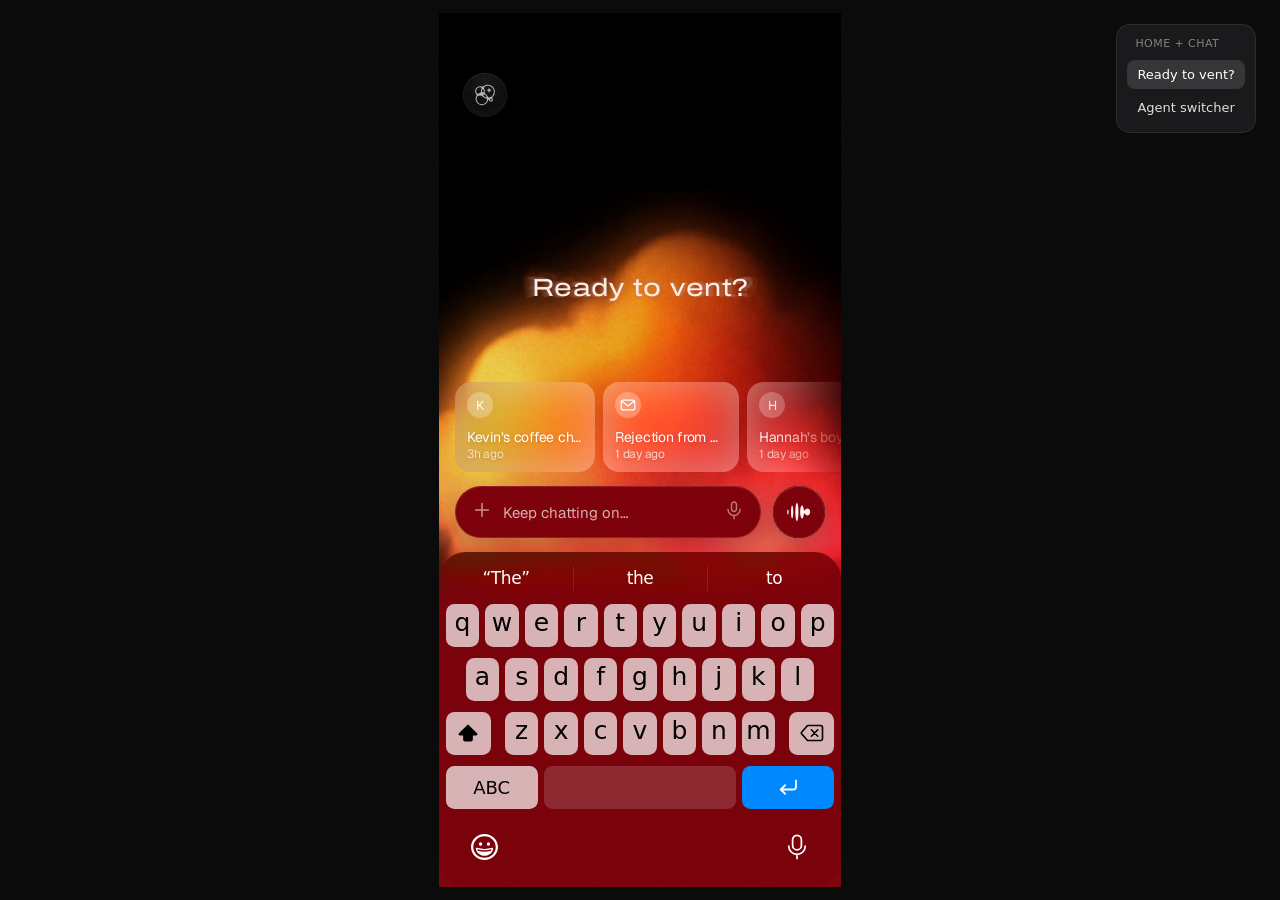
==== index.html @ 18de898d "Home-screen app: use the real screen height and status bar iOS reported a viewport shorter than the " ====
<!doctype html>
<html lang="en">
<head>
  <meta charset="utf-8" />
  <meta name="viewport" content="width=device-width, initial-scale=1, viewport-fit=cover, interactive-widget=overlays-content" />
  <meta charset="utf-8" />
  <meta name="theme-color" content="#000000" />
  <meta name="apple-mobile-web-app-capable" content="yes" />
  <meta name="mobile-web-app-capable" content="yes" />
  <meta name="apple-mobile-web-app-status-bar-style" content="black-translucent" />
  <meta name="apple-mobile-web-app-title" content="Lava" />
  <link rel="manifest" href="manifest.webmanifest" />
  <link rel="apple-touch-icon" href="assets/apple-touch-icon.png" />
  <link rel="stylesheet" href="mobile.css?v=4" />
  <title>Home + Chat</title>
  <link rel="preconnect" href="https://fonts.googleapis.com" />
  <link rel="preconnect" href="https://fonts.gstatic.com" crossorigin />
  <link href="https://fonts.googleapis.com/css2?family=Geist:wght@300..700&family=Varela+Round&family=Archivo:wdth,wght@62..125,100..900&family=Inter:wght@400..900&family=Nunito:wght@900;1000&family=Instrument+Serif:ital@0;1&family=EB+Garamond:ital,wght@1,400..600&family=Shrikhand&display=swap" rel="stylesheet" />
  <link rel="prefetch" href="call.html" />
  <link rel="prefetch" href="insights.html" />
  <link rel="prefetch" href="vendor/react.production.min.js" />
  <link rel="prefetch" href="vendor/react-dom.production.min.js" />
  <link rel="prefetch" href="dc-lite.js?v=3" />
  <link rel="prefetch" href="agent-ring.js?v=3" />
  <link rel="stylesheet" href="style.css" />
  <link rel="stylesheet" href="recap.css" />
  <link rel="stylesheet" href="bubbles.css" />
  <link rel="stylesheet" href="vt.css?v=3" />
  <link rel="stylesheet" href="ios-chrome.css?v=3" />
  <script>
    // Page transition (page-transition.js): coming back from Memories, hold the content dark until it is animated in
    (function () {
      try {
        var r = JSON.parse(sessionStorage.getItem('pt.dir') || 'null');
        if (r && r.dir === 'toChat' && Date.now() - r.at < 5000) document.documentElement.classList.add('pt-hold');
      } catch (e) {}
      addEventListener('pagereveal', function (e) { if (document.documentElement.classList.contains('pt-hold') && e.viewTransition) e.viewTransition.skipTransition(); });
    })();
  </script>
  <script>
    // Lock-screen handoff: held dark until lockscreen.html sends "lock-play" (see style.css)
    (function () {
      if (!/[?&]hold\b/.test(location.search)) return;
      var root = document.documentElement;
      root.classList.add('lock-hold');
      addEventListener('message', function (e) {
        if (e.data !== 'lock-play') return;
        root.classList.remove('lock-hold'); root.classList.add('lock-play');
        setTimeout(function () { if (window.Lava && Lava.listen) Lava.listen(); }, 350); // the voice glyph plays as the input bar arrives
        var v = document.querySelector('.pre-variant.is-entering');
        if (v) { v.classList.remove('is-entering'); v.offsetWidth; v.classList.add('is-entering'); } // restart title + cards
      });
      addEventListener('load', function () { parent.postMessage('lock-ready', '*'); });
    })();
  </script>
</head>
<body>
<main class="phone" id="phone" data-keyboard="open" data-agent="1" data-bg="vent" data-name="original" data-screen="pre" data-pre="5" data-typing="off">

    <!-- Vent: warm air venting up from the bottom (see vent.js) -->
    <div class="bg bg--vent" data-set="vent" aria-hidden="true">
      <canvas id="ventCanvas"></canvas>
      <div class="bg-layer" data-for="0"></div>
      <div class="bg-layer" data-for="1"></div>
      <div class="bg-layer" data-for="2"></div>
    </div>

    <!-- Backgrounds: three styles, each with one layer per agent hue (crossfaded on switch) -->
    <div class="bg bg--lava" data-set="lava" aria-hidden="true">
      <div class="bg-layer" data-for="0"><img src="assets/background.svg" alt="" /></div>
      <div class="bg-layer" data-for="1"><img src="assets/background.svg" alt="" /></div>
      <div class="bg-layer" data-for="2"><img src="assets/background.svg" alt="" /></div>
    </div>
    <div class="bg bg--edge" data-set="edge" aria-hidden="true">
      <div class="bg-layer" data-for="0"><img src="assets/bg-edge-night-owl.webp" alt="" /></div>
      <div class="bg-layer" data-for="1"><img src="assets/bg-edge-die-hard.webp" alt="" /></div>
      <div class="bg-layer" data-for="2"><img src="assets/bg-edge-wildflower.webp" alt="" /></div>
      <div class="bg-grain bg-grain--film"></div>
    </div>
    <!-- Gradient map for the Ride-or-Die edge glow: maps the art's brightness onto warm ember tones
         (purple → deep red, pink → orange, yellow → soft gold) so no purple shows -->
    <svg class="svg-defs" width="0" height="0" aria-hidden="true" focusable="false">
      <filter id="edge-ember" color-interpolation-filters="sRGB">
        <feColorMatrix type="matrix" values="0.2126 0.7152 0.0722 0 0  0.2126 0.7152 0.0722 0 0  0.2126 0.7152 0.0722 0 0  0 0 0 1 0" />
        <feComponentTransfer>
          <feFuncR type="table" tableValues="0 0.42 0.92 1" />
          <feFuncG type="table" tableValues="0 0.07 0.38 0.80" />
          <feFuncB type="table" tableValues="0 0.03 0.12 0.52" />
        </feComponentTransfer>
      </filter>
    </svg>
    <div class="bg bg--haze" data-set="haze" aria-hidden="true">
      <div class="bg-layer" data-for="0"></div>
      <div class="bg-layer" data-for="1"></div>
      <div class="bg-layer" data-for="2"></div>
      <div class="bg-grain"></div>
    </div>

    <!-- Page colour behind the keyboard for the Edge glow / Haze / Bottom gradient styles (Vent paints its own) -->
    <div class="bg-kbtint" aria-hidden="true"></div>

    <!-- Memories -->
    <button class="memories pressable" type="button" aria-label="Memories">
      <span class="memories-button"></span>
      <img class="memories-ring" src="assets/mic-ring-2.png" alt="" width="45.419" height="45.419" />
      <!-- the bubble-foam glyph, inline so its star can turn on its own -->
      <svg class="memories-icon" viewBox="0 0 24 24" width="24" height="24" aria-hidden="true" focusable="false">
        <defs>
          <!-- the bubbles are holes in one outline; as a mask they can each swell on their own -->
          <mask id="foam-holes" maskUnits="userSpaceOnUse" x="-2" y="-2" width="28" height="28">
            <rect x="-2" y="-2" width="28" height="28" fill="#fff"/>
            <path class="foam-hole" data-bubble="big" d="M14.6175 2.79C17.6325 2.6625 20.3325 4.875 20.79 7.8525C21.0975 9.87 20.31 12.135 18.6525 13.3875C18.255 13.6875 17.7825 13.875 17.3175 14.0625C16.8825 14.235 16.41 14.4825 15.93 14.4975C15.4575 14.5125 15.135 14.2125 14.88 13.845C14.4225 13.1925 14.1375 12.4575 13.605 11.85C13.1175 11.28 12.1875 10.74 11.8725 10.1325C11.4825 9.39 11.85 8.31 11.7525 7.47C11.6325 6.5325 10.9725 5.4525 10.995 4.77C11.0175 4.215 11.4225 3.8625 11.865 3.6C12.6975 3.1125 13.6575 2.8275 14.6175 2.79Z" fill="#000"/>
            <path class="foam-hole" data-bubble="top-left" d="M6.735 4.23C6.99 4.215 7.2375 4.2225 7.485 4.26C7.6575 4.2825 7.8225 4.32 7.98 4.395C9.135 4.9125 8.2725 6.345 8.0775 7.1925C7.9275 7.83 7.9875 8.5575 7.7025 9.1575C7.41 9.795 6.765 10.0125 6.165 10.29C5.76 10.4775 5.3475 10.68 4.89 10.7025C3.525 10.755 3.0675 8.79 3.1575 7.74C3.3075 5.865 4.8525 4.3425 6.735 4.23Z" fill="#000"/>
            <path class="foam-hole" data-bubble="dot" d="M9.795 6.27C10.2075 6.1875 10.4775 6.6 10.605 6.93C10.8375 7.5675 10.995 9.15 10.08 9.3375C9.945 9.36 9.8175 9.36 9.69 9.345C8.64 9.2025 8.91 7.845 9.1275 7.14C9.2325 6.8175 9.42 6.345 9.795 6.27Z" fill="#000"/>
            <path class="foam-hole" data-bubble="middle" d="M11.055 11.55C11.9775 11.3775 12.87 12.39 13.2825 13.1025C13.485 13.455 13.7175 14.1675 13.14 14.2875C12.855 14.3475 12.555 14.2575 12.3 14.145C11.685 13.8825 10.9725 13.4175 10.575 12.87C10.1925 12.345 10.38 11.6775 11.055 11.55Z" fill="#000"/>
            <path class="foam-hole" data-bubble="bottom-left" d="M5.505 12.84C6.015 12.795 6.5325 12.87 7.05 12.8625C7.725 12.8475 8.4 12.72 9.045 13.02C9.51 13.2375 9.84 13.62 10.2075 13.95C10.5975 14.3025 11.0325 14.61 11.49 14.865C12.2025 15.2625 13.4175 15.4725 13.8525 16.1925C14.235 16.83 13.905 17.64 13.6125 18.2475C12.8175 19.89 11.1825 21.03 9.36 21.195C6.8025 21.42 4.3875 19.71 3.7725 17.2125C3.54 16.245 3.585 15.2175 3.9 14.2725C4.035 13.8825 4.2 13.4775 4.515 13.2C4.7925 12.9675 5.145 12.87 5.505 12.84Z" fill="#000"/>
            <path class="foam-hole" data-bubble="tiny" d="M18.0675 15.87C19.26 15.8025 19.17 17.55 18.06 17.61C17.475 17.6475 16.9425 17.1075 17.1375 16.5225C17.265 16.125 17.6775 15.8925 18.0675 15.87Z" fill="#000"/>
          </mask>
          <!-- a slow liquid wobble on the outline, so the bubbles seem to flow into each other -->
          <filter id="foam-liquid" x="-20%" y="-20%" width="140%" height="140%">
            <feTurbulence type="fractalNoise" baseFrequency="0.11" numOctaves="1" seed="3" result="n"/>
            <feDisplacementMap in="SourceGraphic" in2="n" scale="0" xChannelSelector="R" yChannelSelector="G"/>
          </filter>
        </defs>
        <g class="memories-glyph" filter="url(#foam-liquid)">
          <path d="M14.295 1.8C18.945 1.41 22.6875 5.6625 21.705 10.23C21.495 11.2275 21.06 12.1725 20.445 12.9825C20.1075 13.4325 19.4325 13.9275 19.275 14.46C19.1325 14.97 19.56 15.4275 19.7625 15.8625C20.0325 16.44 19.995 17.13 19.6725 17.6775C18.99 18.825 17.3625 18.915 16.5 17.925C16.245 17.6175 16.0725 17.2575 15.8325 16.9425C15.7275 16.8 15.6 16.68 15.4125 16.7475C15.1575 16.845 15.06 17.265 14.985 17.49C14.7675 18.1275 14.535 18.7425 14.1675 19.3125C13.1175 20.9775 11.295 22.0725 9.33 22.2075C5.685 22.4625 2.565 19.53 2.6175 15.87C2.625 15.135 2.7675 14.4075 3.03 13.725C3.24 13.17 3.5925 12.645 3.5475 12.03C3.5025 11.265 2.85 10.6725 2.55 10.005C1.9425 8.6325 2.01 7.0275 2.73 5.715C3.615 4.1025 5.3925 3.12 7.23 3.225C8.1 3.27 8.9475 3.7275 9.825 3.54C10.4925 3.3975 11.01 2.9025 11.6025 2.5875C12.435 2.1525 13.3575 1.8825 14.295 1.8Z" mask="url(#foam-holes)" fill="#FFD693" fill-opacity="0.85"/>
        </g>
        <path class="memories-star" d="M15.975 4.95C16.1025 4.8975 16.2525 4.935 16.305 5.0775C16.3575 5.22 16.3425 5.4075 16.38 5.565C16.4925 5.9775 16.7325 6.3525 17.0625 6.6225C17.3475 6.855 17.7 7.0125 18.06 7.065C18.21 7.0875 18.435 7.065 18.4725 7.26C18.4875 7.38 18.4425 7.5 18.3225 7.545C18.225 7.575 18.105 7.5675 18.0075 7.5825C17.6175 7.65 17.25 7.8375 16.965 8.1C16.6725 8.385 16.455 8.7525 16.365 9.15C16.3275 9.315 16.3725 9.645 16.1625 9.705C16.0425 9.735 15.9075 9.6975 15.855 9.5625C15.8175 9.4575 15.8325 9.33 15.81 9.225C15.7275 8.7675 15.48 8.3475 15.1275 8.0475C14.85 7.8075 14.4975 7.635 14.13 7.5825C13.98 7.56 13.725 7.5825 13.6875 7.38C13.6725 7.26 13.7175 7.14 13.8375 7.095C13.9275 7.065 14.0325 7.0725 14.13 7.0575C14.5125 7.005 14.8875 6.81 15.1725 6.555C15.48 6.2775 15.6975 5.91 15.7875 5.52C15.825 5.355 15.7875 5.0175 15.975 4.95Z" fill="#FFD693" fill-opacity="0.85"/>
      </svg>
    </button>

    <!-- Agent switcher -->
    <nav class="agents" aria-label="Choose who to talk to">
      <button class="agent" type="button" data-index="0" aria-label="Roaster">
        <span class="agent-press">
          <img class="agent-photo" src="assets/agent1.png" alt="" width="44" height="44" />
          <span class="agent-chrome">
            <span class="agent-button"></span>
            <img class="agent-ring" src="assets/mic-ring-1.svg" alt="" />
            <img class="agent-glow" src="assets/image170.png" alt="" />
          </span>
        </span>
      </button>
      <button class="agent" type="button" data-index="1" aria-label="Ride-or-Die">
        <span class="agent-press">
          <img class="agent-photo" src="assets/agent2.png" alt="" width="44" height="44" />
          <span class="agent-chrome">
            <span class="agent-button"></span>
            <img class="agent-ring" src="assets/mic-ring-1.svg" alt="" />
            <img class="agent-glow agent-glow--wide" src="assets/image171.png" alt="" />
          </span>
        </span>
      </button>
      <button class="agent" type="button" data-index="2" aria-label="Calm Sibling">
        <span class="agent-press">
          <img class="agent-photo" src="assets/agent3.png" alt="" width="44" height="44" />
          <span class="agent-chrome">
            <span class="agent-button"></span>
            <img class="agent-ring" src="assets/mic-ring-1.svg" alt="" />
            <img class="agent-glow agent-glow--round" src="assets/image33.png" alt="" />
          </span>
        </span>
      </button>
    </nav>

    <div class="agent-labels agent-labels--original" aria-live="polite">
      <span class="agent-label agent-label--text" data-for="0">Roaster</span>
      <span class="agent-label agent-label--text" data-for="1">Ride-or-Die</span>
      <span class="agent-label agent-label--text" data-for="2">Calm Sibling</span>
    </div>
    <!-- Agent names drawn with a text effect (see name-effects.js); filled in by script.js -->
    <div class="agent-labels agent-labels--fx" id="fxLabels" aria-hidden="true"></div>

    <!-- Pre-screen: what a first visit shows before anything is typed (no agent picked yet).
         Five explorations; the "First screen" picker switches between them. -->
    <section class="pre" id="pre" aria-label="Start a conversation">

      <!-- 5 · Ready to vent? — Figma starter: greeting + recent chats as glass cards over the vent -->
      <div class="pre-variant" data-v="5" data-placeholder="Keep chatting on…">
        <div class="pre-center vent-center">
          <h1 class="vent-title" style="--i:0">Ready to vent?</h1>
        </div>
        <div class="vent-cards pre-starters">
          <button class="vent-card pre-hit" type="button" data-fill="so about Kevin’s coffee chat… " style="--i:2">
            <span class="vent-avatar">K</span>
            <span class="vent-card-title">Kevin’s coffee chat</span>
            <span class="vent-card-meta">3h ago</span>
          </button>
          <button class="vent-card pre-hit" type="button" data-fill="ok so about that rejection email… " style="--i:3">
            <span class="vent-avatar"><svg viewBox="0 0 20 20" aria-hidden="true"><rect x="2.5" y="4.5" width="15" height="11" rx="2.5"/><path d="m3.5 6 6.5 5 6.5-5"/></svg></span>
            <span class="vent-card-title">Rejection from Google</span>
            <span class="vent-card-meta">1 day ago</span>
          </button>
          <button class="vent-card pre-hit" type="button" data-fill="ok so Hannah’s boyfriend… " style="--i:4">
            <span class="vent-avatar">H</span>
            <span class="vent-card-title">Hannah’s boyfriend</span>
            <span class="vent-card-meta">1 day ago</span>
          </button>
        </div>
      </div>

      <!-- 1 · Starters — ChatGPT-style: greeting + starter rows pulled from mail, chats, calendar -->
      <div class="pre-variant" data-v="1" data-placeholder="I’m bothered on...">
        <div class="pre-center">
          <h1 class="pre-title" style="--i:0">What’s on your mind, <em>Cherry</em>?</h1>
          <p class="pre-sub" style="--i:1">No need to catch me up. I remember.</p>
        </div>
        <ul class="pre-starters pre-rows">
          <li style="--i:2"><button class="pre-row pre-hit" type="button" data-fill="ok so about that rejection email… ">
            <svg class="pre-row-icon" viewBox="0 0 20 20" aria-hidden="true"><rect x="2.5" y="4.5" width="15" height="11" rx="2.5"/><path d="m3.5 6 6.5 5 6.5-5"/></svg>
            <span class="pre-row-text">Chat on the rejection email</span>
            <span class="pre-row-meta">Gmail · 2h</span>
          </button></li>
          <li style="--i:3"><button class="pre-row pre-hit" type="button" data-fill="update on Kevin: ">
            <svg class="pre-row-icon" viewBox="0 0 20 20" aria-hidden="true"><path d="M10 3.5c4.1 0 7 2.6 7 5.8s-2.9 5.8-7 5.8c-.8 0-1.6-.1-2.3-.3L4 16.5l.9-3.1C3.7 12.3 3 10.9 3 9.3 3 6.1 5.9 3.5 10 3.5Z"/></svg>
            <span class="pre-row-text">Circle back on Kevin slacking</span>
            <span class="pre-row-meta">Tue</span>
          </button></li>
          <li style="--i:4"><button class="pre-row pre-hit" type="button" data-fill="ok so the situationship… ">
            <svg class="pre-row-icon" viewBox="0 0 20 20" aria-hidden="true"><path d="M10 16.5S3 12.4 3 7.8C3 5.6 4.7 4 6.7 4c1.4 0 2.6.8 3.3 2 .7-1.2 1.9-2 3.3-2 2 0 3.7 1.6 3.7 3.8 0 4.6-7 8.7-7 8.7Z"/></svg>
            <span class="pre-row-text">The situationship update you owe me</span>
            <span class="pre-row-meta">Sat</span>
          </button></li>
          <li style="--i:5"><button class="pre-row pre-hit" type="button" data-fill="help me prep for my 1:1 with Dana, ">
            <svg class="pre-row-icon" viewBox="0 0 20 20" aria-hidden="true"><rect x="3" y="4.5" width="14" height="12" rx="2.5"/><path d="M3 8.5h14M7 2.8v3.4M13 2.8v3.4"/></svg>
            <span class="pre-row-text">Prep for Friday’s 1:1 with Dana</span>
            <span class="pre-row-meta">Cal · Fri</span>
          </button></li>
        </ul>
      </div>

      <!-- 2 · Remember… — people-first, the way friends actually open: "do you remember Kevin? omg he…" -->
      <div class="pre-variant" data-v="2" data-placeholder="do you remember…">
        <div class="pre-center">
          <h1 class="pre-title pre-title--remember" style="--i:0">
            ok wait, do you<br />remember
            <span class="pre-rotator" id="rotator" aria-live="polite"><em>Kevin?</em></span>
          </h1>
          <p class="pre-sub" style="--i:1">Drop a name. I’ll catch up.</p>
        </div>
        <div class="pre-starters" style="--i:2">
          <p class="pre-label">Lately in your world</p>
          <div class="pre-people">
            <button class="pre-person pre-hit" type="button" data-fill="do you remember Kevin? omg he " style="--hue:28">
              <span class="pre-avatar">K</span><span class="pre-person-text"><b>Kevin</b><small>still no slides</small></span>
            </button>
            <button class="pre-person pre-hit" type="button" data-fill="do you remember that Studio Arcade email? ugh " style="--hue:0">
              <span class="pre-avatar pre-avatar--icon"><svg viewBox="0 0 20 20" aria-hidden="true"><rect x="2.5" y="4.5" width="15" height="11" rx="2.5"/><path d="m3.5 6 6.5 5 6.5-5"/></svg></span><span class="pre-person-text"><b>Studio Arcade</b><small>the rejection</small></span>
            </button>
            <button class="pre-person pre-hit" type="button" data-fill="do you remember Leo from the gym? so he " style="--hue:330">
              <span class="pre-avatar">L</span><span class="pre-person-text"><b>Leo</b><small>gym guy</small></span>
            </button>
            <button class="pre-person pre-hit" type="button" data-fill="ok so Dana, my manager, " style="--hue:200">
              <span class="pre-avatar">D</span><span class="pre-person-text"><b>Dana</b><small>your manager</small></span>
            </button>
            <button class="pre-person pre-hit" type="button" data-fill="so my mom called and " style="--hue:60">
              <span class="pre-avatar">M</span><span class="pre-person-text"><b>Mom</b><small>Sunday call</small></span>
            </button>
            <button class="pre-person pre-hit" type="button" data-fill="remember Priya, my roommate? " style="--hue:150">
              <span class="pre-avatar">P</span><span class="pre-person-text"><b>Priya</b><small>roommate</small></span>
            </button>
          </div>
        </div>
      </div>

      <!-- 4 · Lava texts first — like a friend checking in, with quick replies -->
      <div class="pre-variant pre-variant--chat" data-v="4" data-placeholder="Reply to Lava…">
        <div class="pre-thread" id="thread">
          <p class="pre-stamp">Today 2:44 PM</p>
          <div class="pre-bubble" data-delay="500">heyyy 👀</div>
          <div class="pre-bubble" data-delay="900">so did Kevin ever send his slides or…</div>
          <div class="pre-bubble" data-delay="1100">also still thinking about that email from yesterday. you ok?</div>
          <div class="pre-typing" aria-hidden="true"><i></i><i></i><i></i></div>
        </div>
        <div class="pre-starters pre-replies" id="replies">
          <button class="pre-reply pre-hit" type="button" data-fill="ugh don’t get me started. ">ugh, don’t get me started</button>
          <button class="pre-reply pre-hit" type="button" data-fill="he did NOT. ">he did NOT</button>
          <button class="pre-reply pre-hit" type="button" data-fill="wait, new drama first: ">wait, new drama first</button>
        </div>
      </div>

      <!-- 6 · Chat bubbles — a short thread to compare the bubble styles in the "Chat bubble" picker -->
      <div class="pre-variant pre-variant--bubbles" data-v="6" data-placeholder="Reply to Lava…">
        <div class="chat" id="chat">
          <p class="chat-stamp">Today 2:44 PM</p>
          <div class="cb" data-from="lava"><span class="cb-fx" aria-hidden="true"></span><p class="cb-text">heyyy 👀 you made it</p></div>
          <div class="cb" data-from="lava"><span class="cb-fx" aria-hidden="true"></span><p class="cb-text">so… did Kevin ever send the slides?</p></div>
          <div class="cb" data-from="me"><span class="cb-fx" aria-hidden="true"></span><p class="cb-text">he did NOT</p></div>
          <div class="cb" data-from="me"><span class="cb-fx" aria-hidden="true"></span><p class="cb-text">third time this week</p></div>
          <div class="cb" data-from="lava"><span class="cb-fx" aria-hidden="true"></span><p class="cb-text">ok I’m officially <em>mad</em> on your behalf</p></div>
          <div class="cb" data-from="me"><span class="cb-fx" aria-hidden="true"></span><p class="cb-text">should I say something or let it go?</p></div>
          <div class="cb" data-from="lava"><span class="cb-fx" aria-hidden="true"></span><p class="cb-text">say it. <em>kindly.</em> but say it.</p></div>
        </div>
      </div>

    </section>

    <!-- Keyboard material: siblings (not children) so their blend modes reach the background -->
    <div class="kb-material kb-material--plus" aria-hidden="true"></div>
    <div class="kb-material kb-material--lum" aria-hidden="true"></div>

    <!-- Keyboard -->
    <div class="keyboard" id="keyboard" role="group" aria-label="Keyboard">
      <div class="kb-suggestions">
        <button class="kb-suggestion" type="button" tabindex="-1" data-insert="The">“The”</button>
        <span class="kb-separator"></span>
        <button class="kb-suggestion" type="button" tabindex="-1" data-insert="the">the</button>
        <span class="kb-separator"></span>
        <button class="kb-suggestion" type="button" tabindex="-1" data-insert="to">to</button>
      </div>

      <div class="kb-keys">
        <div class="kb-row">
          <button class="key" type="button" tabindex="-1" data-char="q">q</button><button class="key" type="button" tabindex="-1" data-char="w">w</button><button class="key" type="button" tabindex="-1" data-char="e">e</button><button class="key" type="button" tabindex="-1" data-char="r">r</button><button class="key" type="button" tabindex="-1" data-char="t">t</button><button class="key" type="button" tabindex="-1" data-char="y">y</button><button class="key" type="button" tabindex="-1" data-char="u">u</button><button class="key" type="button" tabindex="-1" data-char="i">i</button><button class="key" type="button" tabindex="-1" data-char="o">o</button><button class="key" type="button" tabindex="-1" data-char="p">p</button>
        </div>
        <div class="kb-row kb-row--inset">
          <button class="key" type="button" tabindex="-1" data-char="a">a</button><button class="key" type="button" tabindex="-1" data-char="s">s</button><button class="key" type="button" tabindex="-1" data-char="d">d</button><button class="key" type="button" tabindex="-1" data-char="f">f</button><button class="key" type="button" tabindex="-1" data-char="g">g</button><button class="key" type="button" tabindex="-1" data-char="h">h</button><button class="key" type="button" tabindex="-1" data-char="j">j</button><button class="key" type="button" tabindex="-1" data-char="k">k</button><button class="key" type="button" tabindex="-1" data-char="l">l</button>
        </div>
        <div class="kb-row kb-row--third">
          <button class="key key--mod" type="button" tabindex="-1" data-action="shift" aria-label="Shift">
            <svg width="20" height="18" viewBox="0 0 20 18" aria-hidden="true"><path d="M10 1.2 18.6 9.6c.5.5.15 1.3-.55 1.3H14.2v4.9c0 .7-.55 1.2-1.2 1.2H7c-.65 0-1.2-.5-1.2-1.2v-4.9H1.95c-.7 0-1.05-.8-.55-1.3Z" fill="currentColor" stroke="currentColor" stroke-width="1.2" stroke-linejoin="round"/></svg>
          </button>
          <div class="kb-letters">
            <button class="key" type="button" tabindex="-1" data-char="z">z</button><button class="key" type="button" tabindex="-1" data-char="x">x</button><button class="key" type="button" tabindex="-1" data-char="c">c</button><button class="key" type="button" tabindex="-1" data-char="v">v</button><button class="key" type="button" tabindex="-1" data-char="b">b</button><button class="key" type="button" tabindex="-1" data-char="n">n</button><button class="key" type="button" tabindex="-1" data-char="m">m</button>
          </div>
          <button class="key key--mod" type="button" tabindex="-1" data-action="delete" aria-label="Delete">
            <svg width="24" height="18" viewBox="0 0 24 18" aria-hidden="true"><path d="M8.3 1.5h12.2c1.1 0 2 .9 2 2v11c0 1.1-.9 2-2 2H8.3c-.55 0-1.05-.25-1.45-.65L1.6 9.7a1 1 0 0 1 0-1.4l5.25-6.15c.4-.4.9-.65 1.45-.65Z" fill="none" stroke="currentColor" stroke-width="1.6" stroke-linejoin="round"/><path d="m11.4 5.8 6.4 6.4m0-6.4-6.4 6.4" stroke="currentColor" stroke-width="1.6" stroke-linecap="round"/></svg>
          </button>
        </div>
        <div class="kb-row kb-row--bottom">
          <button class="key key--wide key--abc" type="button" tabindex="-1" data-action="abc">ABC</button>
          <button class="key key--space" type="button" tabindex="-1" data-char=" " aria-label="Space"></button>
          <button class="key key--wide key--return" type="button" tabindex="-1" data-action="return" aria-label="Return">
            <svg width="22" height="18" viewBox="0 0 22 18" aria-hidden="true"><path d="M19 2.5v6.2c0 1.5-1.2 2.8-2.8 2.8H4" fill="none" stroke="currentColor" stroke-width="1.8" stroke-linecap="round"/><path d="M8.2 7.2 3.8 11.5l4.4 4.3" fill="none" stroke="currentColor" stroke-width="1.8" stroke-linecap="round" stroke-linejoin="round"/></svg>
          </button>
        </div>
      </div>

      <div class="kb-bottom">
        <button class="kb-icon" type="button" tabindex="-1" aria-label="Emoji"><img src="assets/emoji.svg" alt="" width="26.8" height="26.8" /></button>
        <button class="kb-icon" type="button" tabindex="-1" aria-label="Dictation">
          <svg width="24" height="26" viewBox="0 0 24 26" aria-hidden="true"><rect x="7.6" y="1.4" width="8.8" height="14.4" rx="4.4" fill="none" stroke="currentColor" stroke-width="1.7"/><path d="M3.8 12.2a8.2 8.2 0 0 0 16.4 0M12 20.4v4.2" fill="none" stroke="currentColor" stroke-width="1.7" stroke-linecap="round"/></svg>
        </button>
      </div>
    </div>

    <!-- Composer -->
    <form class="composer" id="composer" autocomplete="off">
      <div class="field" id="field">
        <button class="field-plus pressable" type="button" aria-label="Add attachment">
          <span class="field-icon field-icon--plus"></span>
        </button>
        <textarea class="field-input" id="message" rows="1" inputmode="none" enterkeyhint="send"
                  placeholder="keep chatting on" aria-label="Message"></textarea>
        <button class="field-mic pressable" type="button" aria-label="Voice note">
          <span class="field-icon field-icon--mic"></span>
        </button>
      </div>
      <button class="voice pressable" type="button" aria-label="Talk">
        <span class="voice-orb">
          <span class="voice-base"></span>
          <!-- Each agent's own glow sphere, so the button carries only the current theme's hue -->
          <img class="voice-glow" data-for="0" src="assets/image170.png" alt="" width="52" height="52" />
          <img class="voice-glow" data-for="1" src="assets/mic-button-4.png" alt="" width="52" height="52" />
          <img class="voice-glow" data-for="2" src="assets/image33.png" alt="" width="52" height="52" />
        </span>
        <!-- the "fading pills" glyph, one path per pill so each can move on its own; centred on its own bounds -->
        <svg class="voice-icon" viewBox="0.29 0 32 32" width="32" height="32" aria-hidden="true" focusable="false">
          <path class="voice-pill" d="M5.13 13.44C5.58 13.28 5.75 14.19 5.8 14.48C6 15.5 6 16.63 5.78 17.64C5.72 17.88 5.61 18.51 5.31 18.57C4.86 18.68 4.71 17.77 4.65 17.48C4.46 16.48 4.47 15.39 4.68 14.39C4.73 14.14 4.84 13.54 5.13 13.44Z" />
          <path class="voice-pill" d="M9.3 9.61C9.6 9.51 9.76 9.9 9.85 10.12C10.13 10.8 10.24 11.56 10.33 12.28C10.66 14.83 10.66 17.49 10.29 20.04C10.2 20.65 10.1 21.28 9.86 21.85C9.8 22.03 9.67 22.36 9.46 22.4C9.17 22.47 9.01 22.07 8.92 21.85C8.64 21.16 8.54 20.38 8.44 19.64C8.13 17.12 8.13 14.48 8.5 11.96C8.59 11.35 8.69 10.72 8.92 10.15C8.99 9.98 9.1 9.67 9.3 9.61Z" />
          <path class="voice-pill" d="M14.13 7C14.52 6.93 14.74 7.52 14.85 7.8C15.23 8.76 15.38 9.82 15.5 10.84C15.95 14.44 15.95 18.1 15.43 21.7C15.31 22.56 15.16 23.45 14.83 24.26C14.73 24.51 14.56 24.94 14.25 25C13.86 25.07 13.64 24.48 13.53 24.2C13.15 23.24 13.01 22.18 12.88 21.16C12.44 17.59 12.44 13.86 12.95 10.3C13.08 9.44 13.22 8.55 13.55 7.74C13.65 7.49 13.83 7.06 14.13 7Z" />
          <path class="voice-pill" d="M19.22 9.4C19.69 9.32 20.02 9.85 20.2 10.21C20.72 11.21 20.81 12.33 21.09 13.4C21.15 13.65 21.34 14.43 21.61 14.52C21.96 14.63 22.68 13.61 22.93 13.36C23.87 12.41 25.22 12.15 26.28 13.09C28.11 14.7 27.83 19.03 25.11 19.49C24.09 19.67 23.3 19.07 22.66 18.35C22.45 18.12 21.93 17.34 21.59 17.5C21.32 17.62 21.14 18.39 21.07 18.66C20.81 19.68 20.71 20.75 20.24 21.71C20.08 22.06 19.81 22.55 19.38 22.6C19.01 22.64 18.74 22.32 18.56 22.05C18.14 21.38 17.95 20.56 17.79 19.79C17.25 17.17 17.27 14.42 17.87 11.82C18.02 11.18 18.43 9.54 19.22 9.4Z" />
        </svg>
        <!-- swaps in for the voice glyph once there's something typed -->
        <svg class="voice-send" viewBox="0 0 24 24" width="24" height="24" aria-hidden="true" focusable="false">
          <path d="M12 19V5M5.5 11.5 12 5l6.5 6.5" fill="none" stroke="currentColor" stroke-width="2.2" stroke-linecap="round" stroke-linejoin="round"/>
        </svg>
      </button>
    </form>
  </main>

  <!-- Design exploration: the after-chat sequence on the agent switcher (desktop only, left of the phone) -->
  <div class="seq-panel" id="seqPanel" hidden>
    <div class="seq-head">
      <span class="style-picker-title">After-chat sequence</span>
      <button type="button" class="seq-replay" id="seqReplay">Replay</button>
    </div>
    <div class="seq-group" data-key="chat">
      <span class="seq-title">Chat text · spacing and key-word flare</span>
      <div class="seq-chips"><button type="button" data-chat="1">1 · Airy · Sweep</button><button type="button" data-chat="2">2 · Roomy · Bloom</button><button type="button" data-chat="3">3 · Grouped · Heat</button><button type="button" data-chat="4">4 · Editorial · Underline</button><button type="button" data-chat="5">5 · Calm · Ember</button></div>
    </div>
    <div class="seq-group" data-key="store">
      <span class="seq-title-row"><span class="seq-title">1 · Stored in insights</span><button type="button" class="seq-mini" data-preview="store">Preview</button></span>
      <div class="seq-chips"><button type="button" data-store="glass">Glass+</button><button type="button" data-store="caustic">Caustics</button><button type="button" data-store="lamp">Lava lamp</button><button type="button" data-store="swirl">Swirl</button><button type="button" data-store="starlight">Starlight</button></div>
    </div>
    <div class="seq-group" data-key="cue">
      <span class="seq-title">2 · Other agents light up</span>
      <p class="seq-note">Glow + 10% zoom</p>
    </div>
    <p class="seq-hint">Plays on “Agent switcher · after chat”. Then tap Roaster or Calm Sibling.</p>
  </div>

  <!-- Design exploration: compare styles (desktop only, outside the phone) -->
  <div class="style-pickers" hidden>
    <div class="style-picker" id="screenPicker" role="radiogroup" aria-label="First screen">
      <span class="style-picker-title">First screen</span>
      <button type="button" role="radio" data-screen="5">Ready to vent?</button>
      <button type="button" role="radio" data-screen="1">1 · Starters</button>
      <button type="button" role="radio" data-screen="2">2 · Remember…</button>
      <button type="button" role="radio" data-screen="4">4 · Lava texts first</button>
      <button type="button" role="radio" data-screen="6">6 · Chat bubbles</button>
      <button type="button" role="radio" data-screen="agents">Agent switcher · after chat</button>
    </div>
    <div class="style-picker" id="bubblePicker" role="radiogroup" aria-label="Chat bubble style">
      <span class="style-picker-title">Chat bubble</span>
      <button type="button" role="radio" data-bubble="thread">Thread gradient</button>
      <button type="button" role="radio" data-bubble="glare">Edge glare</button>
    </div>
    <div class="style-picker" id="bgPicker" role="radiogroup" aria-label="Background style">
      <span class="style-picker-title">Background</span>
      <button type="button" role="radio" data-bg="vent">Vent</button>
      <button type="button" role="radio" data-bg="lava">Bottom gradient</button>
      <button type="button" role="radio" data-bg="edge">Edge glow</button>
      <button type="button" role="radio" data-bg="haze">Haze</button>
    </div>
    <div class="style-picker" id="namePicker" role="radiogroup" aria-label="Agent name style">
      <span class="style-picker-title">Name style</span>
      <button type="button" role="radio" data-name="original">Original</button>
      <button type="button" role="radio" data-name="distressed">Distressed</button>
      <button type="button" role="radio" data-name="dissolve">Dissolve</button>
      <button type="button" role="radio" data-name="zoom">Zoom blur</button>
      <button type="button" role="radio" data-name="halftone">Halftone</button>
      <button type="button" role="radio" data-name="blur">Soft blur</button>
      <button type="button" role="radio" data-name="vibe">Vibe</button>
    </div>
  </div>

  <script>
    // fixed choices, seeded before the prototype's scripts read them
    try {
      localStorage.setItem('lava.nameStyle', 'vibe');
      localStorage.setItem('lava.chat', '1');
      localStorage.setItem('lava.store', 'glass');
      localStorage.setItem('lava.bubbleStyle.v3', 'glare');
      if (localStorage.getItem('hc.stage') !== 'chat') {
        localStorage.setItem('lava.firstScreen.v2', '5');
        localStorage.setItem('lava.bgStyle.v2', 'vent');
      } else {
        localStorage.setItem('lava.firstScreen.v2', 'agents');
        localStorage.setItem('lava.bgStyle.v2', 'haze');
      }
    } catch {}
  </script>
  <!-- Home + Chat: two stages of the app. Everything else is fixed:
       Ready to vent? = Vent background + Vibe title; Agent switcher = Haze background, Edge glare
       bubbles, Vibe names, Airy · Sweep chat text, Glass+ insights -->
  <div class="style-pickers hc-stages">
    <div class="style-picker" id="stagePicker" role="radiogroup" aria-label="Stage">
      <span class="style-picker-title">Home + Chat</span>
      <button type="button" role="radio" data-stage="home">Ready to vent?</button>
      <button type="button" role="radio" data-stage="chat">Agent switcher</button>
    </div>
  </div>

  <script src="vent.js"></script>
  <script src="name-effects.js"></script>
  <script src="script.js"></script>
  <script src="input-grow.js?v=1"></script>
  <script src="recap.js"></script>
  <script src="bubbles.js"></script>
  <script src="home-chat.js"></script>
  <script src="memory-tip.js?v=1"></script>
  <script src="page-transition.js?v=1"></script>
  <script src="voice-transition.js?v=1"></script>
  <script src="flow.js?v=9"></script>

</body>
</html>
---- mobile.css ----
/* On a real phone: the 402px-wide design frame is scaled to the screen's full width, and its height
   follows the screen (bottom-anchored parts stay at the bottom), so there are no side bars.
   The drawn iOS status bar / home indicator step aside for the phone's own. Opened in Safari (not from
   the home screen) the page already sits below the phone's status bar, so the design's own empty
   status-bar strip is lifted off the top. */
@media (pointer: coarse) {
  html, body { height: 100%; margin: 0; overflow: hidden !important; background: #000 !important; }
  body { display: block !important; }
  .phone, .flow-frame {
    position: fixed !important; left: 0 !important; top: 0 !important;
    width: 402px !important; height: var(--fh, 874px) !important;
    transform-origin: 0 0 !important; transform: translateY(var(--fy, 0px)) scale(var(--fit, 1)) !important;
  }
  .flow-frame > main { height: 100% !important; }
  .ios-status, .ios-home { display: none !important; }
}
---- style.css ----
:root {
  color-scheme: dark;
  /* Motion */
  --ease-out: cubic-bezier(0.23, 1, 0.32, 1);
  --ease-in-out: cubic-bezier(0.77, 0, 0.175, 1);
  --ease-drawer: cubic-bezier(0.32, 0.72, 0, 1);

  /* Agent colour switch: one shared, quick timing for background, theme tint and glow.
     Strong ease-out so most of the change lands in the first ~100ms after a tap. */
  --color-dur: 280ms;
  --color-ease: var(--ease-out);

  /* Layout */
  --kb-h: 335px;          /* 52 suggestions + 205 keys + 78 bottom bar */
  --composer-gap: 14px;   /* composer → keyboard */
  --composer-rest: max(34px, env(safe-area-inset-bottom)); /* composer → screen bottom when keyboard is closed */

  /* Type */
  --font-ui: -apple-system, "SF Pro Text", "SF Pro", system-ui, sans-serif;
  --font-key: "SF Compact", "SF Compact Text", -apple-system, "SF Pro Text", system-ui, sans-serif;
  --font-body: "Geist", -apple-system, system-ui, sans-serif;

  --peach: #fed5cc;
}

/* Theme colour per agent; registered so it can transition with the background */
@property --theme {
  syntax: "<color>";
  inherits: true;
  initial-value: rgb(255, 106, 31);
}

.phone {
  --voice-glow-opacity: 0.55;
  /* Text + icons in the composer: white with a little of the theme mixed in,
     so they read warm on Ride-or-Die (the original #FED5CC peach) and cool on Roaster */
  --ink: color-mix(in srgb, var(--theme) 22%, #fff);
  --ink-placeholder: 0.5;
  transition: --theme var(--color-dur) var(--color-ease);
}
.phone[data-agent="0"] { --theme: rgb(124, 96, 255); }  /* Roaster · violet */
.phone[data-agent="1"] { --theme: rgb(255, 106, 31); }  /* Ride-or-Die · lava orange */
.phone[data-agent="2"] { --theme: rgb(150, 230, 90); }  /* Calm Sibling · green */

/* Theme tint follows the artwork when a different background style is picked */
.phone[data-bg="edge"][data-agent="0"] { --theme: rgb(40, 110, 255); }
.phone[data-bg="edge"][data-agent="1"] { --theme: rgb(255, 104, 40); }
.phone[data-bg="edge"][data-agent="2"] { --theme: rgb(40, 230, 120); }
.phone[data-bg="haze"][data-agent="0"] { --theme: rgb(80, 120, 235); }

* { box-sizing: border-box; }

html, body {
  margin: 0;
  height: 100%;
  background: #0b0b0b;
  -webkit-text-size-adjust: 100%;
  -webkit-tap-highlight-color: transparent;
}

body {
  display: grid;
  place-items: center;
  min-height: 100dvh;
  overflow: hidden;
}

button {
  font: inherit;
  color: inherit;
  background: none;
  border: 0;
  padding: 0;
  margin: 0;
  cursor: pointer;
  -webkit-user-select: none;
  user-select: none;
  touch-action: manipulation;
}

img { display: block; -webkit-user-drag: none; user-select: none; }

/* ───────────────────────── Frame ───────────────────────── */

.phone {
  position: relative;
  width: 402px;
  height: 874px;
  overflow: hidden;
  background: #000;
  isolation: isolate;
  -webkit-user-select: none;
  user-select: none;
}

@media (max-width: 500px), (max-height: 874px) and (pointer: coarse) {
  body { display: block; }
  .phone { width: 100vw; height: 100dvh; }
}

/* ───────────────────────── Background ───────────────────────── */

.bg {
  position: absolute;
  inset: 0;
  z-index: 0; /* own stacking context, so the crossfade z-indexes stay underneath everything */
  pointer-events: none;
  opacity: 0;
  transition: opacity var(--color-dur) var(--color-ease);
}

.phone[data-bg="vent"] .bg--vent,
.phone[data-bg="lava"] .bg--lava,
.phone[data-bg="edge"] .bg--edge,
.phone[data-bg="haze"] .bg--haze { opacity: 1; }

/* Lava — the Figma background */
.bg--lava {
  inset: auto;
  left: calc(50% - 840px);
  top: 194px;
  width: 1686px;
  height: 1296px;
}

.bg-layer {
  position: absolute;
  inset: 0;
  opacity: 0;
  transition: opacity var(--color-dur) var(--color-ease);
}

.bg-layer.is-visible { opacity: 1; }

.bg--lava .bg-layer img {
  position: absolute;
  top: -12px;
  left: -12px;
  width: 1710px;
  height: 1320px;
  opacity: 0.6; /* 40% softer than the Figma art (0.75 × 0.8) */
}

/* Hue per agent — Ride-or-Die is the original lava palette */
.bg--lava .bg-layer[data-for="0"] img { filter: hue-rotate(var(--hue-0)); }
.bg--lava .bg-layer[data-for="2"] img { filter: hue-rotate(var(--hue-2)); }

/* Edge glow — full-screen artwork, one per agent */
.bg--edge { background: #000; }
.bg--edge .bg-layer img {
  position: absolute;
  inset: 0;
  width: 100%;
  height: 100%;
  object-fit: cover;
  /* Softer than the source art: dimmer, and scaled up so the glow band
     sits further out toward the screen edges */
  opacity: var(--edge-glow-opacity);
  transform: scale(var(--edge-glow-scale));
  transform-origin: 50% 40%;
}

.bg--edge {
  --edge-glow-opacity: 0.55;
  --edge-glow-scale: 1.12;
}

/* Ride-or-Die: warm ember recolour (see #edge-ember in index.html), slightly desaturated */
.bg--edge .bg-layer[data-for="1"] img { filter: url("#edge-ember") saturate(0.85); }

.svg-defs { position: absolute; width: 0; height: 0; overflow: hidden; }

/* Haze — dark sky falling into a deep side glow and a pale, grainy mist at the bottom */
.bg--haze { background: #000; }
.bg--haze .bg-layer {
  background:
    /* Colour kept to the lower third: the top ~55% of the screen stays black */
    radial-gradient(150% 26% at 45% 104%, color-mix(in srgb, var(--haze-pale) calc(46% * var(--haze-pk, 1)), transparent) 0%, color-mix(in srgb, var(--haze-pale) calc(22% * var(--haze-pk, 1)), transparent) 55%, transparent 85%),
    radial-gradient(70% 30% at 0% 82%, color-mix(in srgb, var(--haze-mid) 22%, transparent) 0%, transparent 75%),
    radial-gradient(100% 44% at 108% 72%, color-mix(in srgb, var(--haze-deep) 44%, transparent) 0%, color-mix(in srgb, var(--haze-deep) 22%, transparent) 40%, transparent 78%),
    /* a second hue for a little more colour: one wide, soft drift on the left that eases out to nothing */
    radial-gradient(95% 24% at 6% 66%,
      color-mix(in srgb, var(--haze-accent) 30%, transparent) 0%,
      color-mix(in srgb, var(--haze-accent) 18%, transparent) 30%,
      color-mix(in srgb, var(--haze-accent) 7%, transparent) 58%,
      transparent 88%),
    radial-gradient(120% 30% at 20% 100%,
      color-mix(in srgb, var(--haze-accent) 22%, transparent) 0%,
      color-mix(in srgb, var(--haze-accent) 9%, transparent) 50%,
      transparent 90%),
    linear-gradient(to bottom, transparent 56%, color-mix(in srgb, var(--haze-deep) 18%, transparent) 74%, color-mix(in srgb, var(--haze-mid) 44%, transparent) 90%, color-mix(in srgb, var(--haze-pale) calc(46% * var(--haze-pk, 1)), var(--haze-mid)) 100%),
    #000;
}
.bg--haze .bg-layer[data-for="0"] { --haze-deep: rgb(0, 34, 128);  --haze-mid: rgb(64, 86, 146);  --haze-pale: rgb(146, 164, 194); --haze-accent: rgb(196, 112, 214); } /* Roaster · blue, a hint of pinkish purple */
.bg--haze .bg-layer[data-for="1"] { --haze-deep: rgb(128, 30, 4);  --haze-mid: rgb(146, 82, 58);  --haze-pale: rgb(198, 168, 150); --haze-accent: rgb(232, 96, 150); } /* Ride-or-Die · ember, a hint of rose */
.bg--haze .bg-layer[data-for="2"] { --haze-deep: rgb(8, 92, 40);   --haze-mid: rgb(66, 122, 86);  --haze-pale: rgb(158, 186, 160); --haze-accent: rgb(206, 222, 96); } /* Calm Sibling · moss, with yellow grass green */

.bg-grain {
  position: absolute;
  inset: 0;
  z-index: 1000; /* above every hue layer */
  opacity: 0.22;
  mix-blend-mode: overlay;
  background-image: url("data:image/svg+xml,%3Csvg xmlns='http://www.w3.org/2000/svg' width='160' height='160'%3E%3Cfilter id='n'%3E%3CfeTurbulence type='fractalNoise' baseFrequency='0.9' numOctaves='2' stitchTiles='stitch'/%3E%3CfeColorMatrix values='0 0 0 0 0.5 0 0 0 0 0.5 0 0 0 0 0.5 0 0 0 1 0'/%3E%3C/filter%3E%3Crect width='100%25' height='100%25' filter='url(%23n)' opacity='1'/%3E%3C/svg%3E");
  background-size: 160px 160px;
}

/* Overlay can't lift pure black, so the film grain screens a faint noise over everything:
   visible in the blacks, near-invisible in the bright glow */
.bg-grain--film {
  mix-blend-mode: screen;
  opacity: 0.09;
}

.phone {
  --hue-0: -122deg;
  --hue-1: 0deg;
  --hue-2: 78deg;
}

/* ───────────────────────── Press feedback ───────────────────────── */

.pressable {
  transition: transform 160ms var(--ease-out);
}

.pressable:active,
.pressable.is-down {
  transform: scale(0.95);
}

/* ───────────────────────── Memories ───────────────────────── */

.memories {
  position: absolute;
  left: 24px;
  top: 60px;
  width: 44px;
  height: 44px;
}

.memories > * { position: absolute; }
.memories-button {
  /* Neutral dark bubble (no hue): soft top-lit gradient, a hairline rim and a faint inner glow */
  inset: 0;
  width: 44px;
  height: 44px;
  border-radius: 50%;
  background:
    radial-gradient(circle at 50% 22%, rgba(255, 255, 255, 0.05) 0%, rgba(255, 255, 255, 0) 62%),
    #0c0c0c;
  box-shadow:
    inset 0 0 0 0.5px rgba(255, 255, 255, 0.06),
    inset 0 0.71px 0 rgba(255, 255, 255, 0.1),
    inset 0 -6px 12px -4px rgba(255, 255, 255, 0.03);
}
.memories-ring {
  left: -0.71px;
  top: -0.71px;
  width: 45.419px;
  height: 45.419px;
  mix-blend-mode: plus-lighter;
  opacity: 0.1;
  filter: grayscale(1);
}
.memories-icon {
  left: 10px;
  top: 10px;
  width: 24px;
  height: 24px;
  filter: grayscale(1) brightness(0.95); /* gold glyph → soft light gray */
}

/* ───────────────────────── Agents ───────────────────────── */

.agents {
  position: absolute;
  top: 60px;
  left: 50%;
  width: 140px;   /* 32 + 16 + 44 + 16 + 32 */
  height: 44px;
  transform: translateX(-50%);
  touch-action: none; /* horizontal drag spins the ring */
  cursor: grab;
}

.agents.is-dragging { cursor: grabbing; }

/* Avatars sit on a ring and are positioned every frame by script.js
   (spring-driven rotation), so there is no CSS transition on transform. */
.agent {
  position: absolute;
  left: 48px; /* centre slot: (140 - 44) / 2 */
  top: 0;
  width: 44px;
  height: 44px;
  transform-origin: 50% 50%;
  will-change: transform;
}

.agent-press {
  position: relative;
  display: block;
  width: 100%;
  height: 100%;
  transition: transform 160ms var(--ease-out);
}

.agent:active .agent-press,
.agent.is-down .agent-press {
  transform: scale(0.92);
}

.agent-photo {
  position: absolute;
  inset: 0;
  width: 44px;
  height: 44px;
  border-radius: 50%;
  object-fit: cover;
  opacity: 0.2;
}

.agent-chrome {
  position: absolute;
  inset: 0;
  opacity: 0.4;
}

.agent-button {
  /* Figma "Mic button" effects, drawn in CSS (the exported SVG filter renders flat in browsers) */
  position: absolute;
  inset: 0;
  border-radius: 50%;
  background: radial-gradient(circle 51px at 50% 50%,
    rgba(58, 42, 34, 0.1) 0%,
    rgba(23, 15, 11, 0) 45%,
    rgba(6, 3, 2, 0.1) 100%);
  box-shadow:
    0 6px 20px rgba(0, 0, 0, 0.05),
    inset 0 0.71px 0 rgba(255, 255, 255, 0.22),
    inset 0 -8.516px 14.194px 5.677px rgba(255, 106, 31, 0.5);
}

.agent-ring {
  position: absolute;
  left: -0.71px;
  top: -0.71px;
  width: 45.419px;
  height: 45.419px;
}

.agent-glow {
  position: absolute;
  left: 0;
  top: 0;
  width: 44px;
  height: 44px;
  object-fit: cover;
  mix-blend-mode: plus-lighter;
  opacity: 0.4;
  pointer-events: none;
}
.agent-glow--wide { width: 45px; }
.agent-glow--round { border-radius: 9999px; }

.agent-labels {
  position: absolute;
  top: 115px;
  left: 0;
  right: 0;
  height: 11px;
  display: grid;
  place-items: center;
  pointer-events: none;
}

/* Effect names: same size and centre line as the original label (glyph box ≈ 11.5px);
   each SVG is taller than the box so its bleed overflows evenly above and below */
.agent-labels--fx {
  top: 113.75px;
  height: 13.5px;
  /* fixed tracks: the SVG's bleed padding overflows evenly instead of growing the row/column */
  grid-template-columns: minmax(0, 1fr);
  grid-template-rows: minmax(0, 1fr);
}
.agent-labels--fx .agent-label { overflow: visible; }

/* Calm Sibling's soft glow: one slow breath every ~5.5s, close to a resting breathing rate */
.ne-breathe { animation: ne-breathe 5.5s ease-in-out infinite; }
@keyframes ne-breathe {
  0%, 100% { opacity: 0.28; }
  50% { opacity: 0.62; }
}
@media (prefers-reduced-motion: reduce) {
  .ne-breathe { animation: none; opacity: 0.45; }
}

.phone[data-name="original"] .agent-labels--fx,
.phone:not([data-name="original"]) .agent-labels--original { display: none; }

.agent-label {
  grid-area: 1 / 1;
  opacity: 0;
  filter: blur(2px);
  transform: translateY(3px);
  transition:
    opacity 180ms ease,
    filter 180ms ease,
    transform 180ms var(--ease-out);
}

.agent-label.is-active {
  opacity: 0.9;
  filter: blur(0);
  transform: translateY(0);
}

.agent-label--text {
  font-family: "Varela Round", var(--font-ui);
  font-size: 11.5px;
  line-height: 11px;
  letter-spacing: 0.01em;
  color: #fff;
  white-space: nowrap;
}

/* ───────────────────────── Keyboard ───────────────────────── */

.keyboard,
.kb-material {
  position: absolute;
  left: 0;
  right: 0;
  bottom: 0;
  height: var(--kb-h);
  border-radius: 27px;
  transform: translateY(0);
  transition: transform var(--kb-dur) var(--ease-drawer);
}

.phone { --kb-dur: 380ms; }
.phone[data-keyboard="closed"] { --kb-dur: 300ms; }

.phone[data-keyboard="closed"] .keyboard,
.phone[data-keyboard="closed"] .kb-material {
  transform: translateY(calc(100% + 2px));
}

.phone[data-keyboard="closed"] .keyboard { pointer-events: none; }

/* Keyboard material, from the Figma layer stack (plus-lighter, then luminosity) */
.kb-material { pointer-events: none; }
.kb-material--plus { background: #0d0d0d; mix-blend-mode: plus-lighter; }
.kb-material--lum  { background: rgba(38, 38, 38, 0.9); mix-blend-mode: luminosity; }

.keyboard {
  display: flex;
  flex-direction: column;
  align-items: center;
  touch-action: none;
}

.kb-suggestions {
  display: flex;
  align-items: center;
  justify-content: center;
  gap: 6px;
  width: 100%;
  height: 52px;
  padding: 0 8.5px;
}

.kb-suggestion {
  flex: 1 0 0;
  min-width: 1px;
  height: 100%;
  border-radius: 4.6px;
  font-family: var(--font-ui);
  font-size: 17px;
  line-height: 22px;
  letter-spacing: -0.43px;
  color: #fff;
  text-align: center;
  white-space: nowrap;
  overflow: hidden;
  text-overflow: ellipsis;
}

.kb-suggestion.is-down { background: rgba(255, 255, 255, 0.12); }

.kb-separator {
  flex: none;
  width: 1px;
  height: 25px;
  margin: 0 2px;
  border-radius: 100px;
  background: #fff;
  opacity: 0.1;
}

.kb-keys {
  display: flex;
  flex-direction: column;
  gap: 11px;
  width: 100%;
  padding: 0 6.67px;
}

.kb-row {
  display: flex;
  align-items: center;
  justify-content: center;
  gap: 6px;
  width: 100%;
}

.kb-row--inset { padding: 0 20px; }
.kb-row--third { gap: 14.25px; justify-content: flex-start; }

.kb-letters {
  display: flex;
  flex: 1 0 0;
  min-width: 1px;
  gap: 6px;
}

/* Keys are typed hundreds of times — instant state change, no animation */
.key {
  flex: 1 0 0;
  min-width: 1px;
  height: 43px;
  border-radius: 8.5px;
  background: rgba(255, 255, 255, 0.7);
  color: #000;
  font-family: var(--font-key);
  font-size: 25px;
  font-weight: 360; /* lighter than iOS (458) so the letters sit lighter on the tinted keys */
  line-height: 30px;
  padding-bottom: 5px;
  display: flex;
  align-items: center;
  justify-content: center;
}

.key.is-down { background: rgba(255, 255, 255, 0.95); }

.phone[data-shift="on"] .key[data-char] { text-transform: uppercase; }

.key--mod {
  flex: none;
  width: 45px;
  padding-bottom: 1px;
}

.phone[data-shift="on"] .key[data-action="shift"] { background: #fff; }

.key--wide { flex: none; width: 92px; }

.key--abc {
  font-size: 18px;
  line-height: 21px;
  padding-bottom: 0;
}

.key--space { background: rgba(237, 237, 237, 0.17); }
.key--space.is-down { background: rgba(237, 237, 237, 0.4); }

.key--return {
  background: #08f;
  color: #fff;
  padding-bottom: 1px;
}
.key--return.is-down { background: #3aa0ff; }

.kb-bottom {
  display: flex;
  align-items: center;
  justify-content: space-between;
  width: 100%;
  height: 78px;
  padding: 0 32px 2px;
}

.kb-icon {
  display: flex;
  align-items: center;
  justify-content: center;
  color: #fff;
}

/* ───────────────────────── Composer ───────────────────────── */

.composer {
  position: absolute;
  left: 16px;
  right: 16px;
  bottom: var(--composer-rest);
  display: flex;
  align-items: flex-end;
  gap: 12px;
  margin: 0;
  transform: translateY(calc(-1 * (var(--kb-h) + var(--composer-gap) - var(--composer-rest))));
  transition: transform var(--kb-dur) var(--ease-drawer);
}

.phone[data-bg="vent"] .composer { --field-bg: rgb(138, 8, 17); } /* Vent paints this flat red behind the keys */
.phone[data-keyboard="closed"] .composer { transform: translateY(0); }

.field {
  position: relative;
  flex: 1 0 0;
  min-width: 1px;
  height: 52px; /* one line; input-grow.js sets taller heights as the text wraps */
  border-radius: 26px;
  background: var(--field-bg);
  border: 0.839px solid var(--field-border);
  box-shadow: var(--field-shadow);
  -webkit-backdrop-filter: var(--field-blur);
  backdrop-filter: var(--field-blur);
  cursor: text;
}

/* Tinted glass — Apple-style dark material: heavier blur + saturation, a touch of the theme.
   Shared with the voice button's base so the two read as one unit. */
.phone {
  --field-bg: color-mix(in srgb, var(--theme) 12%, rgba(14, 14, 16, 0.74));
  --field-border: rgba(255, 255, 255, 0.1);
  --field-shadow: inset 0 1px 0 rgba(255, 255, 255, 0.07), 0 8px 24px rgba(0, 0, 0, 0.22);
  --field-blur: blur(24px) saturate(1.6);
}

.field-icon {
  display: block;
  width: 100%;
  height: 100%;
  background: var(--ink);
}
.field-icon--plus {
  -webkit-mask: url("assets/icon-plus.svg") center / 100% 100% no-repeat;
  mask: url("assets/icon-plus.svg") center / 100% 100% no-repeat;
}
.field-icon--mic {
  -webkit-mask: url("assets/icon-mic.svg") center / 100% 100% no-repeat;
  mask: url("assets/icon-mic.svg") center / 100% 100% no-repeat;
}

/* Positions are measured from the field's outer edge in Figma, minus the 0.839px border */
.field-plus {
  position: absolute;
  left: 14.941px;
  bottom: 15.839px;
  width: 21.7007px;
  height: 22px;
}

.field-mic {
  position: absolute;
  right: 15.161px;
  bottom: 15.839px;
  width: 22px;
  height: 22px;
}

.field-input {
  position: absolute;
  left: 46.511px;
  right: 44px;
  top: 0;
  bottom: 0;
  width: auto;
  margin: 0;
  padding: 15px 0;
  border: 0;
  outline: 0;
  resize: none;
  overflow-y: hidden;
  background: transparent;
  font-family: var(--font-body);
  font-size: 17px;
  font-weight: 400;
  line-height: 22px;
  color: var(--ink);
  caret-color: var(--ink);
  -webkit-user-select: text;
  user-select: text;
  scrollbar-width: none;
}
.field-input::-webkit-scrollbar { display: none; }
.field-input::placeholder {
  font-size: 15px; /* 2px under the typed text */
  color: var(--ink);
  opacity: var(--ink-placeholder);
}

.voice {
  position: relative;
  flex: none;
  width: 52px;
  height: 52px;
}

.voice-orb {
  position: absolute;
  inset: 0;
}

.voice-orb > * { position: absolute; }
.voice-base {
  /* Figma "Mic button" effects, drawn in CSS (the exported SVG filter renders flat in browsers) */
  inset: 0;
  width: 52px;
  height: 52px;
  border-radius: 50%;
  background: var(--field-bg);
  -webkit-backdrop-filter: var(--field-blur);
  backdrop-filter: var(--field-blur);
}
.voice-glow {
  display: none; /* the button wears the field's plain material, no agent glow */
  inset: 0;
  width: 52px;
  height: 52px;
  opacity: 0;
  transition: opacity var(--color-dur) var(--color-ease);
}
.phone[data-agent="0"] .voice-glow[data-for="0"],
.phone[data-agent="1"] .voice-glow[data-for="1"],
.phone[data-agent="2"] .voice-glow[data-for="2"] { opacity: var(--voice-glow-opacity); }

/* Same rim + highlight as the field, drawn above the glow so the two read as one material */
.voice::after {
  content: "";
  position: absolute;
  inset: 0;
  border-radius: 50%;
  box-shadow: inset 0 0 0 0.839px var(--field-border), var(--field-shadow);
  pointer-events: none;
}

/* Glyph tinted from the theme (Ride-or-Die → the original #FED5CC peach) */
.voice-icon {
  position: absolute;
  left: 10px;
  top: 10px;
  width: 32px;
  height: 32px;
  fill: var(--ink);
  overflow: visible;
}

/* Typing turns the voice button into send (the field's own mic stays).
   A quick crossfade with a touch of blur and scale, so it reads as one glyph becoming another. */
.voice-icon,
.voice-send,
.field-mic {
  transition: opacity 160ms ease, filter 160ms ease, transform 160ms var(--ease-out);
}
.voice-send {
  position: absolute;
  left: 14px;
  top: 14px;
  color: var(--ink);
  opacity: 0;
  filter: blur(2px);
  transform: scale(0.8);
  pointer-events: none;
}
.phone[data-typing="on"] .voice-icon { opacity: 0; filter: blur(2px); transform: scale(0.8); }
.phone[data-typing="on"] .voice-send { opacity: 1; filter: blur(0); transform: none; }
/* the field's mic stays put while typing, on one line or several: it sits on the bottom line as the field grows */

/* ───────────────────────── Pre-screen (first visit, no agent yet) ───────────────────────── */

/* Agent switcher only on the old screen */
.agents,
.agent-labels { transition: opacity 200ms ease; }
.phone[data-screen="pre"] .agents,
.phone[data-screen="pre"] .agent-labels { opacity: 0; pointer-events: none; }

.phone { --font-display: "Instrument Serif", "New York", Georgia, serif; }

/* Fills the space between the top bar and the composer, and follows the keyboard */
.pre {
  position: absolute;
  left: 0;
  right: 0;
  top: 112px;
  bottom: calc(var(--kb-h) + var(--composer-gap) + 52px + 14px);
  display: none;
  font-family: var(--font-body);
  color: var(--ink);
  transition: bottom var(--kb-dur) var(--ease-drawer);
}
.phone[data-keyboard="closed"] .pre { bottom: calc(var(--composer-rest) + 52px + 18px); }
.phone[data-screen="pre"] .pre { display: block; }

.pre-variant {
  position: absolute;
  inset: 0;
  display: none;
  flex-direction: column;
  padding: 0 24px;
}
.phone[data-pre="5"] .pre-variant[data-v="5"],
.phone[data-pre="1"] .pre-variant[data-v="1"],
.phone[data-pre="2"] .pre-variant[data-v="2"],
.phone[data-pre="4"] .pre-variant[data-v="4"] { display: flex; }

/* Staggered blur-up on entry (re-triggered by script.js on every switch) */
@keyframes pre-in {
  from { opacity: 0; transform: translateY(10px); filter: blur(6px); }
}
.pre-variant.is-entering [style*="--i"] {
  animation: pre-in 520ms var(--ease-out) both;
  animation-delay: calc(var(--i) * 70ms);
}

.pre-center {
  flex: 1 1 auto;
  min-height: 0;
  display: flex;
  flex-direction: column;
  align-items: center;
  justify-content: center;
  gap: 10px;
  text-align: center;
}

.pre-title {
  margin: 0;
  font-family: var(--font-display);
  font-weight: 400;
  font-size: 34px;
  line-height: 1.05;
  letter-spacing: -0.01em;
  color: var(--ink);
  text-wrap: balance;
}
.pre-title em {
  font-style: italic;
  color: color-mix(in srgb, var(--theme) 55%, #fff);
}
.pre-title--big { font-size: 48px; }

.pre-sub {
  margin: 0;
  font-size: 14px;
  line-height: 1.4;
  color: var(--ink);
  opacity: 0.5;
  text-wrap: balance;
}

.pre-label {
  margin: 0 0 10px;
  font-size: 12px;
  color: var(--ink);
  opacity: 0.4;
}

/* Starters step aside while typing, like ChatGPT's suggestions */
.pre-starters {
  flex: none;
  transition: opacity 180ms ease, transform 220ms var(--ease-out), filter 180ms ease;
}
.phone[data-typing="on"] .pre-starters {
  opacity: 0;
  transform: translateY(8px);
  filter: blur(4px);
  pointer-events: none;
}

.pre-hit { -webkit-user-select: none; user-select: none; }

/* Shared glass, same material as the composer field */
.pre-glass,
.pre-person,
.pre-bubble {
  background: var(--field-bg);
  border: 0.839px solid var(--field-border);
  box-shadow: var(--field-shadow);
  -webkit-backdrop-filter: var(--field-blur);
  backdrop-filter: var(--field-blur);
}

/* ── 1 · Starters ── */

.pre-rows {
  margin: 0;
  padding: 0;
  list-style: none;
}
.pre-row {
  display: flex;
  align-items: center;
  gap: 14px;
  width: 100%;
  height: 46px;
  padding: 0 4px;
  border-radius: 12px;
  text-align: left;
  transition: background-color 150ms ease, transform 160ms var(--ease-out);
}
.pre-row:active { transform: scale(0.98); background: rgba(255, 255, 255, 0.05); }
.pre-row-icon {
  flex: none;
  width: 20px;
  height: 20px;
  fill: none;
  stroke: currentColor;
  stroke-width: 1.5;
  stroke-linecap: round;
  stroke-linejoin: round;
  opacity: 0.6;
}
.pre-row-text {
  flex: 1 1 auto;
  min-width: 0;
  font-size: 16px;
  white-space: nowrap;
  overflow: hidden;
  text-overflow: ellipsis;
  opacity: 0.82;
}
.pre-row-meta {
  flex: none;
  font-size: 12px;
  opacity: 0.38;
}

/* ── 2 · Remember… ── */

.pre-title--remember { font-size: 38px; }
.pre-rotator {
  display: block;
  height: 1.1em;
  margin-top: 2px;
}
.pre-rotator em {
  display: inline-block;
  transition: opacity 220ms ease, transform 320ms var(--ease-out), filter 220ms ease;
}
.pre-rotator.is-out em {
  opacity: 0;
  transform: translateY(-8px);
  filter: blur(6px);
}
.pre-rotator.is-in em {
  transition: none;
  opacity: 0;
  transform: translateY(8px);
  filter: blur(6px);
}

.pre-people {
  display: flex;
  gap: 8px;
  margin: 0 -24px;
  padding: 2px 24px 4px;
  overflow-x: auto;
  scrollbar-width: none;
  -webkit-mask: linear-gradient(to right, transparent, #000 24px, #000 calc(100% - 24px), transparent);
  mask: linear-gradient(to right, transparent, #000 24px, #000 calc(100% - 24px), transparent);
}
.pre-people::-webkit-scrollbar { display: none; }

.pre-person {
  flex: none;
  display: flex;
  align-items: center;
  gap: 9px;
  height: 52px;
  padding: 0 14px 0 8px;
  border-radius: 26px;
  text-align: left;
  transition: transform 160ms var(--ease-out);
}
.pre-person:active { transform: scale(0.96); }
.pre-avatar {
  flex: none;
  display: grid;
  place-items: center;
  width: 36px;
  height: 36px;
  border-radius: 50%;
  font-size: 14px;
  color: #fff;
  background:
    radial-gradient(circle at 35% 30%, hsl(var(--hue) 70% 72% / 0.9), hsl(var(--hue) 60% 38% / 0.9) 70%);
  box-shadow: inset 0 0.7px 0 rgba(255, 255, 255, 0.35);
}
.pre-avatar--icon { background: rgba(255, 255, 255, 0.1); }
.pre-avatar svg {
  width: 18px;
  height: 18px;
  fill: none;
  stroke: currentColor;
  stroke-width: 1.5;
  stroke-linecap: round;
  stroke-linejoin: round;
}
.pre-person-text {
  display: flex;
  flex-direction: column;
  gap: 1px;
  white-space: nowrap;
}
.pre-person-text b { font-weight: 400; font-size: 14px; }
.pre-person-text small { font-size: 12px; opacity: 0.45; }

/* ── 4 · Lava texts first ── */

.pre-variant--chat { justify-content: flex-end; gap: 18px; }

.pre-thread {
  display: flex;
  flex-direction: column;
  align-items: flex-start;
  gap: 6px;
}
.pre-stamp {
  align-self: center;
  margin: 0 0 8px;
  font-size: 11px;
  opacity: 0.38;
}
.pre-bubble,
.pre-typing {
  max-width: 80%;
  padding: 10px 15px;
  border-radius: 20px 20px 20px 6px;
  font-size: 16px;
  line-height: 1.35;
}
.pre-bubble { display: none; }
.pre-bubble.is-shown { display: block; animation: bubble-in 360ms var(--ease-out) both; }
@keyframes bubble-in {
  from { opacity: 0; transform: translateY(8px) scale(0.96); transform-origin: 0 100%; }
}

.pre-typing {
  display: none;
  gap: 4px;
  align-items: center;
  height: 40px;
  background: var(--field-bg);
  border: 0.839px solid var(--field-border);
}
.pre-typing.is-shown { display: flex; }
.pre-typing i {
  width: 7px;
  height: 7px;
  border-radius: 50%;
  background: var(--ink);
  opacity: 0.3;
  animation: typing 1s ease-in-out infinite;
}
.pre-typing i:nth-child(2) { animation-delay: 150ms; }
.pre-typing i:nth-child(3) { animation-delay: 300ms; }
@keyframes typing {
  30% { opacity: 0.8; transform: translateY(-2px); }
}

.pre-replies {
  display: flex;
  flex-wrap: wrap;
  justify-content: flex-end;
  gap: 8px;
}
.pre-replies:not(.is-shown) { opacity: 0; transform: translateY(8px); pointer-events: none; }
.pre-reply {
  height: 36px;
  padding: 0 14px;
  border-radius: 18px;
  border: 0.839px solid color-mix(in srgb, var(--theme) 45%, rgba(255, 255, 255, 0.2));
  font-size: 14px;
  color: color-mix(in srgb, var(--theme) 35%, #fff);
  transition: transform 160ms var(--ease-out), background-color 150ms ease;
}
.pre-reply:active { transform: scale(0.96); background: color-mix(in srgb, var(--theme) 15%, transparent); }

@media (prefers-reduced-motion: reduce) {
  .pre-variant.is-entering [style*="--i"],
  .pre-bubble.is-shown { animation: none; }
  .pre-rotator em { transition-duration: 0ms; }
}

/* ───────────────────────── Style picker (design exploration) ───────────────────────── */

.style-pickers {
  position: fixed;
  top: 24px;
  right: 24px;
  display: flex;
  flex-direction: column;
  gap: 12px;
  z-index: 10;
  max-height: calc(100dvh - 48px);
  overflow-y: auto;
  scrollbar-width: none;
}

.style-picker {
  display: flex;
  flex-direction: column;
  gap: 4px;
  padding: 10px;
  border-radius: 14px;
  background: #1a1a1c;
  border: 1px solid rgba(255, 255, 255, 0.08);
  font-family: var(--font-ui);
  font-size: 13px;
  color: rgba(255, 255, 255, 0.86);
}

.style-picker-title {
  padding: 2px 8px 6px;
  font-size: 11px;
  letter-spacing: 0.04em;
  text-transform: uppercase;
  color: rgba(255, 255, 255, 0.45);
}

.style-picker button {
  padding: 7px 10px;
  border-radius: 8px;
  text-align: left;
  transition: background-color 150ms ease, transform 160ms var(--ease-out);
}

@media (hover: hover) and (pointer: fine) {
  .style-picker button:hover { background: rgba(255, 255, 255, 0.06); }
}

.style-picker button:active { transform: scale(0.97); }
.style-picker button[aria-checked="true"] { background: rgba(255, 255, 255, 0.12); color: #fff; }

@media (max-width: 900px) {
  .style-pickers { display: none; }
}

/* ───────────────────────── Reduced motion ───────────────────────── */

@media (prefers-reduced-motion: reduce) {
  .phone, .phone[data-keyboard="closed"] { --kb-dur: 0ms; }
  .agent, .pressable, .agent-press { transition-duration: 0ms; }
  .agent-label { transform: none !important; filter: none !important; }
}

/* ───────────────────────── Vent background ───────────────────────── */

.bg--vent { background: #000; }
.bg--vent canvas {
  position: absolute;
  inset: 0;
  width: 100%;
  height: 100%;
  opacity: 0.92;
}
.phone[data-bg="vent"][data-agent="1"] { --theme: rgb(255, 104, 40); }

/* ───────────────────────── "Ready to vent?" first screen ───────────────────────── */

.vent-center { padding-top: 35px; }
.vent-title {
  margin: 0;
  font-family: var(--font-body);
  font-weight: 400;
  font-size: 22px;
  line-height: normal;
  letter-spacing: -0.44px;
  color: #fff;
}

/* Recent chats: horizontal strip that bleeds off the right edge */
.vent-cards {
  display: flex;
  gap: 8px;
  margin: 0 -24px;
  padding: 0 24px;
  overflow-x: auto;
  scrollbar-width: none;
}
.vent-cards::-webkit-scrollbar { display: none; }

.vent-card {
  position: relative;
  flex: none;
  width: 136px;
  height: 90px;
  padding: 0 12px;
  display: block;
  text-align: left;
  border-radius: 16px;
  border: 0;
  /* white frosted glass: the cloud's own colour shows through instead of going grey */
  background: rgba(255, 255, 255, 0.16);
  box-shadow: inset 0 0 40.1px 3px rgba(255, 255, 255, 0.28);
  -webkit-backdrop-filter: blur(16px) saturate(1.3);
  backdrop-filter: blur(16px) saturate(1.3);
}
.vent-card:first-child { width: 140px; }
.vent-card:first-child .vent-card-title { max-width: 116px; }
.vent-card:active { transform: scale(0.97); }

.vent-avatar {
  position: absolute;
  left: 12px;
  top: 10px;
  width: 26px;
  height: 26px;
  display: grid;
  place-items: center;
  border-radius: 50%;
  background: rgba(255, 255, 255, 0.28);
  font-size: 13px;
  color: #fff;
  opacity: 1;
}
.vent-avatar svg {
  width: 18px;
  height: 18px;
  fill: none;
  stroke: currentColor;
  stroke-width: 1.4;
  stroke-linecap: round;
  stroke-linejoin: round;
}
.vent-card-title,
.vent-card-meta {
  position: absolute;
  left: 12px;
  white-space: nowrap;
}
.vent-card-title {
  top: 46px;
  max-width: 112px;
  overflow: hidden;
  text-overflow: ellipsis;
  font-size: 14px;
  letter-spacing: -0.28px;
  color: #fff;
  opacity: 1;
  text-shadow: 0 1px 4px rgba(60, 0, 4, 0.2);
}
.vent-card-meta {
  top: 64px;
  font-size: 12px;
  letter-spacing: -0.24px;
  color: #ffe3dd;
  opacity: 0.88;
  text-shadow: 0 1px 4px rgba(60, 0, 4, 0.2);
}

/* ───────────────────────── Voice button: listening animation on load ─────────────────────────
   Each pill of the glyph stretches and squashes about its own centre, keeping its oval ends.
   Keyframes start and end at rest, so when script.js stops a pill after a full cycle it lands
   exactly on the default glyph. */

.voice-pill {
  transform-box: fill-box;
  transform-origin: center;
}

@keyframes voice-pill {
  0%, 100% { transform: scaleY(1); }
  25% { transform: scaleY(1.55); }
  55% { transform: scaleY(0.62); }
  80% { transform: scaleY(1.25); }
}
/* the last pill carries the round head, so it breathes as a whole and less */
@keyframes voice-head {
  0%, 100% { transform: scale(1); }
  30% { transform: scale(1.08, 1.18); }
  65% { transform: scale(0.94, 0.86); }
}

.voice.is-listening .voice-pill { animation: voice-pill 900ms cubic-bezier(0.45, 0, 0.55, 1) infinite; }
.voice.is-listening .voice-pill:nth-child(1) { animation-duration: 760ms; animation-delay: -200ms; }
.voice.is-listening .voice-pill:nth-child(2) { animation-duration: 880ms; animation-delay: -520ms; }
.voice.is-listening .voice-pill:nth-child(3) { animation-duration: 1000ms; animation-delay: -80ms; }
.voice.is-listening .voice-pill:nth-child(4) { animation-name: voice-head; animation-duration: 1100ms; animation-delay: -360ms; }
.voice-pill.is-settled { animation: none !important; }

/* Composer + voice button: shaded dark red while the keyboard is up, frosted glass once it folds */
.composer {
  /* the keyboard's backdrop colour (.bg-kbtint), solid; the field then wears the keyboard's own
     material on top (below), so field, voice button and keyboard come out the exact same colour */
  --field-bg: color-mix(in oklab, var(--theme) 60%, #000);
  --field-border: rgba(255, 255, 255, 0.09);
  --field-shadow: inset 0 1px 0 rgba(255, 255, 255, 0.1), 0 8px 24px rgba(0, 0, 0, 0.2);
  --field-blur: blur(24px) saturate(1.5);
  --ink: #fff0ec;
  --ink-placeholder: 0.72;
}
.phone[data-keyboard="closed"] .composer {
  --field-bg: color-mix(in oklab, var(--me-c, rgb(150, 10, 14)) 22%, transparent);
  --field-border: rgba(255, 255, 255, 0.07);
  --field-shadow: inset 0 0 26px 1px rgba(255, 255, 255, 0.24), inset 0 1px 0 rgba(255, 255, 255, 0.12);
  --field-blur: blur(20px) saturate(1.4) brightness(0.9);
}
.field,
.voice-base,
.voice::after {
  transition: background 320ms var(--ease-out), box-shadow 320ms var(--ease-out), border-color 320ms var(--ease-out);
}

/* First card sits on the brightest part of the cloud: a little extra shade on its left keeps its text readable, easing off to the right */
.vent-card:first-child {
  background: linear-gradient(to right, rgba(130, 24, 0, 0.3) 0%, rgba(130, 24, 0, 0.14) 55%, rgba(130, 24, 0, 0) 100%), rgba(255, 255, 255, 0.14);
}

/* Third card dissolves toward the right edge, text included */
.vent-card:nth-child(3) {
  -webkit-mask-image: linear-gradient(to right, #000 0%, rgba(0, 0, 0, 0.85) 30%, transparent 78%);
  mask-image: linear-gradient(to right, #000 0%, rgba(0, 0, 0, 0.85) 30%, transparent 78%);
}

/* ───────────────────────── Page colour behind the keyboard ─────────────────────────
   Edge glow, Haze and Bottom gradient: the agent's theme colour fills the space under the keys
   (deepened so the keyboard stays legible), easing up past the keyboard's top edge. */

.bg-kbtint {
  position: absolute;
  left: 0;
  right: 0;
  bottom: 0;
  height: calc(var(--kb-h) + 150px);
  z-index: 0;
  pointer-events: none;
  --kb-tint: color-mix(in oklab, var(--theme) 60%, #000);
  background: linear-gradient(
    to top,
    var(--kb-tint) 0,
    var(--kb-tint) calc(var(--kb-h) - 20px),
    color-mix(in oklab, var(--kb-tint) 55%, transparent) calc(var(--kb-h) + 30px),
    transparent 100%
  );
  transition: transform var(--kb-dur) var(--ease-drawer);
}
.phone[data-keyboard="closed"] .bg-kbtint { transform: translateY(calc(100% + 2px)); }
.phone[data-bg="vent"] .bg-kbtint { display: none; }

/* ── Field + voice button wear the keyboard material while the keyboard is up ──
   Same stack as .kb-material: +#0d0d0d (plus-lighter), then 38-grey luminosity at 90%. Blended inside
   each element (isolated), over the solid --field-bg, they land on the keyboard's exact colour. */
.field,
.voice-base { isolation: isolate; }
.field::before,
.field::after,
.voice-base::before,
.voice-base::after {
  content: "";
  position: absolute;
  inset: 0;
  border-radius: inherit;
  z-index: -1;
  pointer-events: none;
  transition: opacity 320ms var(--ease-out);
}
.field::before,
.voice-base::before { background: #0d0d0d; mix-blend-mode: plus-lighter; }
.field::after,
.voice-base::after { background: rgba(38, 38, 38, 0.9); mix-blend-mode: luminosity; }
.phone[data-keyboard="closed"] .field::before,
.phone[data-keyboard="closed"] .field::after,
.phone[data-keyboard="closed"] .voice-base::before,
.phone[data-keyboard="closed"] .voice-base::after { opacity: 0; }

/* Haze with the keyboard up: its colour band lives in the lower third, which the keyboard covers,
   so the band rises with the keyboard to sit in the space above it; the keyboard's own tint stays
   behind the keys only (no wash fading up over the haze) */
.bg--haze .bg-layer { transition: opacity var(--color-dur) var(--color-ease), transform var(--kb-dur) var(--ease-drawer); }
.phone[data-bg="haze"][data-keyboard="open"] .bg--haze .bg-layer { transform: translateY(calc(-1 * var(--kb-h) + 70px)); }
/* the raised band's pale bottom edge would sit just above the keys as a light strip; the keyboard's
   tint covers it solidly to the composer, then eases out so the haze colours above stay visible */
.phone[data-bg="haze"] .bg-kbtint {
  height: calc(var(--kb-h) + 190px);
  background: linear-gradient(to top,
    var(--kb-tint) 0,
    var(--kb-tint) calc(var(--kb-h) + 30px),
    color-mix(in oklab, var(--kb-tint) 72%, transparent) calc(var(--kb-h) + 70px),
    color-mix(in oklab, var(--kb-tint) 38%, transparent) calc(var(--kb-h) + 115px),
    color-mix(in oklab, var(--kb-tint) 12%, transparent) calc(var(--kb-h) + 160px),
    transparent 100%);
}
/* with the keyboard up the haze's pale bottom glow is dialled down, so no light band sits above the keys */
.phone[data-bg="haze"][data-keyboard="open"] .bg--haze .bg-layer { --haze-pk: 0.3; }

/* "Ready to vent?" drawn in an effect name style: the SVG keeps its own bleed, centred */
.vent-title.is-fx { display: grid; place-items: center; height: 27px; }
.vent-title.is-fx svg { overflow: visible; }

/* Home + Chat: the exploration panels stay hidden; only the stage switcher shows */
.style-pickers[hidden], .seq-panel[hidden] { display: none !important; }
.vent-title .vent-title-trail { opacity: 0.55; filter: brightness(0.72) saturate(1.1); }

/* Home + Chat: everything lines up with the composer's 16px side margins */
.pre-variant[data-v="5"] { padding-left: 16px; padding-right: 16px; }
.vent-cards { margin: 0 -16px; padding: 0 16px; }
#phone { --chat-pad: 16px; } /* recap.css sets it per chat style */

/* ───────────── Lock-screen handoff ─────────────
   lockscreen.html loads this page in an iframe (?hold). The foreground stays hidden until the
   lock screen says "play", then everything blurs up in a stagger, as on a normal first screen. */
html.lock-hold .memories, html.lock-hold .vent-title, html.lock-hold .vent-card, html.lock-hold .composer,
html.lock-hold .keyboard, html.lock-hold .kb-material, html.lock-hold .ios-home { opacity: 0; }
html.lock-hold .pre-variant.is-entering [style*="--i"] { animation: none; opacity: 0; }
@keyframes lock-fade { from { opacity: 0; } }
html.lock-play .memories { animation: pre-in 520ms var(--ease-out) both; }
html.lock-play .composer { animation: pre-in 520ms var(--ease-out) 350ms both; }
html.lock-play .keyboard { animation: pre-in 520ms var(--ease-out) 420ms both; }
html.lock-play .kb-material, html.lock-play .ios-home { animation: lock-fade 520ms var(--ease-out) 420ms both; }
@media (prefers-reduced-motion: reduce) {
  html.lock-play .memories, html.lock-play .composer, html.lock-play .keyboard { animation: lock-fade 200ms ease both; }
}

/* Text effects bleed past their own box (glow, haze); clipping them there leaves a tinted rectangle */
svg.name-effect { overflow: visible; }

/* Voice button → call: the black wash (voice-transition.js). A circle with a feathered edge, sized by an
   animatable length so it can grow smoothly; --wash-x/--wash-y centre it on the voice button. */
@property --wash-r { syntax: '<length>'; inherits: false; initial-value: 0px; }
.vt-wash {
  position: absolute; inset: 0; z-index: 2000; pointer-events: none; background: #050304;
  -webkit-mask-image: radial-gradient(circle at var(--wash-x) var(--wash-y), #000 calc(var(--wash-r) - 100px), transparent var(--wash-r));
  mask-image: radial-gradient(circle at var(--wash-x) var(--wash-y), #000 calc(var(--wash-r) - 100px), transparent var(--wash-r));
}

/* ───────────────────────── Memories tooltip (memory-tip.js) ─────────────────────────
   "Memory saved", grown out of the Memories button's right side. Gold is the Memories glyph's own colour. */
.memories-star { transform-box: fill-box; transform-origin: center; }
.mt {
  --mt-gold: #FFD693;
  position: absolute; left: 80px; top: 82px; z-index: 60;
  transform: translateY(-50%); transform-origin: left center;
  pointer-events: none; white-space: nowrap; font-family: var(--font-ui);
}
.mt > * { position: relative; z-index: 1; }

/* 1 · Glass glare: the agent bubbles' faint white glass, with the edge glare in the corner facing the button (text only) */
.mt--glass {
  display: flex; align-items: center; gap: 7px;
  padding: 8px 14px; border-radius: 16px; overflow: hidden;
  background: rgba(255, 255, 255, 0.1);
  -webkit-backdrop-filter: blur(14px) saturate(1.3); backdrop-filter: blur(14px) saturate(1.3);
  box-shadow: inset 0 0 0 0.5px rgba(255, 255, 255, 0.16), inset 0 0.5px 0 rgba(255, 255, 255, 0.22), 0 6px 18px rgba(0, 0, 0, 0.25);
  color: #fff; font-size: 14px; font-weight: 500; letter-spacing: -0.1px; text-shadow: 0 1px 2px rgba(0, 0, 0, 0.25);
}
.mt--glass::after {
  content: ""; position: absolute; inset: 0; z-index: 0; border-radius: inherit; pointer-events: none;
  background: radial-gradient(26px 20px at 0% 100%,
    color-mix(in oklab, var(--mt-gold) 55%, transparent) 0%,
    color-mix(in oklab, var(--mt-gold) 18%, transparent) 50%, transparent 100%);
  box-shadow: inset 2px -2px 3px -1px color-mix(in oklab, var(--mt-gold) 70%, #fff), inset 5px -4px 8px -4px var(--mt-gold);
  -webkit-mask-image: radial-gradient(42px 32px at 0% 100%, #000 0%, rgba(0, 0, 0, 0.7) 45%, transparent 100%);
  mask-image: radial-gradient(42px 32px at 0% 100%, #000 0%, rgba(0, 0, 0, 0.7) 45%, transparent 100%);
  opacity: 0.85;
}

/* 2 · Dark chip: the Memories button's own dark material, two lines, a gold dot and a faint gold edge */
.mt--chip {
  display: flex; align-items: center; gap: 10px;
  padding: 9px 15px 9px 12px; border-radius: 14px; overflow: hidden;
  background: radial-gradient(120% 90% at 50% 0%, rgba(255, 255, 255, 0.06) 0%, rgba(255, 255, 255, 0) 60%), #0c0c0c;
  box-shadow: inset 0 0 0 0.5px rgba(255, 255, 255, 0.08), inset 0 0.7px 0 rgba(255, 255, 255, 0.12), 0 8px 24px rgba(0, 0, 0, 0.35);
}
.mt--chip::after {
  content: ""; position: absolute; inset: 0; z-index: 0; border-radius: inherit; pointer-events: none;
  background: radial-gradient(22px 30px at 0% 50%, color-mix(in oklab, var(--mt-gold) 28%, transparent) 0%, transparent 100%);
  box-shadow: inset 1.5px 0 2px -1px color-mix(in oklab, var(--mt-gold) 60%, transparent);
}
.mt-dot { width: 8px; height: 8px; flex: none; border-radius: 50%; background: var(--mt-gold);
  box-shadow: 0 0 0 3px rgba(255, 214, 147, 0.14), 0 0 10px rgba(255, 214, 147, 0.7); }
.mt-lines { display: flex; flex-direction: column; gap: 1px; }
.mt-lines b { font-size: 13px; font-weight: 600; color: #fff; letter-spacing: -0.1px; }
.mt-lines small { font-size: 11.5px; color: rgba(255, 255, 255, 0.5); }

/* 3 · Vibe whisper: no box, the words in the Vibe effect, and a gold spark that drops into the button */
.mt--whisper { display: flex; align-items: center; }
.mt--whisper .name-effect { display: block; }
.mt-spark { position: absolute; z-index: 61; width: 10px; height: 10px; fill: #FFD693; pointer-events: none;
  filter: drop-shadow(0 0 5px rgba(255, 214, 147, 0.9)); }

/* design panel: a full-width action under the wording choices */
.style-picker .tip-show { margin-top: 4px; text-align: center; background: rgba(255, 214, 147, 0.12); color: #FFD693; }

/* ───────────────────────── Growing input (input-grow.js) ─────────────────────────
   The field grows upward with the text. --field-extra is how much taller than one line it is; the chat
   and the starter area above lift by the same amount, on the same curve. */
.phone { --field-extra: 0px; }
.field { transition: height 220ms var(--ease-out), background 320ms var(--ease-out), box-shadow 320ms var(--ease-out), border-color 320ms var(--ease-out); }
.pre { bottom: calc(var(--kb-h) + var(--composer-gap) + 52px + var(--field-extra) + 14px); transition: bottom var(--kb-dur) var(--ease-drawer); }
.phone[data-keyboard="closed"] .pre { bottom: calc(var(--composer-rest) + 52px + var(--field-extra) + 18px); }
@media (prefers-reduced-motion: reduce) { .field { transition-duration: 0ms, 320ms, 320ms, 320ms; } }

/* Page transition (page-transition.js): coming back from Memories the content waits dark until its entrance is queued */
html.pt-hold .agents, html.pt-hold .agent-labels, html.pt-hold #fxLabels, html.pt-hold .recap-stage, html.pt-hold .pre,
html.pt-hold .composer, html.pt-hold .keyboard, html.pt-hold .kb-material, html.pt-hold .memories-icon,
html.pt-hold .bg, html.pt-hold .bg-kbtint { opacity: 0 !important; }
---- recap.css ----
/* After-chat sequence on the agent switcher (see recap.js) */

.phone {
  --gold-hi: #fff3cf;
  --gold: #ffc44d;
  --gold-deep: #e08a12;
}

/* ───────────────────────── Stage: the empty middle of the screen ───────────────────────── */

.recap-stage {
  position: absolute;
  left: 0;
  right: 0;
  top: 136px;
  bottom: calc(var(--kb-h) + var(--composer-gap) + 52px + var(--field-extra, 0px) + 14px);
  display: none;
  pointer-events: none;
  font-family: "Inter", var(--font-ui);
  transition: bottom var(--kb-dur) var(--ease-drawer);
}
.phone[data-keyboard="closed"] .recap-stage { bottom: calc(var(--composer-rest) + 52px + var(--field-extra, 0px) + 18px); }
.phone[data-screen="agents"] .recap-stage { display: block; }

/* ───────────────────────── Insights bubble ───────────────────────── */

.memories-core {
  /* a light glass glow: a faint rim, a soft highlight up top, and a pool of gold liquid (below) */
  inset: 0;
  border-radius: 50%;
  overflow: hidden;
  background: radial-gradient(28% 16% at 35% 24%, rgba(255, 246, 228, 0.3), transparent 72%);
  box-shadow: inset 0 0 6px 1px rgba(255, 214, 130, 0.22);
  mix-blend-mode: plus-lighter;
  opacity: 0;
  pointer-events: none;
}
/* the liquid: a gold pool that rises from the bottom and sways (Glass+) */
.memories-pool {
  position: absolute;
  left: -15%;
  right: -15%;
  top: 30%;
  height: 90%;
  border-radius: 50%;
  transform: translateY(60%);
}
/* Glass+ (the default) brightens the pool; the other versions bring their own light instead */
.memories-pool { background: radial-gradient(50% 50% at 50% 50%, rgba(255, 210, 120, 0.7) 0%, rgba(255, 170, 60, 0.32) 45%, transparent 72%); }
.memories-core:not([data-v="glass"]) .memories-pool { display: none; }

/* every light lives inside the core, which clips it to the circle */
.memories-fx { position: absolute; inset: 0; border-radius: 50%; pointer-events: none; }
/* Caustics: patches of light, as if refracted through water */
.memories-fx--caustic {
  inset: -25%;
  background:
    radial-gradient(16% 11% at 34% 42%, rgba(255, 236, 170, 0.95), transparent 72%),
    radial-gradient(12% 18% at 64% 60%, rgba(255, 205, 100, 0.85), transparent 72%),
    radial-gradient(20% 10% at 52% 30%, rgba(255, 246, 210, 0.8), transparent 72%),
    radial-gradient(14% 14% at 40% 72%, rgba(255, 180, 70, 0.8), transparent 72%),
    radial-gradient(10% 16% at 72% 38%, rgba(255, 225, 150, 0.75), transparent 72%);
  filter: blur(1.4px);
}
/* Lava lamp: soft gold blobs */
.memories-fx--lamp { filter: blur(1.5px); }
.memories-blob {
  position: absolute;
  bottom: 0;
  border-radius: 50%;
  background: radial-gradient(circle at 40% 35%, rgba(255, 240, 190, 0.95), rgba(255, 190, 80, 0.75) 45%, rgba(255, 150, 40, 0) 72%);
}
/* Swirl: arms of gold in a vortex, softer toward the middle so the glyph reads */
.memories-fx--swirl {
  inset: -30%;
  background: conic-gradient(from 0deg, transparent 0 8%, rgba(255, 214, 120, 0.9) 18%, transparent 30%,
      rgba(255, 170, 60, 0.7) 48%, transparent 60%, rgba(255, 238, 180, 0.85) 78%, transparent 90%);
  -webkit-mask: radial-gradient(circle, rgba(0, 0, 0, 0.35) 0 18%, #000 42%);
  mask: radial-gradient(circle, rgba(0, 0, 0, 0.35) 0 18%, #000 42%);
  filter: blur(2.5px);
}
/* Starlight: thin rays fanning out from the star */
.memories-fx--rays {
  background: repeating-conic-gradient(from 0deg at 59% 39%, rgba(255, 226, 150, 0.6) 0 5deg, transparent 5deg 24deg);
  -webkit-mask: radial-gradient(circle at 59% 39%, #000 0 18%, transparent 72%);
  mask: radial-gradient(circle at 59% 39%, #000 0 18%, transparent 72%);
  transform-origin: 59% 39%;
}

/* the glyph's bubbles swell and its star turns, each about its own centre */
.foam-hole,
.memories-star { transform-box: fill-box; transform-origin: center; }

/* the glyph is gold in the source art; it gets its colour back once an insight is stored */
.memories-icon { transition: filter 700ms ease; }
/* same filter list as the resting glyph, so the cool-down eases instead of snapping */
.memories.has-insight .memories-icon { filter: grayscale(0) brightness(1.05); }

/* ───────────────────────── Other agents light up ───────────────────────── */

.agent[data-index="0"] { --agent-rgb: 124, 96, 255; }
.agent[data-index="1"] { --agent-rgb: 255, 106, 31; }
.agent[data-index="2"] { --agent-rgb: 150, 230, 90; }

/* a soft halo in the agent's colour, behind the avatar */
.agent-press::before {
  content: "";
  position: absolute;
  inset: -12px;
  border-radius: 50%;
  background: radial-gradient(circle, rgba(var(--agent-rgb), 0.6) 0%, rgba(var(--agent-rgb), 0.18) 45%, transparent 70%);
  opacity: 0;
  transition: opacity 600ms ease;
  pointer-events: none;
}

/* Inside the frame: the agent's colour washes over the photo like the light inside a glass orb,
   heaviest at the rim; its stops are animatable (see @property below) so the colour can rise and fall */
.agent-press::after {
  content: "";
  position: absolute;
  inset: 0;
  border-radius: 50%;
  background: linear-gradient(to top, rgba(var(--agent-rgb), 0.95) 0%, rgba(var(--agent-rgb), 0.4) var(--fill-mid), transparent var(--fill-end));
  box-shadow: inset 0 0 8px 1px rgba(var(--agent-rgb), 0.8);
  mix-blend-mode: screen;
  opacity: 0;
  pointer-events: none;
}

/* brighter than a resting side avatar (beats the ring's inline opacity while it has news) */
.agent.has-news .agent-photo { opacity: 0.62 !important; transition: opacity 900ms ease; }
.agent.has-news .agent-chrome { opacity: 0.7 !important; transition: opacity 900ms ease; }

/* Glow + zoom, in one rhythm: the halo swells while the photo zooms 10% inside its circle and back
   (the clip shrinks by the same 10%, so the frame itself never grows) */
.agent.has-news .agent-press::before { animation: cue-halo 2.8s ease-in-out infinite; }
.agent.has-news .agent-press::after { animation: cue-fill 2.8s ease-in-out infinite; }
.agent.has-news .agent-photo { animation: cue-zoom 2.8s ease-in-out infinite; }
/* low point nearly dark, so the swell to full glow reads clearly */
@keyframes cue-halo {
  0%, 100% { opacity: 0.04; transform: scale(0.9); }
  50% { opacity: 0.95; transform: scale(1.08); }
}
/* the colour inside sinks to a thin band at the bottom, then rises to wash the whole photo */
@property --fill-mid { syntax: "<percentage>"; inherits: false; initial-value: 20%; }
@property --fill-end { syntax: "<percentage>"; inherits: false; initial-value: 50%; }
@keyframes cue-fill {
  0%, 100% { opacity: 0.25; --fill-mid: 0%; --fill-end: 22%; }
  50% { opacity: 0.85; --fill-mid: 55%; --fill-end: 110%; }
}
@keyframes cue-zoom {
  0%, 100% { transform: scale(1); clip-path: circle(50%); filter: brightness(0.85); }
  50% { transform: scale(1.1); clip-path: circle(45.45%); filter: brightness(1.6); }
}

/* ───────────────────────── Openers ───────────────────────── */

/* each agent's colour and how much of it shows in its words */
.recap-stage[data-agent="0"],
.op-thread[data-agent="0"] { --agent-rgb: 124, 96, 255; --agent-ink: color-mix(in srgb, rgb(150, 125, 255) 70%, #fff); }
.recap-stage[data-agent="1"],
.op-thread[data-agent="1"] { --agent-rgb: 255, 106, 31; --agent-ink: color-mix(in srgb, rgb(255, 130, 60) 60%, #fff); }
.recap-stage[data-agent="2"],
.op-thread[data-agent="2"] { --agent-rgb: 150, 230, 90; --agent-ink: color-mix(in srgb, rgb(150, 230, 90) 40%, #fff); }

/* the agent's status ("Typing…", "Drafting…") takes the place of its name under the avatars,
   drawn like the name (script.js: Lava.nameGraphic / nameColor) */
.agent-status {
  position: absolute;
  top: 115px;
  left: 0;
  right: 0;
  height: 11px;
  display: grid;
  place-items: center;
  font-family: "Varela Round", var(--font-ui);
  font-size: 11.5px;
  line-height: 11px;
  letter-spacing: 0.01em;
  white-space: nowrap;
  pointer-events: none;
  animation: status-breathe 1.6s ease-in-out infinite;
}
.agent-status:empty { display: none; }
/* in an effect name style it's an SVG, placed exactly like the effect names */
.agent-status.is-fx {
  top: 113.75px;
  height: 13.5px;
  grid-template-columns: minmax(0, 1fr);
  grid-template-rows: minmax(0, 1fr);
}
.agent-status svg { overflow: visible; }
@keyframes status-breathe { 50% { opacity: 0.55; } }
.phone[data-status="on"] .agent-labels { opacity: 0; }

/* only the conversation with the agent in front shows */
.recap-stage > * { transition: opacity 240ms ease, filter 240ms ease; }
.recap-stage > .is-away { opacity: 0; filter: blur(4px); pointer-events: none; }

/* a conversation: one column of text, no bubbles, all in Geist and never bold. It fills the space
   and scrolls; older lines fade out at the top. Spacing comes from the chat style (below). */
.op-thread {
  position: absolute;
  top: 0;
  bottom: 0;
  left: var(--chat-pad);
  right: calc(var(--chat-pad) - 14px); /* reaches into the margin so stickers aren't clipped; the list pads text back */
  overflow-y: auto;
  scrollbar-width: none;
  pointer-events: auto;
  -webkit-mask: linear-gradient(to bottom, transparent 0, #000 24px);
  mask: linear-gradient(to bottom, transparent 0, #000 24px);
}
.op-thread::-webkit-scrollbar { display: none; }
.op-list {
  display: flex;
  flex-direction: column;
  justify-content: flex-end;
  gap: var(--chat-gap);
  min-height: 100%;
  padding: 24px 14px 12px 0;
  font-family: var(--font-body);
}
/* the agent's words, on the left edge, in its own colour */
.op-msg {
  align-self: flex-start;
  max-width: 86%;
  margin: 0;
  font-family: var(--font-body);
  font-size: var(--chat-size);
  font-weight: 300;
  line-height: var(--chat-lh);
  color: var(--agent-ink);
  text-wrap: pretty;
}
.op-msg span { display: inline-block; }
/* where the conversation changes hands, a little more room */
.op-msg.is-turn,
.op-chips.is-turn { margin-top: calc(var(--chat-turn) - var(--chat-gap)); }

/* ── Chat styles: five takes on spacing and on how key words flare ── */
.phone,
.phone[data-chat="1"] { --chat-gap: 18px; --chat-turn: 18px; --chat-pad: 28px; --chat-size: 16px; --chat-lh: 1.45; }
.phone[data-chat="2"] { --chat-gap: 24px; --chat-turn: 24px; --chat-pad: 24px; --chat-size: 15.5px; --chat-lh: 1.5; }
.phone[data-chat="3"] { --chat-gap: 8px; --chat-turn: 30px; --chat-pad: 26px; --chat-size: 16px; --chat-lh: 1.42; }
.phone[data-chat="4"] { --chat-gap: 20px; --chat-turn: 20px; --chat-pad: 32px; --chat-size: 17px; --chat-lh: 1.42; --chat-me-size: 15px; }
.phone[data-chat="5"] { --chat-gap: 16px; --chat-turn: 22px; --chat-pad: 24px; --chat-size: 15px; --chat-lh: 1.55; }

/* each voice's flare colours: a hot highlight and a warm accent */
.op-thread[data-agent="0"] { --flare-hot: #e6dcff; --flare-warm: #ff7ad9; }
.op-thread[data-agent="1"] { --flare-hot: #fff0d0; --flare-warm: #ffb347; }
.op-thread[data-agent="2"] { --flare-hot: #efffd6; --flare-warm: #6fe3c4; }
.op-msg--me { --flare-hot: #ffe6b0; --flare-warm: #ff6a3d; }

/* key words; the flare plays as each one appears (history is already there, so it just rests) */
.kw.is-static { animation: none !important; }

/* 1 · Sweep: a band of hot colour passes across the word, leaving it warm-tinted */
.phone[data-chat="1"] .kw {
  background: linear-gradient(100deg,
      color-mix(in srgb, currentColor 62%, var(--flare-warm)) 0 34%,
      var(--flare-warm) 44%, var(--flare-hot) 50%, var(--flare-warm) 56%,
      currentColor 66% 100%) 0 0 / 300% 100%;
  -webkit-background-clip: text;
  background-clip: text;
  -webkit-text-fill-color: transparent;
  animation: kw-sweep 1.5s cubic-bezier(0.23, 1, 0.32, 1) both;
}
@keyframes kw-sweep { from { background-position: 100% 0; } }

/* 2 · Bloom: the word glows up in its colour, then settles to a soft halo */
.phone[data-chat="2"] .kw {
  color: color-mix(in srgb, currentColor 55%, var(--flare-hot));
  text-shadow: 0 0 8px color-mix(in srgb, var(--flare-warm) 45%, transparent);
  animation: kw-bloom 1.6s ease-out both;
}
@keyframes kw-bloom {
  0% { text-shadow: 0 0 0 transparent; }
  30% { color: var(--flare-hot); text-shadow: 0 0 16px var(--flare-warm), 0 0 3px var(--flare-hot); }
}

/* 3 · Heat: white-hot when it lands, cooling into a gradient of the voice's colours */
.phone[data-chat="3"] .kw {
  background: linear-gradient(90deg, var(--flare-hot), var(--flare-warm));
  -webkit-background-clip: text;
  background-clip: text;
  -webkit-text-fill-color: transparent;
  animation: kw-heat 1.4s ease-out both;
}
@keyframes kw-heat {
  0% { -webkit-text-fill-color: #fff; text-shadow: 0 0 12px var(--flare-warm); }
  100% { text-shadow: 0 0 0 transparent; }
}

/* 4 · Underline: a gradient line draws itself under the word */
.phone[data-chat="4"] .kw {
  color: color-mix(in srgb, currentColor 70%, var(--flare-hot));
  background: linear-gradient(90deg, var(--flare-warm), var(--flare-hot)) 0 100% / 100% 1.5px no-repeat;
  padding-bottom: 1px;
  animation: kw-line 0.9s cubic-bezier(0.23, 1, 0.32, 1) both;
}
@keyframes kw-line { from { background-size: 0% 1.5px; } }
.phone[data-chat="4"] .op-msg--me { font-size: var(--chat-me-size); }

/* 5 · Ember: the word smoulders in warm colours, one bright pass as it appears */
.phone[data-chat="5"] .kw {
  background: linear-gradient(90deg, var(--flare-hot), var(--flare-warm),
      color-mix(in srgb, currentColor 40%, var(--flare-warm)), var(--flare-hot)) 0 0 / 200% 100%;
  -webkit-background-clip: text;
  background-clip: text;
  -webkit-text-fill-color: transparent;
  animation: kw-ember 1.8s ease-out both;
}
@keyframes kw-ember { from { background-position: 100% 0; filter: brightness(1.6); } }

@media (prefers-reduced-motion: reduce) {
  .kw { animation: none !important; }
}

/* reaction stickers on your messages (tapbacks) */
.op-msg--me.has-react { position: relative; margin-top: 18px; }
.op-msg--me.has-react--thought { margin-top: 22px; }
/* sits on the message's top-left corner, like a tapback
   (scoped under .op-msg to win over the per-word `.op-msg span` rule) */
.op-msg .op-react {
  position: absolute;
  left: -26px;
  top: -22px;
  display: grid;
  place-items: center;
  width: 30px;
  height: 30px;
  border-radius: 50%;
  background: #44444b; /* solid, so nothing shows through */
  box-shadow: 0 0 0 2px #0b0b0d, 0 4px 10px rgba(0, 0, 0, 0.4);
  font-size: 17px;
  line-height: 1;
  font-style: normal;
  font-weight: 400;
  letter-spacing: 0;
  transform-origin: 70% 80%;
}
/* a thought bubble above the start of the message, trailing two little dots toward it */
.op-msg .op-react--thought {
  left: -22px;
  top: -32px;
  width: 36px;
  height: 36px;
  font-size: 20px;
  transform-origin: 80% 100%;
}
/* emoji fonts carry their own line metrics; give the glyph a box of its own and centre that */
.op-msg .op-react-emoji {
  display: block;
  height: 1em;
  font-family: "Apple Color Emoji", "Segoe UI Emoji", "Noto Color Emoji", sans-serif;
  line-height: 1;
  text-align: center;
}
.op-react-dot {
  position: absolute;
  left: 4px;
  bottom: -5px;
  width: 9px;
  height: 9px;
  border-radius: 50%;
  background: #44444b;
}
.op-react-dot--small { left: -3px; bottom: -11px; width: 5px; height: 5px; }

/* emoji sent on their own: big, full brightness, each at its own angle */
.op-msg--me.is-emoji {
  color: #fff;
  line-height: 1;
  transform-origin: 70% 60%;
}
/* yours: on the right edge, neutral white, softened like the text in the field
   (a soft colour rather than opacity, so key words and stickers can be brighter) */
.op-msg--me {
  align-self: flex-end;
  text-align: right;
  color: rgba(255, 255, 255, 0.58);
}
/* shouted: bigger and brighter, never bold */
.op-msg--me.is-loud {
  font-size: calc(var(--chat-me-size, var(--chat-size)) + 2px);
  color: rgba(255, 255, 255, 0.8);
}
/* typed in a temper: it leans */
.op-msg--me.is-tilted { transform: rotate(-4deg); transform-origin: 100% 50%; }
/* quick replies are yours, so they sit on the right */
.op-chips { display: flex; flex-wrap: wrap; justify-content: flex-end; gap: 6px; align-self: flex-end; }
.op-chip {
  height: 36px;
  padding: 0 16px;
  border-radius: 18px;
  border: 0.839px solid rgba(var(--agent-rgb), 0.45);
  font-family: var(--font-body);
  font-size: 15px;
  color: var(--agent-ink);
  transition: transform 160ms var(--ease-out), background-color 150ms ease;
}
.op-chip:active { transform: scale(0.96); background: rgba(var(--agent-rgb), 0.15); }

@media (prefers-reduced-motion: reduce) {
  .agent-status { animation: none; }
}

/* ───────────────────────── Panel (design exploration) ───────────────────────── */

.seq-panel {
  position: fixed;
  top: 24px;
  left: 24px;
  z-index: 10;
  width: 232px;
  max-height: calc(100dvh - 48px);
  overflow-y: auto;
  scrollbar-width: none;
  display: flex;
  flex-direction: column;
  gap: 12px;
  padding: 12px;
  border-radius: 14px;
  background: #1a1a1c;
  border: 1px solid rgba(255, 255, 255, 0.08);
  font-family: var(--font-ui);
  font-size: 12px;
  color: rgba(255, 255, 255, 0.86);
}
.seq-head { display: flex; align-items: center; justify-content: space-between; }
.seq-head .style-picker-title { padding: 0; }
.seq-replay {
  padding: 5px 11px;
  border-radius: 99px;
  background: rgba(255, 196, 77, 0.16);
  color: #ffd27a;
  font-size: 12px;
  transition: background-color 150ms ease, transform 160ms var(--ease-out);
}
.seq-replay:active { transform: scale(0.96); }
.seq-group { display: flex; flex-direction: column; gap: 6px; }
.seq-title { font-size: 11px; color: rgba(255, 255, 255, 0.5); }
.seq-chips { display: flex; flex-wrap: wrap; gap: 4px; }
.seq-chips button {
  padding: 5px 9px;
  border-radius: 8px;
  background: rgba(255, 255, 255, 0.04);
  transition: background-color 150ms ease, transform 160ms var(--ease-out);
}
.seq-chips button:active { transform: scale(0.97); }
.seq-chips button[aria-pressed="true"] { background: rgba(255, 255, 255, 0.14); color: #fff; }
@media (hover: hover) and (pointer: fine) {
  .seq-chips button:hover { background: rgba(255, 255, 255, 0.08); }
  .seq-chips button[aria-pressed="true"]:hover { background: rgba(255, 255, 255, 0.16); }
  .seq-replay:hover { background: rgba(255, 196, 77, 0.24); }
}
.seq-hint { margin: 0; font-size: 11px; line-height: 1.4; color: rgba(255, 255, 255, 0.4); }

@media (max-width: 960px) {
  .seq-panel { display: none; }
}

@media (prefers-reduced-motion: reduce) {
  .agent.has-news .agent-press,
  .agent.has-news .agent-press::before,
  .agent.has-news .agent-photo { animation: none !important; }
  .agent.has-news .agent-press::after { animation: none; opacity: 0.55; --fill-mid: 30%; --fill-end: 75%; }
}

.seq-title-row { display: flex; align-items: center; justify-content: space-between; }
.seq-mini {
  font-size: 11px;
  color: #ffd27a;
  opacity: 0.8;
  transition: opacity 150ms ease, transform 160ms var(--ease-out);
}
.seq-mini:active { transform: scale(0.96); }
@media (hover: hover) and (pointer: fine) {
  .seq-mini:hover { opacity: 1; }
}
.seq-note { margin: 0; font-size: 12px; color: rgba(255, 255, 255, 0.7); }

/* ── Email draft: what an agent wrote for you, waiting for your OK before it's sent ── */
.op-draft {
  align-self: flex-start;
  width: 88%;
  margin: 6px 0 2px;
  padding: 12px 14px 12px;
  border-radius: 18px;
  font-family: var(--font-body);
  letter-spacing: -0.02em;
  color: #fff;
  background: var(--ab-b, rgba(88, 16, 26, 0.7));
  -webkit-backdrop-filter: blur(18px) saturate(1.3);
  backdrop-filter: blur(18px) saturate(1.3);
  box-shadow: inset 0 0 0 0.5px rgba(255, 255, 255, 0.14), inset 0 1px 0 rgba(255, 255, 255, 0.12);
}
.op-draft-label {
  margin: 0 0 8px;
  font-size: 13px;
  letter-spacing: 0.02em;
  text-transform: uppercase;
  opacity: 0.6;
}
.op-draft-head {
  display: grid;
  gap: 4px;
  padding-bottom: 9px;
  margin-bottom: 9px;
  border-bottom: 0.5px solid rgba(255, 255, 255, 0.16);
}
.op-draft-row {
  display: flex;
  gap: 8px;
  margin: 0;
  font-size: 14.5px;
  line-height: 1.35;
  min-width: 0;
}
.op-draft-key { flex: none; width: 60px; opacity: 0.55; }
.op-draft-val { min-width: 0; overflow-wrap: anywhere; }
.op-draft-row:last-child .op-draft-val { font-weight: 600; }
.op-draft-body {
  display: grid;
  gap: 8px;
  font-size: 15px;
  line-height: 1.42;
  opacity: 0.92;
  border-radius: 8px;
  outline: none;
  transition: background-color 160ms ease, box-shadow 160ms ease;
}
.op-draft-body p { margin: 0; white-space: pre-line; }
.op-draft.is-editing .op-draft-body {
  background: rgba(0, 0, 0, 0.18);
  box-shadow: 0 0 0 6px rgba(0, 0, 0, 0.18), 0 0 0 7px rgba(255, 255, 255, 0.22);
  cursor: text;
}
.op-draft-actions {
  display: flex;
  justify-content: flex-end;
  gap: 8px;
  margin-top: 12px;
}
.op-draft-btn {
  height: 34px;
  padding: 0 18px;
  border-radius: 17px;
  font-family: var(--font-body);
  font-size: 15px;
  font-weight: 500;
  color: #fff;
  background: rgba(255, 255, 255, 0.1);
  box-shadow: inset 0 0 0 0.5px rgba(255, 255, 255, 0.22);
  transition: transform 160ms var(--ease-out), background-color 160ms ease;
}
.op-draft-btn:active { transform: scale(0.96); }
.op-draft-btn--send {
  background: var(--me-c, #f8502f);
  box-shadow: inset 0 1px 0 rgba(255, 255, 255, 0.25);
}
.op-draft-btn:focus-visible { outline: 2px solid #fff; outline-offset: 2px; }
.op-draft.is-sent { opacity: 0.75; transition: opacity 400ms ease; }

/* Home + Chat: older messages fade out under the names on a long, eased curve instead of a 24px cut,
   and the bottom eases out too */
.op-thread {
  --fade: linear-gradient(to bottom,
    transparent 0,
    rgba(0, 0, 0, 0.04) 10px,
    rgba(0, 0, 0, 0.14) 22px,
    rgba(0, 0, 0, 0.32) 36px,
    rgba(0, 0, 0, 0.55) 50px,
    rgba(0, 0, 0, 0.78) 64px,
    rgba(0, 0, 0, 0.93) 78px,
    #000 92px,
    /* and the same kind of ease at the bottom, as messages pass behind the composer */
    #000 calc(100% - 44px),
    rgba(0, 0, 0, 0.8) calc(100% - 32px),
    rgba(0, 0, 0, 0.45) calc(100% - 18px),
    rgba(0, 0, 0, 0.15) calc(100% - 7px),
    transparent 100%);
  -webkit-mask: var(--fade);
  mask: var(--fade);
}
.op-list { padding-top: 64px; padding-bottom: 40px; } /* the newest message rests clear of the bottom fade */

/* a place the agent found (recap.js placeCard): sits like the email draft; hours and aisle are plain text */
.op-place-top { display: flex; align-items: baseline; justify-content: space-between; gap: 10px; }
.op-place-name { font-size: 17px; font-weight: 600; letter-spacing: -0.02em; }
.op-place-dist { flex: none; font-size: 13px; opacity: 0.6; }
.op-place-addr { margin: 3px 0 0; font-size: 14.5px; opacity: 0.72; }
.op-place-meta { margin: 8px 0 0; font-size: 14.5px; opacity: 0.92; }
.op-place .op-draft-actions { margin-top: 12px; }
a.op-draft-btn { display: inline-grid; place-items: center; text-decoration: none; }
---- bubbles.css ----
/* ───────────────────────── Chat bubble explorations (screen 6) ─────────────────────────
   One thread, two treatments, switched by .phone[data-bubble]. Every bubble is
   .cb > .cb-fx (the effect layer, clipped to the bubble) + .cb-text (words wrapped in .w). */

.phone[data-pre="6"] .pre-variant[data-v="6"] { display: flex; }

.pre-variant--bubbles { padding: 0 20px; }

.chat {
  flex: 1 1 auto;
  min-height: 0;
  display: flex;
  flex-direction: column;
  justify-content: flex-end;
  gap: 8px;
  padding: 0 0 6px;
  overflow: hidden;
  /* older messages fade out under the top bar */
  -webkit-mask-image: linear-gradient(to bottom, transparent 0, #000 64px);
  mask-image: linear-gradient(to bottom, transparent 0, #000 64px);
}

.chat-stamp {
  margin: 0 0 4px;
  align-self: center;
  font-family: var(--font-body);
  font-size: 11px;
  color: #fff;
  opacity: 0.5;
}

.cb {
  position: relative;
  isolation: isolate;
  max-width: 76%;
  padding: 11px 16px;
  border-radius: 20px;
  font-family: "Geist", -apple-system, system-ui, sans-serif;
  font-size: 16px;
  line-height: 1.35;
  letter-spacing: -0.02em;
  color: #fff;
  opacity: 0;
  transform: translateY(10px) scale(0.96);
}
.cb[data-from="lava"] { align-self: flex-start; transform-origin: 0 100%; }
.cb[data-from="me"]   { align-self: flex-end;   transform-origin: 100% 100%; }

.cb-fx {
  position: absolute;
  inset: 0;
  z-index: -1;
  border-radius: inherit;
  overflow: hidden;
  pointer-events: none;
}
.cb-fx::before,
.cb-fx::after { content: ""; position: absolute; pointer-events: none; }

.cb-text { position: relative; margin: 0; }
.cb-text em { font-style: normal; }

/* Default entrance: rise and settle */
@keyframes cb-in {
  from { opacity: 0; transform: translateY(10px) scale(0.96); }
  to   { opacity: 1; transform: none; }
}
.cb.is-in { animation: cb-in 420ms var(--ease-out) both; }


/* ── Thread — one gradient per sender laid over the whole thread; each bubble shows the slice
      where it sits (bubbles.js sets --gy, the bubble's top in the thread, and --gh, the thread's
      height). Consecutive bubbles from the same person tuck their inner corners together. */
.phone[data-bubble="thread"] .chat { gap: 3px; }
.phone[data-bubble="thread"] .cb {
  padding: 9px 16px;
  font-size: 16px;
  background-size: 100% var(--gh, 400px);
  background-position: 0 calc(-1 * var(--gy, 0px));
  background-repeat: no-repeat;
}
.phone[data-bubble="thread"] .cb[data-from="me"] {
  background-image: linear-gradient(180deg, var(--mt-a) 0%, var(--mt-b) 25%, var(--mt-c) 50%, var(--mt-d) 75%, var(--mt-e) 100%);
  background-image: linear-gradient(in oklab 180deg, var(--mt-a) 0%, var(--mt-b) 25%, var(--mt-c) 50%, var(--mt-d) 75%, var(--mt-e) 100%);
  -webkit-backdrop-filter: blur(18px) saturate(1.3);
  backdrop-filter: blur(18px) saturate(1.3);
  border-radius: 22px 6px 6px 22px;
  box-shadow: inset 0 1px 0 color-mix(in oklab, var(--me-c) 40%, rgba(255, 255, 255, 0.14)), 0 6px 18px rgba(0, 0, 0, 0.2);
}
.phone[data-bubble="thread"] .cb[data-from="me"] .cb-text { text-shadow: 0 1px 1px rgba(0, 0, 0, 0.18); }
.phone[data-bubble="thread"] .cb[data-from="lava"] {
  /* Lava: deep wine glass, a quiet counterpart that lets the cloud glow through */
  background-image: linear-gradient(180deg, var(--ab-a) 0%, var(--ab-b) 50%, var(--ab-c) 100%);
  background-image: linear-gradient(in oklab 180deg, var(--ab-a) 0%, var(--ab-b) 50%, var(--ab-c) 100%);
  -webkit-backdrop-filter: blur(18px) saturate(1.3);
  backdrop-filter: blur(18px) saturate(1.3);
  border-radius: 6px 22px 22px 6px;
  box-shadow: inset 0 0 0 0.5px rgba(255, 190, 170, 0.14), inset 0 1px 0 rgba(255, 255, 255, 0.1);
}

.phone[data-bubble="thread"] .cb[data-from="me"][data-group="first"]  { border-top-right-radius: 22px; }
.phone[data-bubble="thread"] .cb[data-from="me"][data-group="last"]   { border-bottom-right-radius: 22px; }
.phone[data-bubble="thread"] .cb[data-from="me"][data-group="solo"]   { border-radius: 22px; }
.phone[data-bubble="thread"] .cb[data-from="lava"][data-group="first"] { border-top-left-radius: 22px; }
.phone[data-bubble="thread"] .cb[data-from="lava"][data-group="last"]  { border-bottom-left-radius: 22px; }
.phone[data-bubble="thread"] .cb[data-from="lava"][data-group="solo"]  { border-radius: 22px; }
.phone[data-bubble="thread"] .cb[data-group="first"]:not(:first-of-type),
.phone[data-bubble="thread"] .cb[data-group="solo"] { margin-top: 7px; }
.phone[data-bubble="thread"] .cb-text em { font-style: normal; font-weight: 600; }

@media (prefers-reduced-motion: reduce) {
  .cb, .cb.is-in, .cb.is-in .w, .cb-fx, .cb-fx::before, .cb-fx::after { animation: none !important; }
  .cb { opacity: 1; transform: none; }
}

/* ───────────────────────── Thread gradient on the agent switcher ─────────────────────────
   With "Thread gradient" picked, the after-chat conversation wears the same bubbles: yours in the
   rose → orange wash, each agent's in a deep tint of its own colour. The gradients are pinned to
   the thread's visible area (bubbles.js sets --gy / --gh as it scrolls), like Messenger. */
/* Mine are the dark side of the conversation: the palette deepened well down, nearly solid */
.cb[data-from="me"],
.op-msg--me {
  --mt-a: color-mix(in oklab, color-mix(in srgb, var(--me-a) 38%, #000) 94%, transparent);
  --mt-b: color-mix(in oklab, color-mix(in srgb, var(--me-b) 38%, #000) 94%, transparent);
  --mt-c: color-mix(in oklab, color-mix(in srgb, var(--me-c) 38%, #000) 94%, transparent);
  --mt-d: color-mix(in oklab, color-mix(in srgb, var(--me-d) 38%, #000) 94%, transparent);
  --mt-e: color-mix(in oklab, color-mix(in srgb, var(--me-e) 38%, #000) 94%, transparent);
}

/* The agent's replies are the light side: frosted white with a touch of its colour */
.phone, .op-thread {
  --ab-a: color-mix(in oklab, var(--me-a) 22%, rgba(255, 255, 255, 0.9));
  --ab-b: color-mix(in oklab, var(--me-c) 16%, rgba(255, 255, 255, 0.88));
  --ab-c: color-mix(in oklab, var(--me-e) 18%, rgba(255, 255, 255, 0.86));
}

/* Bubble palettes per agent (--fd is the input bar's deep tint, as on "Ready to vent?"): --me-* is the sender's gradient, --ab-* the agent's tinted glass.
   Set on the phone (follows the agent in front) and on each agent's own thread on the switcher. */
.phone[data-agent="0"], .op-thread[data-agent="0"] {
  --me-a: #4b2be0; --me-b: #5f3cf2; --me-c: #7350ff; --me-d: #8c66ff; --me-e: #a97cff;
  --fd: rgba(36, 10, 92, 0.86);
}
.phone[data-agent="1"], .op-thread[data-agent="1"] {
  --me-a: #e8285a; --me-b: #f53e45; --me-c: #f8502f; --me-d: #ff6a26; --me-e: #ff8a2a;
  --fd: rgba(88, 4, 9, 0.86);
}
.phone[data-agent="2"], .op-thread[data-agent="2"] {
  --me-a: #0e7a4c; --me-b: #158c50; --me-c: #1f9e52; --me-d: #33ae4f; --me-e: #52bd48;
  --fd: rgba(6, 56, 26, 0.88);
}

.phone[data-bubble="thread"] .op-list { gap: 3px; }
.phone[data-bubble="thread"] .op-msg.is-turn,
.phone[data-bubble="thread"] .op-chips.is-turn { margin-top: 12px; }

.phone[data-bubble="thread"] .op-msg:not(.is-emoji) {
  max-width: 78%;
  padding: 9px 16px;
  font-size: 16px;
  font-weight: 400;
  line-height: 1.35;
  letter-spacing: -0.02em;
  text-align: left;
  text-wrap: wrap; /* plain wrapping, so the shrink-wrapped width doesn't make lines re-balance */
  color: #fff;
  background-image: linear-gradient(180deg, var(--ab-a) 0%, var(--ab-b) 50%, var(--ab-c) 100%);
  background-image: linear-gradient(in oklab 180deg, var(--ab-a) 0%, var(--ab-b) 50%, var(--ab-c) 100%);
  background-size: 100% var(--gh, 600px);
  background-position: 0 calc(-1 * var(--gy, 0px));
  background-repeat: no-repeat;
  -webkit-backdrop-filter: blur(18px) saturate(1.3);
  backdrop-filter: blur(18px) saturate(1.3);
  border-radius: 6px 22px 22px 6px;
  box-shadow: inset 0 0 0 0.5px rgba(255, 255, 255, 0.1), inset 0 1px 0 rgba(255, 255, 255, 0.1);
}
.phone[data-bubble="thread"] .op-msg--me:not(.is-emoji) {
  background-image: linear-gradient(180deg, var(--mt-a) 0%, var(--mt-b) 25%, var(--mt-c) 50%, var(--mt-d) 75%, var(--mt-e) 100%);
  background-image: linear-gradient(in oklab 180deg, var(--mt-a) 0%, var(--mt-b) 25%, var(--mt-c) 50%, var(--mt-d) 75%, var(--mt-e) 100%);
  -webkit-backdrop-filter: blur(18px) saturate(1.3);
  backdrop-filter: blur(18px) saturate(1.3);
  border-radius: 22px 6px 6px 22px;
  box-shadow: inset 0 1px 0 color-mix(in oklab, var(--me-c) 40%, rgba(255, 255, 255, 0.14)), 0 6px 18px rgba(0, 0, 0, 0.2);
  text-shadow: 0 1px 1px rgba(0, 0, 0, 0.18);
}
.phone[data-bubble="thread"] .op-msg--me.is-loud { font-size: 18px; }
.phone[data-bubble="thread"] .op-msg[data-group="first"]:not(.op-msg--me)  { border-top-left-radius: 22px; }
.phone[data-bubble="thread"] .op-msg[data-group="last"]:not(.op-msg--me)   { border-bottom-left-radius: 22px; }
.phone[data-bubble="thread"] .op-msg[data-group="solo"]:not(.op-msg--me)   { border-radius: 22px; }
.phone[data-bubble="thread"] .op-msg--me[data-group="first"] { border-top-right-radius: 22px; }
.phone[data-bubble="thread"] .op-msg--me[data-group="last"]  { border-bottom-right-radius: 22px; }
.phone[data-bubble="thread"] .op-msg--me[data-group="solo"]  { border-radius: 22px; }
/* no key-word highlighting inside the bubbles: words read as plain text */
.phone[data-bubble="thread"] .op-msg:not(.is-emoji) .kw,
.phone[data-bubble="thread"] .cb-text em {
  background: none;
  color: inherit;
  -webkit-text-fill-color: currentColor;
  text-shadow: inherit;
  font-weight: inherit;
  padding: 0;
  animation: none;
}
/* in bubbles, a line typed in a temper sits straight like the rest */
.phone[data-bubble="thread"] .op-msg--me.is-tilted:not(.is-emoji) { transform: none; }
/* dark text on the light agent glass */
.phone[data-bubble="thread"] .cb[data-from="lava"],
.phone[data-bubble="thread"] .op-msg:not(.op-msg--me):not(.is-emoji) { color: #2a0c10; text-shadow: none; }
.phone[data-bubble="thread"] .cb[data-from="lava"] .cb-text { text-shadow: none; }

/* Edge glare (its own option in the Chat bubble picker): the agent's replies are a faint white glass
   (about 10%) with white text; every bubble gets a small corner glow: the agent's on its right edge, mine in my bottom-left corner. With plain Thread gradient they stay light, with no glare. */
.phone[data-glare="on"],
.phone[data-glare="on"] .op-thread {
  --ab-a: rgba(255, 255, 255, 0.1);
  --ab-b: rgba(255, 255, 255, 0.1);
  --ab-c: rgba(255, 255, 255, 0.1);
}
.phone[data-glare="on"][data-bubble="thread"] .cb[data-from="lava"],
.phone[data-glare="on"][data-bubble="thread"] .op-msg:not(.op-msg--me):not(.is-emoji) {
  color: #fff;
  text-shadow: 0 1px 2px rgba(0, 0, 0, 0.25);
}
.phone[data-glare="on"][data-bubble="thread"] .cb,
.phone[data-glare="on"][data-bubble="thread"] .op-msg:not(.is-emoji) { overflow: hidden; }
.phone[data-glare="on"][data-bubble="thread"] .op-msg:not(.is-emoji)::after,
.phone[data-glare="on"][data-bubble="thread"] .cb .cb-fx::before {
  --glare: var(--me-d);
  --glare-hot: color-mix(in oklab, var(--me-e) 60%, #fff6b0);
  content: "";
  position: absolute;
  inset: 0;
  border-radius: inherit;
  pointer-events: none;
  z-index: 0;
  /* kept tight to the corner: a small pool of light, not a wash */
  background: radial-gradient(28px 22px at 100% 100%,
    color-mix(in oklab, var(--glare) 60%, transparent) 0%,
    color-mix(in oklab, var(--glare) 20%, transparent) 50%,
    transparent 100%);
  box-shadow:
    inset -2px -2px 3px -1px var(--glare-hot),
    inset -5px -4px 8px -4px var(--glare);
  -webkit-mask-image: radial-gradient(44px 34px at 100% 100%, #000 0%, rgba(0, 0, 0, 0.7) 45%, transparent 100%);
  mask-image: radial-gradient(44px 34px at 100% 100%, #000 0%, rgba(0, 0, 0, 0.7) 45%, transparent 100%);
  opacity: 0.9;
}
.phone[data-bubble="thread"] .op-msg:not(.is-emoji) > span { position: relative; z-index: 1; }

/* the agent's glare: a small, faint spot of its colour in the bottom-right corner, low on the right edge */
.phone[data-glare="on"][data-bubble="thread"] .op-msg:not(.op-msg--me):not(.is-emoji)::after,
.phone[data-glare="on"][data-bubble="thread"] .cb[data-from="lava"] .cb-fx::before {
  background: radial-gradient(17px 13px at 100% 92%,
    color-mix(in oklab, var(--glare) 85%, transparent) 0%,
    color-mix(in oklab, var(--glare) 35%, transparent) 50%,
    transparent 100%);
  box-shadow:
    inset -2px -2px 2px -1px var(--glare-hot),
    inset -4px -3px 6px -3px var(--glare);
  -webkit-mask-image: radial-gradient(26px 20px at 100% 92%, #000 0%, rgba(0, 0, 0, 0.85) 45%, transparent 100%);
  mask-image: radial-gradient(26px 20px at 100% 92%, #000 0%, rgba(0, 0, 0, 0.85) 45%, transparent 100%);
  opacity: 0.1; /* a faint hint */
}
/* my bubbles: the glare sits in the bottom-left corner, a lighter tint of my own colour */
.phone[data-glare="on"][data-bubble="thread"] .op-msg--me:not(.is-emoji)::after,
.phone[data-glare="on"][data-bubble="thread"] .cb[data-from="me"] .cb-fx::before {
  /* stays in my bubble's own hue (a pale mix read as aqua on the green theme) */
  --glare: color-mix(in oklab, var(--me-d) 80%, #fff);
  --glare-hot: color-mix(in oklab, var(--me-e) 70%, #fff);
  background: radial-gradient(28px 22px at 0% 100%,
    color-mix(in oklab, var(--glare) 60%, transparent) 0%,
    color-mix(in oklab, var(--glare) 20%, transparent) 50%,
    transparent 100%);
  box-shadow:
    inset 2px -2px 3px -1px var(--glare-hot),
    inset 5px -4px 8px -4px var(--glare);
  -webkit-mask-image: radial-gradient(44px 34px at 0% 100%, #000 0%, rgba(0, 0, 0, 0.7) 45%, transparent 100%);
  mask-image: radial-gradient(44px 34px at 0% 100%, #000 0%, rgba(0, 0, 0, 0.7) 45%, transparent 100%);
  opacity: 0.36; /* 60% under the agent-side strength it had */
}

/* Home + Chat: a dimmer outline on the agent's reply bubbles */
.phone[data-bubble="thread"] .op-msg:not(.op-msg--me):not(.is-emoji),
.phone[data-bubble="thread"] .cb[data-from="lava"] {
  box-shadow: inset 0 0 0 0.5px rgba(255, 255, 255, 0.045), inset 0 1px 0 rgba(255, 255, 255, 0.04);
}

/* Home + Chat: agent replies sit 2px closer to their left edge */
.phone[data-bubble="thread"] .op-msg:not(.op-msg--me):not(.is-emoji),
.phone[data-bubble="thread"] .cb[data-from="lava"] { padding-left: 12px; }
---- vt.css ----
/* Page-to-page transitions for the whole flow (index ↔ insights ↔ call).
   Supporting browsers crossfade the two pages directly, with no black frame in between;
   the top-left button morphs between Memories and the chat button. */
@view-transition { navigation: auto; }
::view-transition-group(*) { animation-duration: .26s; animation-timing-function: cubic-bezier(.2, .8, .2, 1); }
::view-transition-old(root) { animation: vt-out .18s ease both; }
::view-transition-new(root) { animation: vt-in .26s cubic-bezier(.2, .8, .2, 1) both; }
@keyframes vt-out { to { opacity: 0; } }
@keyframes vt-in { from { opacity: 0; transform: scale(.985); } }
.memories, .chatbtn { view-transition-name: corner-btn; }
@media (prefers-reduced-motion: reduce) { ::view-transition-group(*), ::view-transition-old(root), ::view-transition-new(root) { animation: none; } }
---- ios-chrome.css ----
/* iPhone 16 Pro / iOS 26 chrome drawn over every screen: status bar, Dynamic Island, home indicator */
.ios-status { position: absolute; left: 0; right: 0; top: 0; height: 54px; z-index: 1000; pointer-events: none;
  display: grid; grid-template-columns: 1fr 126px 1fr; align-items: center; padding-top: 4px;
  color: #fff; font-family: -apple-system, "SF Pro Text", "SF Pro", system-ui, sans-serif; }
.ios-time { justify-self: center; transform: translateX(6px); font-size: 17px; font-weight: 600; letter-spacing: -.02em; font-variant-numeric: tabular-nums; }
.ios-island { width: 126px; height: 37px; border-radius: 20px; background: #000; transform: translateY(1px); }
.ios-icons { justify-self: center; transform: translateX(-6px); display: flex; align-items: center; gap: 7px; }
.ios-icons svg { display: block; }
.ios-home { position: absolute; left: 50%; bottom: 8px; width: 139px; height: 5px; margin-left: -69.5px; border-radius: 3px;
  background: #fff; opacity: .92; z-index: 1000; pointer-events: none; }
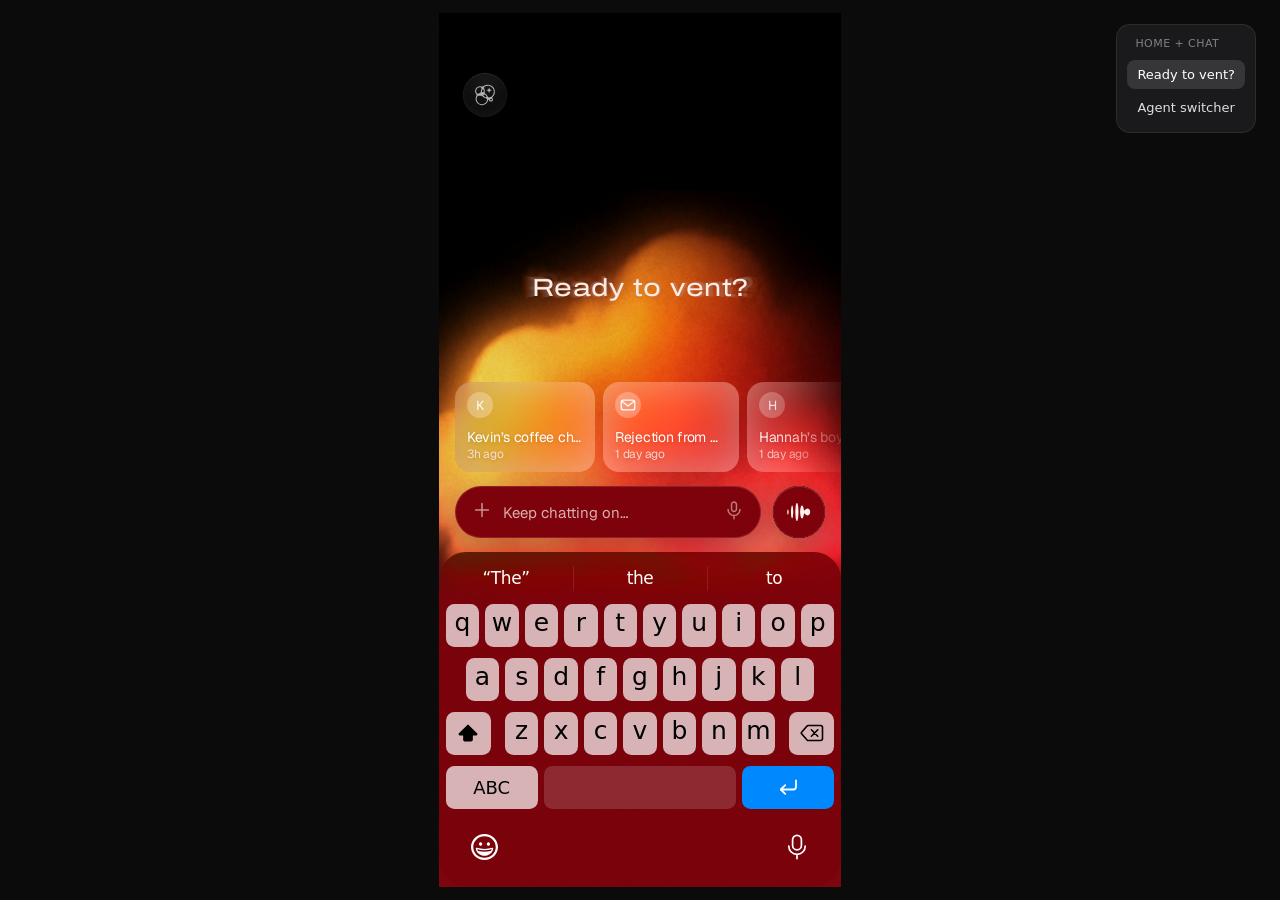
==== commit 74a78f0f: "Home-screen app: place the content exactly where Safari does From the home screen the page starts be" ====
--- a/index.html
+++ b/index.html
@@ -472,7 +472,7 @@
   <script src="memory-tip.js?v=1"></script>
   <script src="page-transition.js?v=1"></script>
   <script src="voice-transition.js?v=1"></script>
-  <script src="flow.js?v=9"></script>
+  <script src="flow.js?v=10"></script>
 
 </body>
 </html>
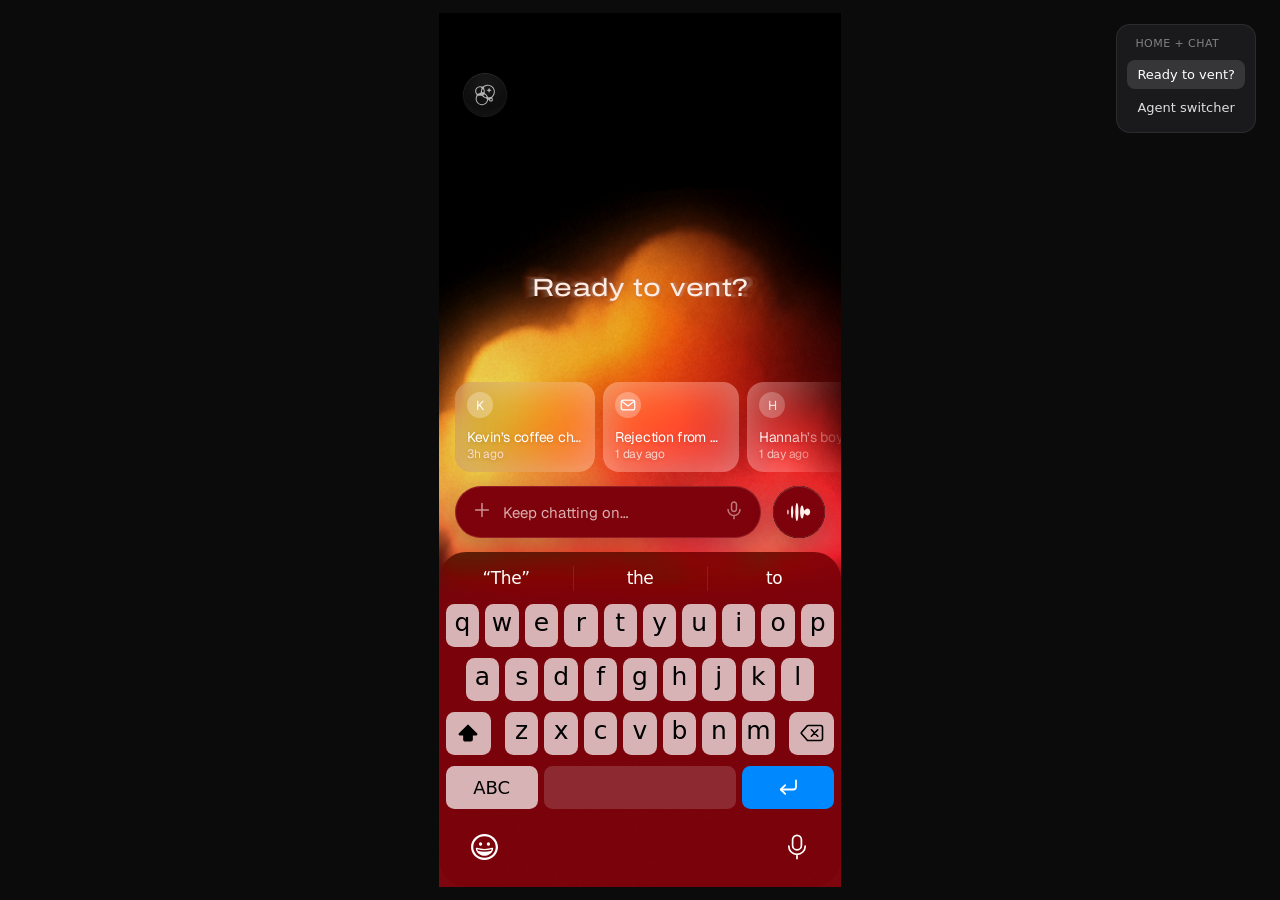
==== commit 123a3861: "Place the top by the phone's reported safe area only The home-screen app on this iPhone starts below" ====
--- a/index.html
+++ b/index.html
@@ -472,7 +472,7 @@
   <script src="memory-tip.js?v=1"></script>
   <script src="page-transition.js?v=1"></script>
   <script src="voice-transition.js?v=1"></script>
-  <script src="flow.js?v=10"></script>
+  <script src="flow.js?v=11"></script>
 
 </body>
 </html>
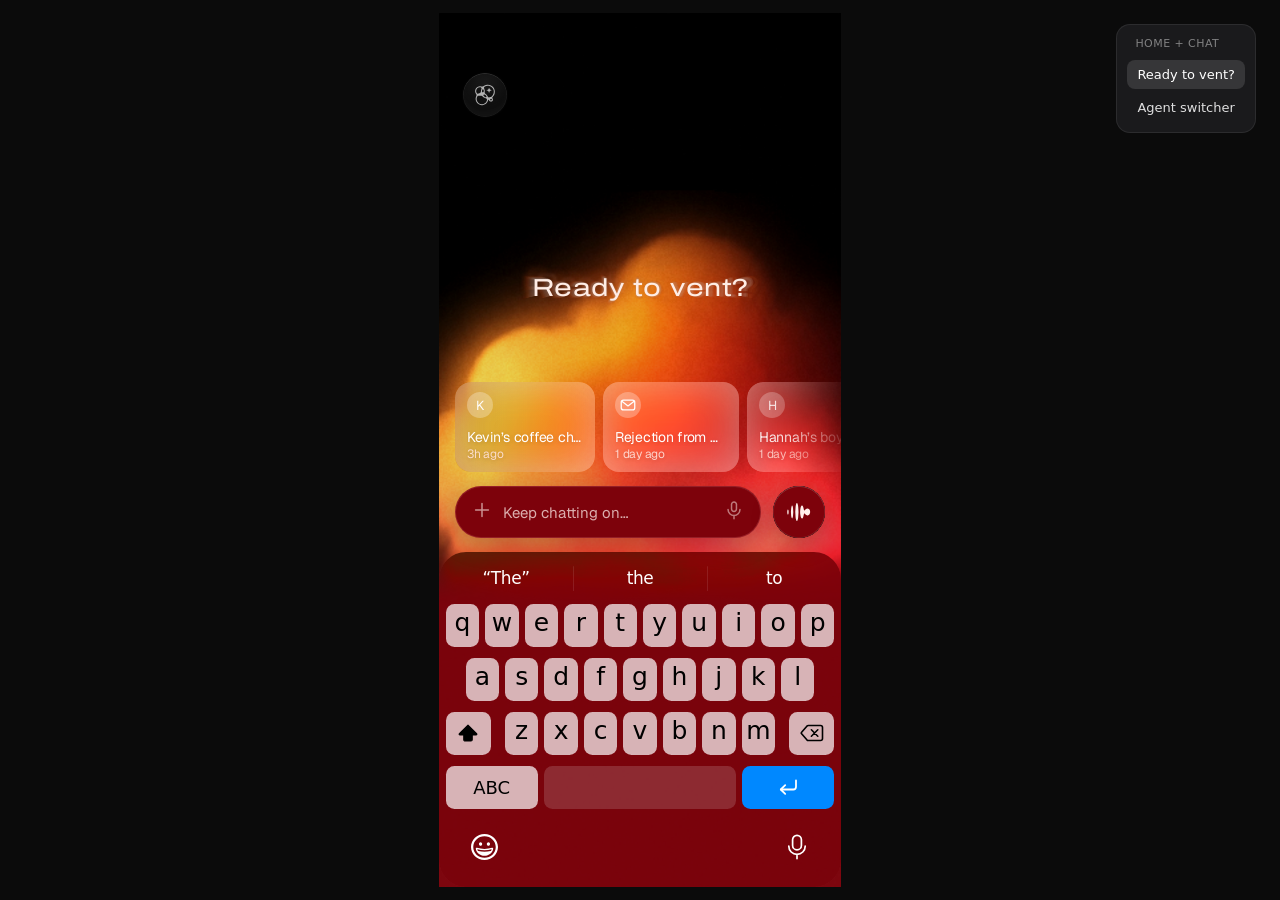
==== commit c357de8a: "Take the frame height from the browser's own screen height (100dvh) The JavaScript height guess diff" ====
--- a/index.html
+++ b/index.html
@@ -11,7 +11,7 @@
   <meta name="apple-mobile-web-app-title" content="Lava" />
   <link rel="manifest" href="manifest.webmanifest" />
   <link rel="apple-touch-icon" href="assets/apple-touch-icon.png" />
-  <link rel="stylesheet" href="mobile.css?v=4" />
+  <link rel="stylesheet" href="mobile.css?v=5" />
   <title>Home + Chat</title>
   <link rel="preconnect" href="https://fonts.googleapis.com" />
   <link rel="preconnect" href="https://fonts.gstatic.com" crossorigin />
--- a/mobile.css
+++ b/mobile.css
@@ -4,11 +4,13 @@
    the home screen) the page already sits below the phone's status bar, so the design's own empty
    status-bar strip is lifted off the top. */
 @media (pointer: coarse) {
-  html, body { height: 100%; margin: 0; overflow: hidden !important; background: #000 !important; }
+  html, body { height: 100%; height: 100dvh; margin: 0; overflow: hidden !important; background: #000 !important; }
   body { display: block !important; }
   .phone, .flow-frame {
     position: fixed !important; left: 0 !important; top: 0 !important;
     width: 402px !important; height: var(--fh, 874px) !important;
+    /* the visible screen height, straight from the browser, whichever way the page was opened */
+    height: calc((100dvh - var(--fy, 0px)) / var(--fit, 1)) !important;
     transform-origin: 0 0 !important; transform: translateY(var(--fy, 0px)) scale(var(--fit, 1)) !important;
   }
   .flow-frame > main { height: 100% !important; }
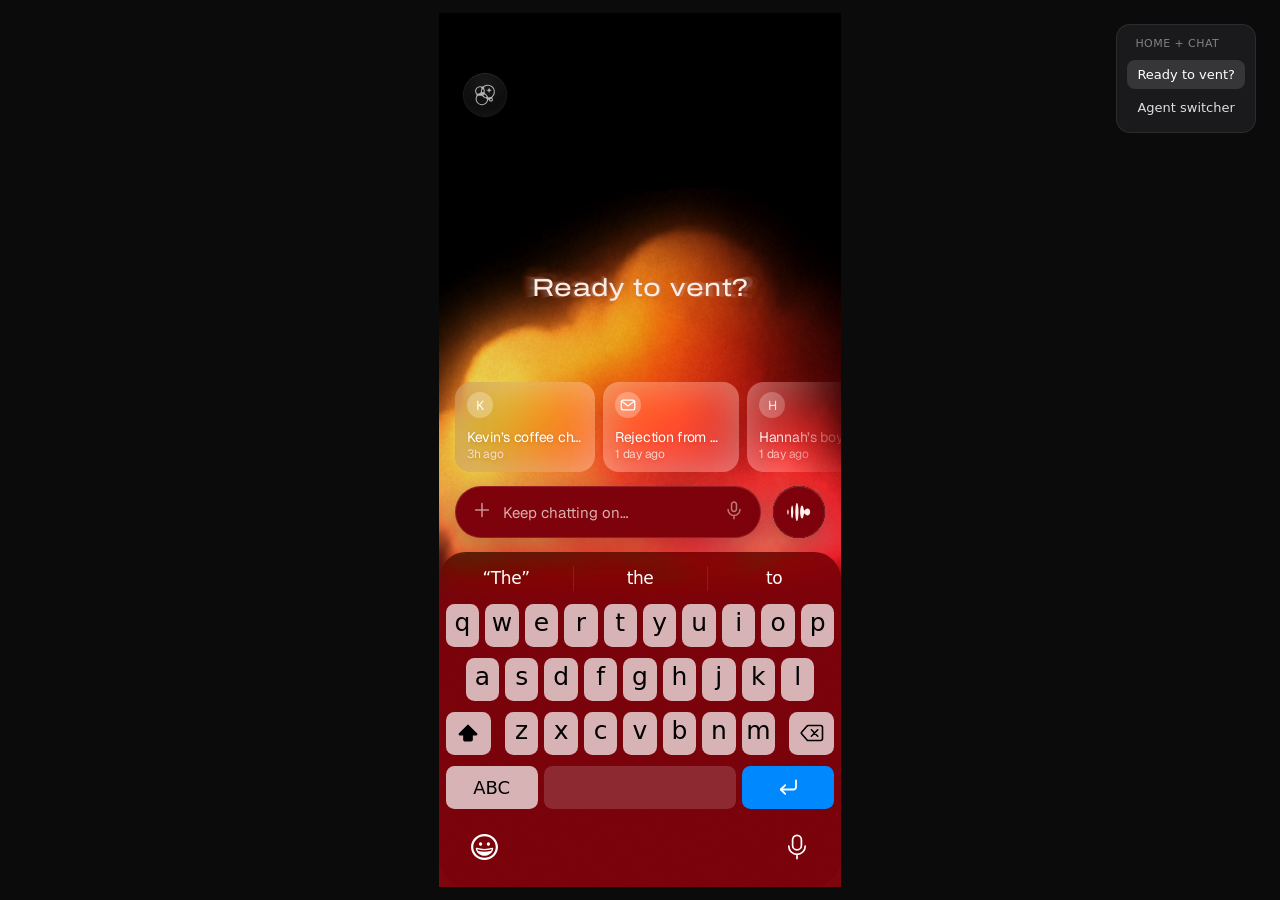
==== commit fd0df1b3: "Home-screen app: run the frames down to the bottom edge In the home-screen app iOS reports a screen " ====
--- a/index.html
+++ b/index.html
@@ -11,7 +11,8 @@
   <meta name="apple-mobile-web-app-title" content="Lava" />
   <link rel="manifest" href="manifest.webmanifest" />
   <link rel="apple-touch-icon" href="assets/apple-touch-icon.png" />
-  <link rel="stylesheet" href="mobile.css?v=5" />
+  <link rel="stylesheet" href="mobile.css?v=6" />
+  <script src="fit-extra.js?v=1"></script>
   <title>Home + Chat</title>
   <link rel="preconnect" href="https://fonts.googleapis.com" />
   <link rel="preconnect" href="https://fonts.gstatic.com" crossorigin />
--- a/mobile.css
+++ b/mobile.css
@@ -4,13 +4,13 @@
    the home screen) the page already sits below the phone's status bar, so the design's own empty
    status-bar strip is lifted off the top. */
 @media (pointer: coarse) {
-  html, body { height: 100%; height: 100dvh; margin: 0; overflow: hidden !important; background: #000 !important; }
+  html, body { height: 100%; height: calc(100dvh + var(--fx, 0px)); margin: 0; overflow: hidden !important; background: #000 !important; }
   body { display: block !important; }
   .phone, .flow-frame {
     position: fixed !important; left: 0 !important; top: 0 !important;
     width: 402px !important; height: var(--fh, 874px) !important;
     /* the visible screen height, straight from the browser, whichever way the page was opened */
-    height: calc((100dvh - var(--fy, 0px)) / var(--fit, 1)) !important;
+    height: calc((100dvh + var(--fx, 0px) - var(--fy, 0px)) / var(--fit, 1)) !important;
     transform-origin: 0 0 !important; transform: translateY(var(--fy, 0px)) scale(var(--fit, 1)) !important;
   }
   .flow-frame > main { height: 100% !important; }
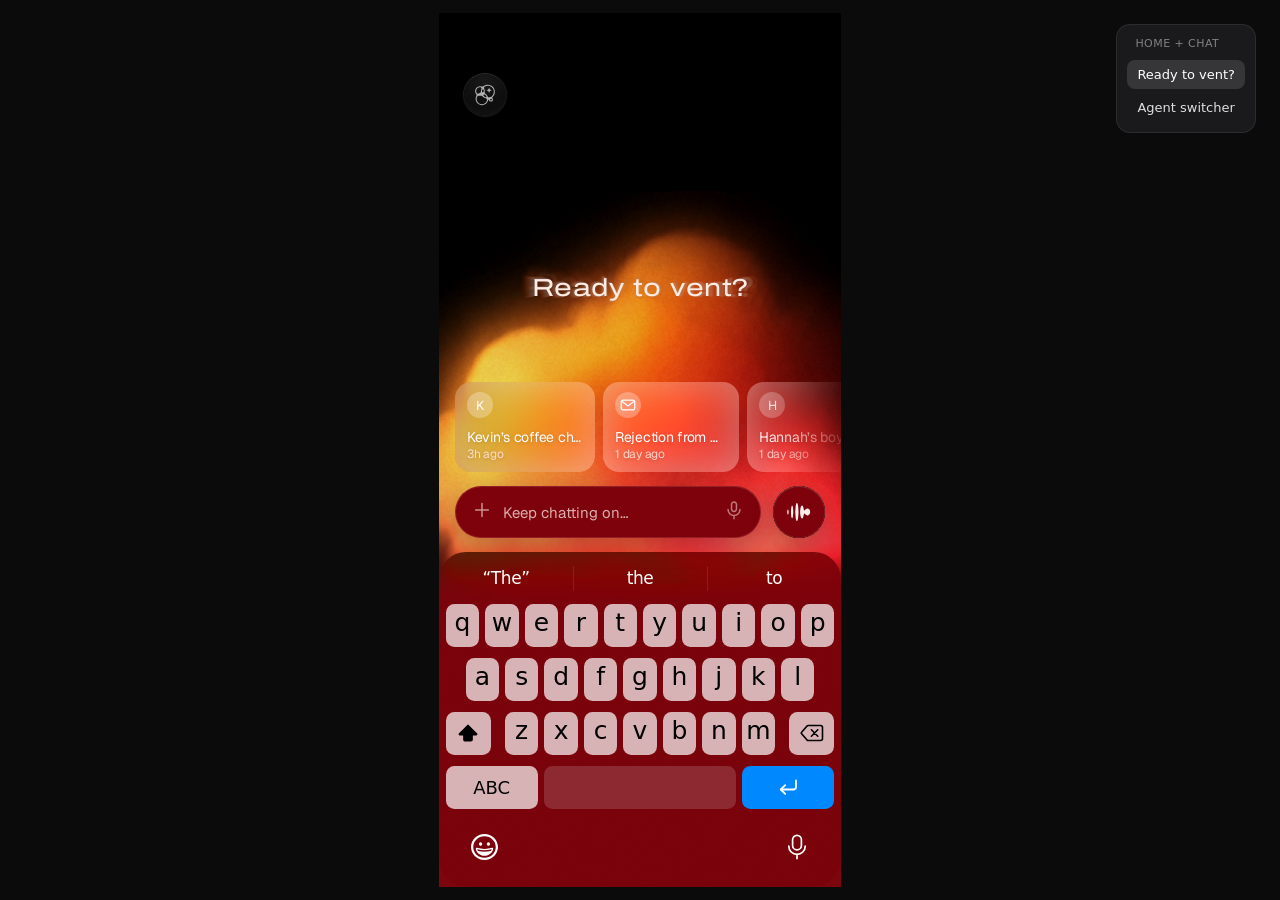
==== commit 3f26c1aa: "Home-screen app: fill the measured bottom strip (screen height minus dvh) Numbers from the iPhone 16" ====
--- a/index.html
+++ b/index.html
@@ -12,7 +12,7 @@
   <link rel="manifest" href="manifest.webmanifest" />
   <link rel="apple-touch-icon" href="assets/apple-touch-icon.png" />
   <link rel="stylesheet" href="mobile.css?v=6" />
-  <script src="fit-extra.js?v=1"></script>
+  <script src="fit-extra.js?v=2"></script>
   <title>Home + Chat</title>
   <link rel="preconnect" href="https://fonts.googleapis.com" />
   <link rel="preconnect" href="https://fonts.gstatic.com" crossorigin />
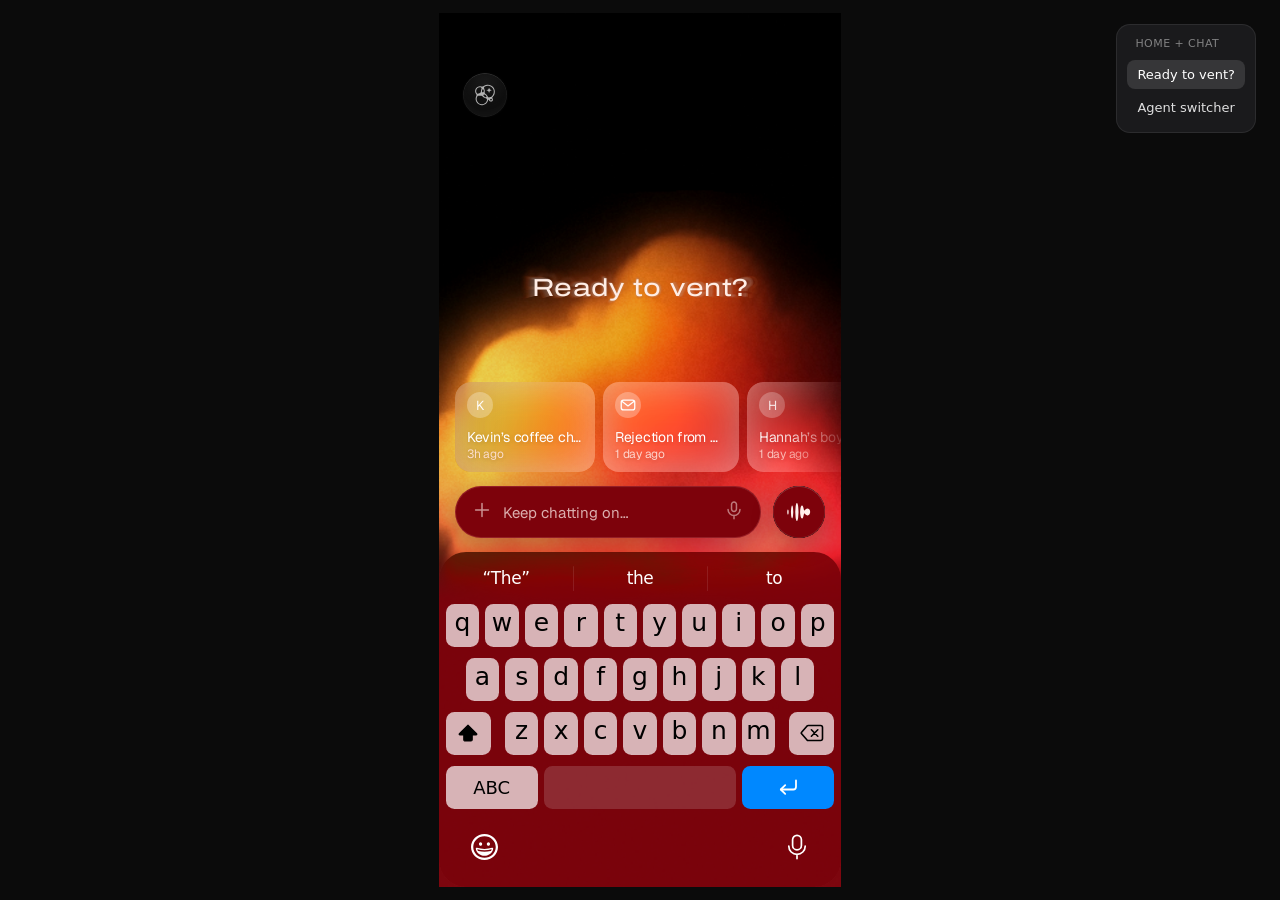
==== commit cb467b59: "Home-screen app: use an opaque status bar instead of a see-through one With the see-through ("black-" ====
--- a/index.html
+++ b/index.html
@@ -7,12 +7,12 @@
   <meta name="theme-color" content="#000000" />
   <meta name="apple-mobile-web-app-capable" content="yes" />
   <meta name="mobile-web-app-capable" content="yes" />
-  <meta name="apple-mobile-web-app-status-bar-style" content="black-translucent" />
+  <meta name="apple-mobile-web-app-status-bar-style" content="black" />
   <meta name="apple-mobile-web-app-title" content="Lava" />
   <link rel="manifest" href="manifest.webmanifest" />
   <link rel="apple-touch-icon" href="assets/apple-touch-icon.png" />
   <link rel="stylesheet" href="mobile.css?v=6" />
-  <script src="fit-extra.js?v=2"></script>
+  <script src="fit-extra.js?v=3"></script>
   <title>Home + Chat</title>
   <link rel="preconnect" href="https://fonts.googleapis.com" />
   <link rel="preconnect" href="https://fonts.gstatic.com" crossorigin />
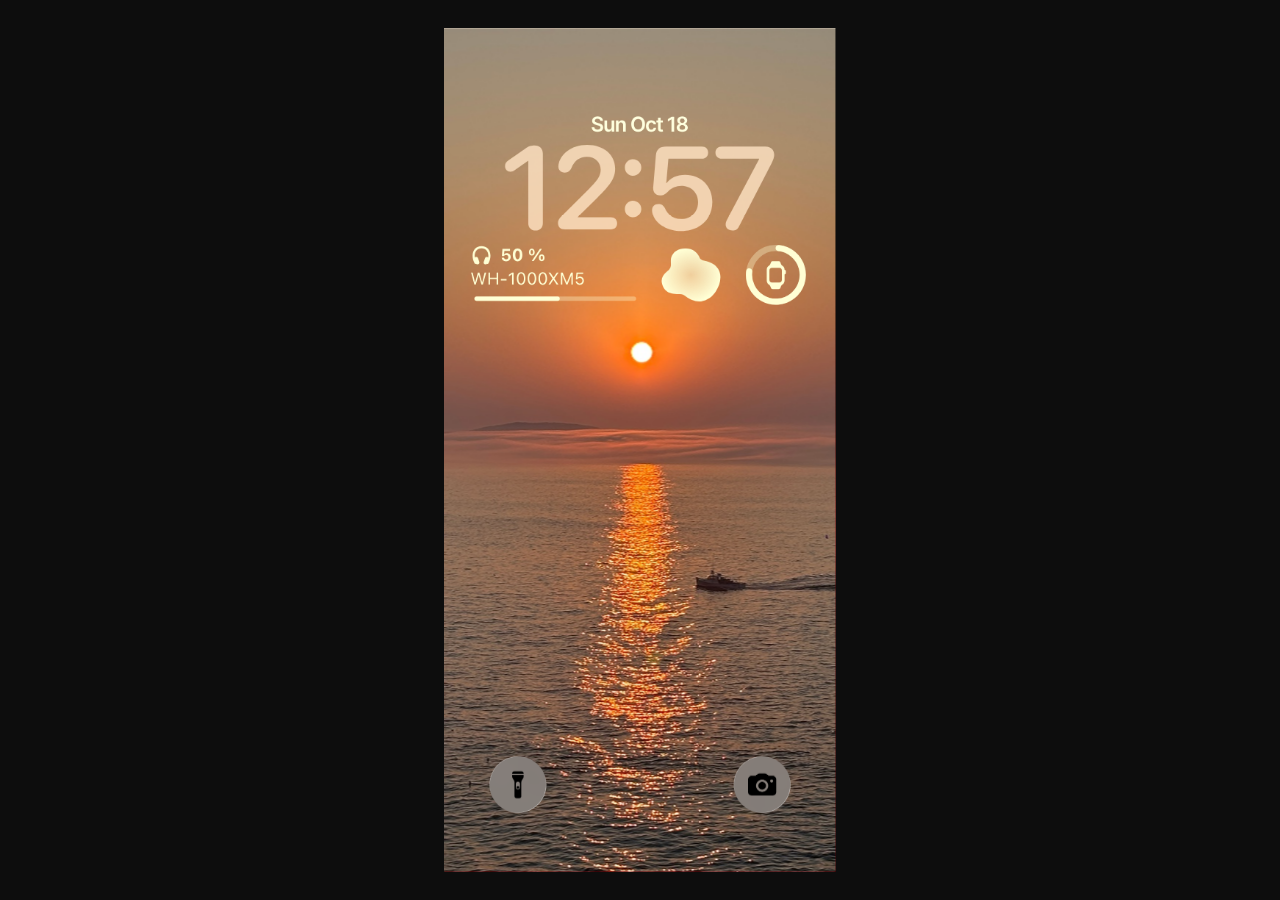
==== commit 7da1b751: "Publish the Final Prototype on main. Vent On is the SVSD competition build: vent, voice call, Memori" ====
--- a/index.html
+++ b/index.html
@@ -1,479 +1,115 @@
-<!doctype html>
-<html lang="en">
-<head>
-  <meta charset="utf-8" />
-  <meta name="viewport" content="width=device-width, initial-scale=1, viewport-fit=cover, interactive-widget=overlays-content" />
-  <meta charset="utf-8" />
-  <meta name="theme-color" content="#000000" />
-  <meta name="apple-mobile-web-app-capable" content="yes" />
-  <meta name="mobile-web-app-capable" content="yes" />
-  <meta name="apple-mobile-web-app-status-bar-style" content="black" />
-  <meta name="apple-mobile-web-app-title" content="Lava" />
-  <link rel="manifest" href="manifest.webmanifest" />
-  <link rel="apple-touch-icon" href="assets/apple-touch-icon.png" />
-  <link rel="stylesheet" href="mobile.css?v=6" />
-  <script src="fit-extra.js?v=3"></script>
-  <title>Home + Chat</title>
-  <link rel="preconnect" href="https://fonts.googleapis.com" />
-  <link rel="preconnect" href="https://fonts.gstatic.com" crossorigin />
-  <link href="https://fonts.googleapis.com/css2?family=Geist:wght@300..700&family=Varela+Round&family=Archivo:wdth,wght@62..125,100..900&family=Inter:wght@400..900&family=Nunito:wght@900;1000&family=Instrument+Serif:ital@0;1&family=EB+Garamond:ital,wght@1,400..600&family=Shrikhand&display=swap" rel="stylesheet" />
-  <link rel="prefetch" href="call.html" />
-  <link rel="prefetch" href="insights.html" />
-  <link rel="prefetch" href="vendor/react.production.min.js" />
-  <link rel="prefetch" href="vendor/react-dom.production.min.js" />
-  <link rel="prefetch" href="dc-lite.js?v=3" />
-  <link rel="prefetch" href="agent-ring.js?v=3" />
-  <link rel="stylesheet" href="style.css" />
-  <link rel="stylesheet" href="recap.css" />
-  <link rel="stylesheet" href="bubbles.css" />
-  <link rel="stylesheet" href="vt.css?v=3" />
-  <link rel="stylesheet" href="ios-chrome.css?v=3" />
+<!doctype html><html><head><meta charset=utf8><meta name=viewport content="width=device-width,initial-scale=1,viewport-fit=cover"><style>:root{color-scheme:light;box-sizing:border-box;padding-top:env(safe-area-inset-top,0px);padding-bottom:env(safe-area-inset-bottom,0px)}html{scroll-padding-top:env(safe-area-inset-top,0px)}body{margin:0;padding:0;font:14px -apple-system,BlinkMacSystemFont,sans-serif;background:#fff;color:#000}img{max-width:100%}[hidden]:not([hidden=until-found i]){display:none!important}</style></head><body>
+<title>V2 Prototype</title>
+<style>
+:root { color-scheme: dark; }
+    /* Lock screen from Figma "Designing Shits" 237:5962 — designed at 532 × 1148, scaled to fit */
+    html, body { margin: 0; height: 100%; background: #0d0d0d; overflow: hidden; }
+    body { display: grid; place-items: center; font-family: 'Inter', system-ui, sans-serif; }
+    .lock-frame { position: absolute; left: 50%; top: 50%; width: 532px; height: 1148.317px; overflow: hidden; background: #000;
+      transform: translate(-50%, -50%) scale(var(--lock-fit, 1)); transform-origin: center; }
+
+    /* The wallpaper stays put for the whole transition */
+    .lock-wallpaper { position: absolute; inset: 0; overflow: hidden; transition: opacity .5s cubic-bezier(.77, 0, .175, 1); }
+    .lock-frame.is-dim .lock-wallpaper { opacity: 0; }
+    .lock-wallpaper img { position: absolute; inset: 0; width: 100%; height: 100%; object-fit: cover; display: block; }
+
+    /* Every UI element lives in .lock-ui, so it can leave as one */
+    .lock-ui { position: absolute; inset: 0; will-change: transform; }
+
+    .lock-datetime { position: absolute; left: 2px; top: 114px; width: 528px; height: 163px; display: block; }
+    .lock-widgets { position: absolute; left: 35px; top: 294px; width: 457px; height: 83px; }
+    .lock-widgets > img { position: absolute; inset: 0; width: 100%; height: 100%; display: block; }
+
+    /* The vector shape: tap it to start the transition (blob.svg is cropped to x 260–340 of the row) */
+    .lock-blob { position: absolute; left: 260px; top: 4.5px; width: 80.5px; height: 74.5px; padding: 0; border: 0; background: none; cursor: pointer;
+      transition: opacity .55s ease, transform 160ms ease-out; -webkit-tap-highlight-color: transparent; }
+    .lock-blob img { width: 100%; height: 100%; display: block; }
+    .lock-blob:active, .lock-blob.is-sim { transform: scale(.97); }
+    .lock-blob.is-pressed { opacity: .4; }   /* fades to 40% of its current opacity */
+
+    .lock-buttons { position: absolute; left: 0; bottom: 80px; width: 532px; height: auto; display: block; }
+
+    /* The vent page sits underneath, already loaded and held dark; the lock screen reveals it */
+    .lock-vent { position: absolute; left: 0; top: -4px; width: 402px; height: 874px; border: 0; background: #000; pointer-events: none;
+      transform: scale(1.3234); transform-origin: 0 0; }
+    .lock-wallpaper { z-index: 1; }
+    .lock-ui { z-index: 2; }
+    .lock-frame.is-vent .lock-vent { pointer-events: auto; }
+    .lock-frame.is-vent .lock-wallpaper, .lock-frame.is-vent .lock-ui { display: none; }
+
+    @media (prefers-reduced-motion: reduce) { .lock-ui { transition: opacity .2s; transform: none !important; } .lock-frame.is-leaving .lock-ui { opacity: 0; } }
+  </style>
+<link rel="stylesheet" href="vt.css?v=3" />
+
+  <main class="lock-frame" id="lock">
+    <iframe class="lock-vent" id="lockVent" title="Ready to vent" tabindex="-1" aria-hidden="true"></iframe>
+    <div class="lock-wallpaper"><img src="assets/lock/wallpaper.jpg" alt="" /></div>
+
+    <div class="lock-ui" id="lockUi">
+      <img class="lock-datetime" src="assets/lock/date-time.svg" alt="Sun Oct 18, 12:57" />
+      <div class="lock-widgets">
+        <img src="assets/lock/widgets.svg" alt="" />
+        <button class="lock-blob" id="lockBlob" type="button" aria-label="Start venting"><img src="assets/lock/blob.svg" alt="" /></button>
+      </div>
+
+      <img class="lock-buttons" src="assets/lock/buttons.png" alt="" />
+    </div>
+
+  </main>
+
   <script>
-    // Page transition (page-transition.js): coming back from Memories, hold the content dark until it is animated in
     (function () {
-      try {
-        var r = JSON.parse(sessionStorage.getItem('pt.dir') || 'null');
-        if (r && r.dir === 'toChat' && Date.now() - r.at < 5000) document.documentElement.classList.add('pt-hold');
-      } catch (e) {}
-      addEventListener('pagereveal', function (e) { if (document.documentElement.classList.contains('pt-hold') && e.viewTransition) e.viewTransition.skipTransition(); });
+      const frame = document.getElementById('lock');
+      const blob = document.getElementById('lockBlob');
+      const ui = document.getElementById('lockUi');
+            let started = false;
+
+      function fit() { document.documentElement.style.setProperty('--lock-fit', Math.min((innerWidth - 32) / 532, (innerHeight - 56) / 1148.317)); }
+      addEventListener('resize', fit); fit();
+
+      // Critically damped spring (ω = 13.2 rad/s) sampled into a CSS linear() easing, so it runs as an ordinary
+      // off-main-thread animation: it covers ~99% of the distance in 500ms, with no bounce on exit.
+      const SLIDE = 500;
+      const reduceMotion = matchMedia('(prefers-reduced-motion: reduce)').matches;
+      function springEasing(omega, ms, samples) {
+        const pts = [];
+        for (let i = 0; i <= samples; i++) { const t = (i / samples) * ms / 1000; pts.push((1 - (1 + omega * t) * Math.exp(-omega * t)).toFixed(4)); }
+        pts[0] = '0'; pts[samples] = '1';
+        return 'linear(' + pts.join(', ') + ')';
+      }
+      const slideEasing = springEasing(13.2, SLIDE, 40);
+
+      // The vent page loads now, underneath, and waits for "play"
+      const vent = document.getElementById('lockVent');
+      let ventReady = false, wantPlay = false;
+      try { localStorage.setItem('hc.stage', 'home'); } catch (e) {}
+      // demo autoplay is off by default: the blob and the voice button wait for a tap, and the call ends when
+      // you hang up. Add ?auto=1 to bring the timed demo back (blob after 3s, voice button 4s after the vent page shows)
+      const AUTO = /[?&]auto=1\b/.test(location.search);
+      vent.src = 'vent.html?hold' + (AUTO ? '&auto' : '');
+      // the autoplay tap is a real-looking press: the blob presses in for a beat, then the click dims it to 40%
+      if (AUTO) addEventListener('load', () => setTimeout(() => {
+        if (started) return;
+        blob.classList.add('is-sim');
+        setTimeout(() => { blob.click(); blob.classList.remove('is-sim'); }, 140);
+      }, 3000));
+      function playVent() { if (ventReady) vent.contentWindow.postMessage('lock-play', '*'); else wantPlay = true; }
+      addEventListener('message', e => { if (e.data === 'lock-ready' && e.source === vent.contentWindow) { ventReady = true; if (wantPlay) playVent(); } });
+
+      blob.addEventListener('click', () => {
+        if (started) return;
+        started = true;
+        blob.classList.add('is-pressed');                    // 1 · shape fades to 40% ...
+        if (reduceMotion) frame.classList.add('is-leaving'); //     ... while all UI springs up and out at once, wallpaper untouched
+        else ui.animate([{ transform: 'translateY(0)' }, { transform: 'translateY(-100%)' }], { duration: SLIDE, easing: slideEasing, fill: 'forwards' });
+        playVent();                                          //     ... and the vent page starts its entrance underneath
+        setTimeout(() => frame.classList.add('is-dim'), SLIDE * 0.8);   // 2 · wallpaper fades out at 80% of the slide
+        setTimeout(() => frame.classList.add('is-vent'), SLIDE * 0.8 + 500);  // 3 · lock layers go; the vent page takes touches
+      });
+
+
+      addEventListener('pageshow', () => { started = false; frame.classList.remove('is-leaving', 'is-dim', 'is-vent'); ui.getAnimations().forEach(a => a.cancel()); blob.classList.remove('is-pressed'); });
     })();
   </script>
-  <script>
-    // Lock-screen handoff: held dark until lockscreen.html sends "lock-play" (see style.css)
-    (function () {
-      if (!/[?&]hold\b/.test(location.search)) return;
-      var root = document.documentElement;
-      root.classList.add('lock-hold');
-      addEventListener('message', function (e) {
-        if (e.data !== 'lock-play') return;
-        root.classList.remove('lock-hold'); root.classList.add('lock-play');
-        setTimeout(function () { if (window.Lava && Lava.listen) Lava.listen(); }, 350); // the voice glyph plays as the input bar arrives
-        var v = document.querySelector('.pre-variant.is-entering');
-        if (v) { v.classList.remove('is-entering'); v.offsetWidth; v.classList.add('is-entering'); } // restart title + cards
-      });
-      addEventListener('load', function () { parent.postMessage('lock-ready', '*'); });
-    })();
-  </script>
-</head>
-<body>
-<main class="phone" id="phone" data-keyboard="open" data-agent="1" data-bg="vent" data-name="original" data-screen="pre" data-pre="5" data-typing="off">
 
-    <!-- Vent: warm air venting up from the bottom (see vent.js) -->
-    <div class="bg bg--vent" data-set="vent" aria-hidden="true">
-      <canvas id="ventCanvas"></canvas>
-      <div class="bg-layer" data-for="0"></div>
-      <div class="bg-layer" data-for="1"></div>
-      <div class="bg-layer" data-for="2"></div>
-    </div>
-
-    <!-- Backgrounds: three styles, each with one layer per agent hue (crossfaded on switch) -->
-    <div class="bg bg--lava" data-set="lava" aria-hidden="true">
-      <div class="bg-layer" data-for="0"><img src="assets/background.svg" alt="" /></div>
-      <div class="bg-layer" data-for="1"><img src="assets/background.svg" alt="" /></div>
-      <div class="bg-layer" data-for="2"><img src="assets/background.svg" alt="" /></div>
-    </div>
-    <div class="bg bg--edge" data-set="edge" aria-hidden="true">
-      <div class="bg-layer" data-for="0"><img src="assets/bg-edge-night-owl.webp" alt="" /></div>
-      <div class="bg-layer" data-for="1"><img src="assets/bg-edge-die-hard.webp" alt="" /></div>
-      <div class="bg-layer" data-for="2"><img src="assets/bg-edge-wildflower.webp" alt="" /></div>
-      <div class="bg-grain bg-grain--film"></div>
-    </div>
-    <!-- Gradient map for the Ride-or-Die edge glow: maps the art's brightness onto warm ember tones
-         (purple → deep red, pink → orange, yellow → soft gold) so no purple shows -->
-    <svg class="svg-defs" width="0" height="0" aria-hidden="true" focusable="false">
-      <filter id="edge-ember" color-interpolation-filters="sRGB">
-        <feColorMatrix type="matrix" values="0.2126 0.7152 0.0722 0 0  0.2126 0.7152 0.0722 0 0  0.2126 0.7152 0.0722 0 0  0 0 0 1 0" />
-        <feComponentTransfer>
-          <feFuncR type="table" tableValues="0 0.42 0.92 1" />
-          <feFuncG type="table" tableValues="0 0.07 0.38 0.80" />
-          <feFuncB type="table" tableValues="0 0.03 0.12 0.52" />
-        </feComponentTransfer>
-      </filter>
-    </svg>
-    <div class="bg bg--haze" data-set="haze" aria-hidden="true">
-      <div class="bg-layer" data-for="0"></div>
-      <div class="bg-layer" data-for="1"></div>
-      <div class="bg-layer" data-for="2"></div>
-      <div class="bg-grain"></div>
-    </div>
-
-    <!-- Page colour behind the keyboard for the Edge glow / Haze / Bottom gradient styles (Vent paints its own) -->
-    <div class="bg-kbtint" aria-hidden="true"></div>
-
-    <!-- Memories -->
-    <button class="memories pressable" type="button" aria-label="Memories">
-      <span class="memories-button"></span>
-      <img class="memories-ring" src="assets/mic-ring-2.png" alt="" width="45.419" height="45.419" />
-      <!-- the bubble-foam glyph, inline so its star can turn on its own -->
-      <svg class="memories-icon" viewBox="0 0 24 24" width="24" height="24" aria-hidden="true" focusable="false">
-        <defs>
-          <!-- the bubbles are holes in one outline; as a mask they can each swell on their own -->
-          <mask id="foam-holes" maskUnits="userSpaceOnUse" x="-2" y="-2" width="28" height="28">
-            <rect x="-2" y="-2" width="28" height="28" fill="#fff"/>
-            <path class="foam-hole" data-bubble="big" d="M14.6175 2.79C17.6325 2.6625 20.3325 4.875 20.79 7.8525C21.0975 9.87 20.31 12.135 18.6525 13.3875C18.255 13.6875 17.7825 13.875 17.3175 14.0625C16.8825 14.235 16.41 14.4825 15.93 14.4975C15.4575 14.5125 15.135 14.2125 14.88 13.845C14.4225 13.1925 14.1375 12.4575 13.605 11.85C13.1175 11.28 12.1875 10.74 11.8725 10.1325C11.4825 9.39 11.85 8.31 11.7525 7.47C11.6325 6.5325 10.9725 5.4525 10.995 4.77C11.0175 4.215 11.4225 3.8625 11.865 3.6C12.6975 3.1125 13.6575 2.8275 14.6175 2.79Z" fill="#000"/>
-            <path class="foam-hole" data-bubble="top-left" d="M6.735 4.23C6.99 4.215 7.2375 4.2225 7.485 4.26C7.6575 4.2825 7.8225 4.32 7.98 4.395C9.135 4.9125 8.2725 6.345 8.0775 7.1925C7.9275 7.83 7.9875 8.5575 7.7025 9.1575C7.41 9.795 6.765 10.0125 6.165 10.29C5.76 10.4775 5.3475 10.68 4.89 10.7025C3.525 10.755 3.0675 8.79 3.1575 7.74C3.3075 5.865 4.8525 4.3425 6.735 4.23Z" fill="#000"/>
-            <path class="foam-hole" data-bubble="dot" d="M9.795 6.27C10.2075 6.1875 10.4775 6.6 10.605 6.93C10.8375 7.5675 10.995 9.15 10.08 9.3375C9.945 9.36 9.8175 9.36 9.69 9.345C8.64 9.2025 8.91 7.845 9.1275 7.14C9.2325 6.8175 9.42 6.345 9.795 6.27Z" fill="#000"/>
-            <path class="foam-hole" data-bubble="middle" d="M11.055 11.55C11.9775 11.3775 12.87 12.39 13.2825 13.1025C13.485 13.455 13.7175 14.1675 13.14 14.2875C12.855 14.3475 12.555 14.2575 12.3 14.145C11.685 13.8825 10.9725 13.4175 10.575 12.87C10.1925 12.345 10.38 11.6775 11.055 11.55Z" fill="#000"/>
-            <path class="foam-hole" data-bubble="bottom-left" d="M5.505 12.84C6.015 12.795 6.5325 12.87 7.05 12.8625C7.725 12.8475 8.4 12.72 9.045 13.02C9.51 13.2375 9.84 13.62 10.2075 13.95C10.5975 14.3025 11.0325 14.61 11.49 14.865C12.2025 15.2625 13.4175 15.4725 13.8525 16.1925C14.235 16.83 13.905 17.64 13.6125 18.2475C12.8175 19.89 11.1825 21.03 9.36 21.195C6.8025 21.42 4.3875 19.71 3.7725 17.2125C3.54 16.245 3.585 15.2175 3.9 14.2725C4.035 13.8825 4.2 13.4775 4.515 13.2C4.7925 12.9675 5.145 12.87 5.505 12.84Z" fill="#000"/>
-            <path class="foam-hole" data-bubble="tiny" d="M18.0675 15.87C19.26 15.8025 19.17 17.55 18.06 17.61C17.475 17.6475 16.9425 17.1075 17.1375 16.5225C17.265 16.125 17.6775 15.8925 18.0675 15.87Z" fill="#000"/>
-          </mask>
-          <!-- a slow liquid wobble on the outline, so the bubbles seem to flow into each other -->
-          <filter id="foam-liquid" x="-20%" y="-20%" width="140%" height="140%">
-            <feTurbulence type="fractalNoise" baseFrequency="0.11" numOctaves="1" seed="3" result="n"/>
-            <feDisplacementMap in="SourceGraphic" in2="n" scale="0" xChannelSelector="R" yChannelSelector="G"/>
-          </filter>
-        </defs>
-        <g class="memories-glyph" filter="url(#foam-liquid)">
-          <path d="M14.295 1.8C18.945 1.41 22.6875 5.6625 21.705 10.23C21.495 11.2275 21.06 12.1725 20.445 12.9825C20.1075 13.4325 19.4325 13.9275 19.275 14.46C19.1325 14.97 19.56 15.4275 19.7625 15.8625C20.0325 16.44 19.995 17.13 19.6725 17.6775C18.99 18.825 17.3625 18.915 16.5 17.925C16.245 17.6175 16.0725 17.2575 15.8325 16.9425C15.7275 16.8 15.6 16.68 15.4125 16.7475C15.1575 16.845 15.06 17.265 14.985 17.49C14.7675 18.1275 14.535 18.7425 14.1675 19.3125C13.1175 20.9775 11.295 22.0725 9.33 22.2075C5.685 22.4625 2.565 19.53 2.6175 15.87C2.625 15.135 2.7675 14.4075 3.03 13.725C3.24 13.17 3.5925 12.645 3.5475 12.03C3.5025 11.265 2.85 10.6725 2.55 10.005C1.9425 8.6325 2.01 7.0275 2.73 5.715C3.615 4.1025 5.3925 3.12 7.23 3.225C8.1 3.27 8.9475 3.7275 9.825 3.54C10.4925 3.3975 11.01 2.9025 11.6025 2.5875C12.435 2.1525 13.3575 1.8825 14.295 1.8Z" mask="url(#foam-holes)" fill="#FFD693" fill-opacity="0.85"/>
-        </g>
-        <path class="memories-star" d="M15.975 4.95C16.1025 4.8975 16.2525 4.935 16.305 5.0775C16.3575 5.22 16.3425 5.4075 16.38 5.565C16.4925 5.9775 16.7325 6.3525 17.0625 6.6225C17.3475 6.855 17.7 7.0125 18.06 7.065C18.21 7.0875 18.435 7.065 18.4725 7.26C18.4875 7.38 18.4425 7.5 18.3225 7.545C18.225 7.575 18.105 7.5675 18.0075 7.5825C17.6175 7.65 17.25 7.8375 16.965 8.1C16.6725 8.385 16.455 8.7525 16.365 9.15C16.3275 9.315 16.3725 9.645 16.1625 9.705C16.0425 9.735 15.9075 9.6975 15.855 9.5625C15.8175 9.4575 15.8325 9.33 15.81 9.225C15.7275 8.7675 15.48 8.3475 15.1275 8.0475C14.85 7.8075 14.4975 7.635 14.13 7.5825C13.98 7.56 13.725 7.5825 13.6875 7.38C13.6725 7.26 13.7175 7.14 13.8375 7.095C13.9275 7.065 14.0325 7.0725 14.13 7.0575C14.5125 7.005 14.8875 6.81 15.1725 6.555C15.48 6.2775 15.6975 5.91 15.7875 5.52C15.825 5.355 15.7875 5.0175 15.975 4.95Z" fill="#FFD693" fill-opacity="0.85"/>
-      </svg>
-    </button>
-
-    <!-- Agent switcher -->
-    <nav class="agents" aria-label="Choose who to talk to">
-      <button class="agent" type="button" data-index="0" aria-label="Roaster">
-        <span class="agent-press">
-          <img class="agent-photo" src="assets/agent1.png" alt="" width="44" height="44" />
-          <span class="agent-chrome">
-            <span class="agent-button"></span>
-            <img class="agent-ring" src="assets/mic-ring-1.svg" alt="" />
-            <img class="agent-glow" src="assets/image170.png" alt="" />
-          </span>
-        </span>
-      </button>
-      <button class="agent" type="button" data-index="1" aria-label="Ride-or-Die">
-        <span class="agent-press">
-          <img class="agent-photo" src="assets/agent2.png" alt="" width="44" height="44" />
-          <span class="agent-chrome">
-            <span class="agent-button"></span>
-            <img class="agent-ring" src="assets/mic-ring-1.svg" alt="" />
-            <img class="agent-glow agent-glow--wide" src="assets/image171.png" alt="" />
-          </span>
-        </span>
-      </button>
-      <button class="agent" type="button" data-index="2" aria-label="Calm Sibling">
-        <span class="agent-press">
-          <img class="agent-photo" src="assets/agent3.png" alt="" width="44" height="44" />
-          <span class="agent-chrome">
-            <span class="agent-button"></span>
-            <img class="agent-ring" src="assets/mic-ring-1.svg" alt="" />
-            <img class="agent-glow agent-glow--round" src="assets/image33.png" alt="" />
-          </span>
-        </span>
-      </button>
-    </nav>
-
-    <div class="agent-labels agent-labels--original" aria-live="polite">
-      <span class="agent-label agent-label--text" data-for="0">Roaster</span>
-      <span class="agent-label agent-label--text" data-for="1">Ride-or-Die</span>
-      <span class="agent-label agent-label--text" data-for="2">Calm Sibling</span>
-    </div>
-    <!-- Agent names drawn with a text effect (see name-effects.js); filled in by script.js -->
-    <div class="agent-labels agent-labels--fx" id="fxLabels" aria-hidden="true"></div>
-
-    <!-- Pre-screen: what a first visit shows before anything is typed (no agent picked yet).
-         Five explorations; the "First screen" picker switches between them. -->
-    <section class="pre" id="pre" aria-label="Start a conversation">
-
-      <!-- 5 · Ready to vent? — Figma starter: greeting + recent chats as glass cards over the vent -->
-      <div class="pre-variant" data-v="5" data-placeholder="Keep chatting on…">
-        <div class="pre-center vent-center">
-          <h1 class="vent-title" style="--i:0">Ready to vent?</h1>
-        </div>
-        <div class="vent-cards pre-starters">
-          <button class="vent-card pre-hit" type="button" data-fill="so about Kevin’s coffee chat… " style="--i:2">
-            <span class="vent-avatar">K</span>
-            <span class="vent-card-title">Kevin’s coffee chat</span>
-            <span class="vent-card-meta">3h ago</span>
-          </button>
-          <button class="vent-card pre-hit" type="button" data-fill="ok so about that rejection email… " style="--i:3">
-            <span class="vent-avatar"><svg viewBox="0 0 20 20" aria-hidden="true"><rect x="2.5" y="4.5" width="15" height="11" rx="2.5"/><path d="m3.5 6 6.5 5 6.5-5"/></svg></span>
-            <span class="vent-card-title">Rejection from Google</span>
-            <span class="vent-card-meta">1 day ago</span>
-          </button>
-          <button class="vent-card pre-hit" type="button" data-fill="ok so Hannah’s boyfriend… " style="--i:4">
-            <span class="vent-avatar">H</span>
-            <span class="vent-card-title">Hannah’s boyfriend</span>
-            <span class="vent-card-meta">1 day ago</span>
-          </button>
-        </div>
-      </div>
-
-      <!-- 1 · Starters — ChatGPT-style: greeting + starter rows pulled from mail, chats, calendar -->
-      <div class="pre-variant" data-v="1" data-placeholder="I’m bothered on...">
-        <div class="pre-center">
-          <h1 class="pre-title" style="--i:0">What’s on your mind, <em>Cherry</em>?</h1>
-          <p class="pre-sub" style="--i:1">No need to catch me up. I remember.</p>
-        </div>
-        <ul class="pre-starters pre-rows">
-          <li style="--i:2"><button class="pre-row pre-hit" type="button" data-fill="ok so about that rejection email… ">
-            <svg class="pre-row-icon" viewBox="0 0 20 20" aria-hidden="true"><rect x="2.5" y="4.5" width="15" height="11" rx="2.5"/><path d="m3.5 6 6.5 5 6.5-5"/></svg>
-            <span class="pre-row-text">Chat on the rejection email</span>
-            <span class="pre-row-meta">Gmail · 2h</span>
-          </button></li>
-          <li style="--i:3"><button class="pre-row pre-hit" type="button" data-fill="update on Kevin: ">
-            <svg class="pre-row-icon" viewBox="0 0 20 20" aria-hidden="true"><path d="M10 3.5c4.1 0 7 2.6 7 5.8s-2.9 5.8-7 5.8c-.8 0-1.6-.1-2.3-.3L4 16.5l.9-3.1C3.7 12.3 3 10.9 3 9.3 3 6.1 5.9 3.5 10 3.5Z"/></svg>
-            <span class="pre-row-text">Circle back on Kevin slacking</span>
-            <span class="pre-row-meta">Tue</span>
-          </button></li>
-          <li style="--i:4"><button class="pre-row pre-hit" type="button" data-fill="ok so the situationship… ">
-            <svg class="pre-row-icon" viewBox="0 0 20 20" aria-hidden="true"><path d="M10 16.5S3 12.4 3 7.8C3 5.6 4.7 4 6.7 4c1.4 0 2.6.8 3.3 2 .7-1.2 1.9-2 3.3-2 2 0 3.7 1.6 3.7 3.8 0 4.6-7 8.7-7 8.7Z"/></svg>
-            <span class="pre-row-text">The situationship update you owe me</span>
-            <span class="pre-row-meta">Sat</span>
-          </button></li>
-          <li style="--i:5"><button class="pre-row pre-hit" type="button" data-fill="help me prep for my 1:1 with Dana, ">
-            <svg class="pre-row-icon" viewBox="0 0 20 20" aria-hidden="true"><rect x="3" y="4.5" width="14" height="12" rx="2.5"/><path d="M3 8.5h14M7 2.8v3.4M13 2.8v3.4"/></svg>
-            <span class="pre-row-text">Prep for Friday’s 1:1 with Dana</span>
-            <span class="pre-row-meta">Cal · Fri</span>
-          </button></li>
-        </ul>
-      </div>
-
-      <!-- 2 · Remember… — people-first, the way friends actually open: "do you remember Kevin? omg he…" -->
-      <div class="pre-variant" data-v="2" data-placeholder="do you remember…">
-        <div class="pre-center">
-          <h1 class="pre-title pre-title--remember" style="--i:0">
-            ok wait, do you<br />remember
-            <span class="pre-rotator" id="rotator" aria-live="polite"><em>Kevin?</em></span>
-          </h1>
-          <p class="pre-sub" style="--i:1">Drop a name. I’ll catch up.</p>
-        </div>
-        <div class="pre-starters" style="--i:2">
-          <p class="pre-label">Lately in your world</p>
-          <div class="pre-people">
-            <button class="pre-person pre-hit" type="button" data-fill="do you remember Kevin? omg he " style="--hue:28">
-              <span class="pre-avatar">K</span><span class="pre-person-text"><b>Kevin</b><small>still no slides</small></span>
-            </button>
-            <button class="pre-person pre-hit" type="button" data-fill="do you remember that Studio Arcade email? ugh " style="--hue:0">
-              <span class="pre-avatar pre-avatar--icon"><svg viewBox="0 0 20 20" aria-hidden="true"><rect x="2.5" y="4.5" width="15" height="11" rx="2.5"/><path d="m3.5 6 6.5 5 6.5-5"/></svg></span><span class="pre-person-text"><b>Studio Arcade</b><small>the rejection</small></span>
-            </button>
-            <button class="pre-person pre-hit" type="button" data-fill="do you remember Leo from the gym? so he " style="--hue:330">
-              <span class="pre-avatar">L</span><span class="pre-person-text"><b>Leo</b><small>gym guy</small></span>
-            </button>
-            <button class="pre-person pre-hit" type="button" data-fill="ok so Dana, my manager, " style="--hue:200">
-              <span class="pre-avatar">D</span><span class="pre-person-text"><b>Dana</b><small>your manager</small></span>
-            </button>
-            <button class="pre-person pre-hit" type="button" data-fill="so my mom called and " style="--hue:60">
-              <span class="pre-avatar">M</span><span class="pre-person-text"><b>Mom</b><small>Sunday call</small></span>
-            </button>
-            <button class="pre-person pre-hit" type="button" data-fill="remember Priya, my roommate? " style="--hue:150">
-              <span class="pre-avatar">P</span><span class="pre-person-text"><b>Priya</b><small>roommate</small></span>
-            </button>
-          </div>
-        </div>
-      </div>
-
-      <!-- 4 · Lava texts first — like a friend checking in, with quick replies -->
-      <div class="pre-variant pre-variant--chat" data-v="4" data-placeholder="Reply to Lava…">
-        <div class="pre-thread" id="thread">
-          <p class="pre-stamp">Today 2:44 PM</p>
-          <div class="pre-bubble" data-delay="500">heyyy 👀</div>
-          <div class="pre-bubble" data-delay="900">so did Kevin ever send his slides or…</div>
-          <div class="pre-bubble" data-delay="1100">also still thinking about that email from yesterday. you ok?</div>
-          <div class="pre-typing" aria-hidden="true"><i></i><i></i><i></i></div>
-        </div>
-        <div class="pre-starters pre-replies" id="replies">
-          <button class="pre-reply pre-hit" type="button" data-fill="ugh don’t get me started. ">ugh, don’t get me started</button>
-          <button class="pre-reply pre-hit" type="button" data-fill="he did NOT. ">he did NOT</button>
-          <button class="pre-reply pre-hit" type="button" data-fill="wait, new drama first: ">wait, new drama first</button>
-        </div>
-      </div>
-
-      <!-- 6 · Chat bubbles — a short thread to compare the bubble styles in the "Chat bubble" picker -->
-      <div class="pre-variant pre-variant--bubbles" data-v="6" data-placeholder="Reply to Lava…">
-        <div class="chat" id="chat">
-          <p class="chat-stamp">Today 2:44 PM</p>
-          <div class="cb" data-from="lava"><span class="cb-fx" aria-hidden="true"></span><p class="cb-text">heyyy 👀 you made it</p></div>
-          <div class="cb" data-from="lava"><span class="cb-fx" aria-hidden="true"></span><p class="cb-text">so… did Kevin ever send the slides?</p></div>
-          <div class="cb" data-from="me"><span class="cb-fx" aria-hidden="true"></span><p class="cb-text">he did NOT</p></div>
-          <div class="cb" data-from="me"><span class="cb-fx" aria-hidden="true"></span><p class="cb-text">third time this week</p></div>
-          <div class="cb" data-from="lava"><span class="cb-fx" aria-hidden="true"></span><p class="cb-text">ok I’m officially <em>mad</em> on your behalf</p></div>
-          <div class="cb" data-from="me"><span class="cb-fx" aria-hidden="true"></span><p class="cb-text">should I say something or let it go?</p></div>
-          <div class="cb" data-from="lava"><span class="cb-fx" aria-hidden="true"></span><p class="cb-text">say it. <em>kindly.</em> but say it.</p></div>
-        </div>
-      </div>
-
-    </section>
-
-    <!-- Keyboard material: siblings (not children) so their blend modes reach the background -->
-    <div class="kb-material kb-material--plus" aria-hidden="true"></div>
-    <div class="kb-material kb-material--lum" aria-hidden="true"></div>
-
-    <!-- Keyboard -->
-    <div class="keyboard" id="keyboard" role="group" aria-label="Keyboard">
-      <div class="kb-suggestions">
-        <button class="kb-suggestion" type="button" tabindex="-1" data-insert="The">“The”</button>
-        <span class="kb-separator"></span>
-        <button class="kb-suggestion" type="button" tabindex="-1" data-insert="the">the</button>
-        <span class="kb-separator"></span>
-        <button class="kb-suggestion" type="button" tabindex="-1" data-insert="to">to</button>
-      </div>
-
-      <div class="kb-keys">
-        <div class="kb-row">
-          <button class="key" type="button" tabindex="-1" data-char="q">q</button><button class="key" type="button" tabindex="-1" data-char="w">w</button><button class="key" type="button" tabindex="-1" data-char="e">e</button><button class="key" type="button" tabindex="-1" data-char="r">r</button><button class="key" type="button" tabindex="-1" data-char="t">t</button><button class="key" type="button" tabindex="-1" data-char="y">y</button><button class="key" type="button" tabindex="-1" data-char="u">u</button><button class="key" type="button" tabindex="-1" data-char="i">i</button><button class="key" type="button" tabindex="-1" data-char="o">o</button><button class="key" type="button" tabindex="-1" data-char="p">p</button>
-        </div>
-        <div class="kb-row kb-row--inset">
-          <button class="key" type="button" tabindex="-1" data-char="a">a</button><button class="key" type="button" tabindex="-1" data-char="s">s</button><button class="key" type="button" tabindex="-1" data-char="d">d</button><button class="key" type="button" tabindex="-1" data-char="f">f</button><button class="key" type="button" tabindex="-1" data-char="g">g</button><button class="key" type="button" tabindex="-1" data-char="h">h</button><button class="key" type="button" tabindex="-1" data-char="j">j</button><button class="key" type="button" tabindex="-1" data-char="k">k</button><button class="key" type="button" tabindex="-1" data-char="l">l</button>
-        </div>
-        <div class="kb-row kb-row--third">
-          <button class="key key--mod" type="button" tabindex="-1" data-action="shift" aria-label="Shift">
-            <svg width="20" height="18" viewBox="0 0 20 18" aria-hidden="true"><path d="M10 1.2 18.6 9.6c.5.5.15 1.3-.55 1.3H14.2v4.9c0 .7-.55 1.2-1.2 1.2H7c-.65 0-1.2-.5-1.2-1.2v-4.9H1.95c-.7 0-1.05-.8-.55-1.3Z" fill="currentColor" stroke="currentColor" stroke-width="1.2" stroke-linejoin="round"/></svg>
-          </button>
-          <div class="kb-letters">
-            <button class="key" type="button" tabindex="-1" data-char="z">z</button><button class="key" type="button" tabindex="-1" data-char="x">x</button><button class="key" type="button" tabindex="-1" data-char="c">c</button><button class="key" type="button" tabindex="-1" data-char="v">v</button><button class="key" type="button" tabindex="-1" data-char="b">b</button><button class="key" type="button" tabindex="-1" data-char="n">n</button><button class="key" type="button" tabindex="-1" data-char="m">m</button>
-          </div>
-          <button class="key key--mod" type="button" tabindex="-1" data-action="delete" aria-label="Delete">
-            <svg width="24" height="18" viewBox="0 0 24 18" aria-hidden="true"><path d="M8.3 1.5h12.2c1.1 0 2 .9 2 2v11c0 1.1-.9 2-2 2H8.3c-.55 0-1.05-.25-1.45-.65L1.6 9.7a1 1 0 0 1 0-1.4l5.25-6.15c.4-.4.9-.65 1.45-.65Z" fill="none" stroke="currentColor" stroke-width="1.6" stroke-linejoin="round"/><path d="m11.4 5.8 6.4 6.4m0-6.4-6.4 6.4" stroke="currentColor" stroke-width="1.6" stroke-linecap="round"/></svg>
-          </button>
-        </div>
-        <div class="kb-row kb-row--bottom">
-          <button class="key key--wide key--abc" type="button" tabindex="-1" data-action="abc">ABC</button>
-          <button class="key key--space" type="button" tabindex="-1" data-char=" " aria-label="Space"></button>
-          <button class="key key--wide key--return" type="button" tabindex="-1" data-action="return" aria-label="Return">
-            <svg width="22" height="18" viewBox="0 0 22 18" aria-hidden="true"><path d="M19 2.5v6.2c0 1.5-1.2 2.8-2.8 2.8H4" fill="none" stroke="currentColor" stroke-width="1.8" stroke-linecap="round"/><path d="M8.2 7.2 3.8 11.5l4.4 4.3" fill="none" stroke="currentColor" stroke-width="1.8" stroke-linecap="round" stroke-linejoin="round"/></svg>
-          </button>
-        </div>
-      </div>
-
-      <div class="kb-bottom">
-        <button class="kb-icon" type="button" tabindex="-1" aria-label="Emoji"><img src="assets/emoji.svg" alt="" width="26.8" height="26.8" /></button>
-        <button class="kb-icon" type="button" tabindex="-1" aria-label="Dictation">
-          <svg width="24" height="26" viewBox="0 0 24 26" aria-hidden="true"><rect x="7.6" y="1.4" width="8.8" height="14.4" rx="4.4" fill="none" stroke="currentColor" stroke-width="1.7"/><path d="M3.8 12.2a8.2 8.2 0 0 0 16.4 0M12 20.4v4.2" fill="none" stroke="currentColor" stroke-width="1.7" stroke-linecap="round"/></svg>
-        </button>
-      </div>
-    </div>
-
-    <!-- Composer -->
-    <form class="composer" id="composer" autocomplete="off">
-      <div class="field" id="field">
-        <button class="field-plus pressable" type="button" aria-label="Add attachment">
-          <span class="field-icon field-icon--plus"></span>
-        </button>
-        <textarea class="field-input" id="message" rows="1" inputmode="none" enterkeyhint="send"
-                  placeholder="keep chatting on" aria-label="Message"></textarea>
-        <button class="field-mic pressable" type="button" aria-label="Voice note">
-          <span class="field-icon field-icon--mic"></span>
-        </button>
-      </div>
-      <button class="voice pressable" type="button" aria-label="Talk">
-        <span class="voice-orb">
-          <span class="voice-base"></span>
-          <!-- Each agent's own glow sphere, so the button carries only the current theme's hue -->
-          <img class="voice-glow" data-for="0" src="assets/image170.png" alt="" width="52" height="52" />
-          <img class="voice-glow" data-for="1" src="assets/mic-button-4.png" alt="" width="52" height="52" />
-          <img class="voice-glow" data-for="2" src="assets/image33.png" alt="" width="52" height="52" />
-        </span>
-        <!-- the "fading pills" glyph, one path per pill so each can move on its own; centred on its own bounds -->
-        <svg class="voice-icon" viewBox="0.29 0 32 32" width="32" height="32" aria-hidden="true" focusable="false">
-          <path class="voice-pill" d="M5.13 13.44C5.58 13.28 5.75 14.19 5.8 14.48C6 15.5 6 16.63 5.78 17.64C5.72 17.88 5.61 18.51 5.31 18.57C4.86 18.68 4.71 17.77 4.65 17.48C4.46 16.48 4.47 15.39 4.68 14.39C4.73 14.14 4.84 13.54 5.13 13.44Z" />
-          <path class="voice-pill" d="M9.3 9.61C9.6 9.51 9.76 9.9 9.85 10.12C10.13 10.8 10.24 11.56 10.33 12.28C10.66 14.83 10.66 17.49 10.29 20.04C10.2 20.65 10.1 21.28 9.86 21.85C9.8 22.03 9.67 22.36 9.46 22.4C9.17 22.47 9.01 22.07 8.92 21.85C8.64 21.16 8.54 20.38 8.44 19.64C8.13 17.12 8.13 14.48 8.5 11.96C8.59 11.35 8.69 10.72 8.92 10.15C8.99 9.98 9.1 9.67 9.3 9.61Z" />
-          <path class="voice-pill" d="M14.13 7C14.52 6.93 14.74 7.52 14.85 7.8C15.23 8.76 15.38 9.82 15.5 10.84C15.95 14.44 15.95 18.1 15.43 21.7C15.31 22.56 15.16 23.45 14.83 24.26C14.73 24.51 14.56 24.94 14.25 25C13.86 25.07 13.64 24.48 13.53 24.2C13.15 23.24 13.01 22.18 12.88 21.16C12.44 17.59 12.44 13.86 12.95 10.3C13.08 9.44 13.22 8.55 13.55 7.74C13.65 7.49 13.83 7.06 14.13 7Z" />
-          <path class="voice-pill" d="M19.22 9.4C19.69 9.32 20.02 9.85 20.2 10.21C20.72 11.21 20.81 12.33 21.09 13.4C21.15 13.65 21.34 14.43 21.61 14.52C21.96 14.63 22.68 13.61 22.93 13.36C23.87 12.41 25.22 12.15 26.28 13.09C28.11 14.7 27.83 19.03 25.11 19.49C24.09 19.67 23.3 19.07 22.66 18.35C22.45 18.12 21.93 17.34 21.59 17.5C21.32 17.62 21.14 18.39 21.07 18.66C20.81 19.68 20.71 20.75 20.24 21.71C20.08 22.06 19.81 22.55 19.38 22.6C19.01 22.64 18.74 22.32 18.56 22.05C18.14 21.38 17.95 20.56 17.79 19.79C17.25 17.17 17.27 14.42 17.87 11.82C18.02 11.18 18.43 9.54 19.22 9.4Z" />
-        </svg>
-        <!-- swaps in for the voice glyph once there's something typed -->
-        <svg class="voice-send" viewBox="0 0 24 24" width="24" height="24" aria-hidden="true" focusable="false">
-          <path d="M12 19V5M5.5 11.5 12 5l6.5 6.5" fill="none" stroke="currentColor" stroke-width="2.2" stroke-linecap="round" stroke-linejoin="round"/>
-        </svg>
-      </button>
-    </form>
-  </main>
-
-  <!-- Design exploration: the after-chat sequence on the agent switcher (desktop only, left of the phone) -->
-  <div class="seq-panel" id="seqPanel" hidden>
-    <div class="seq-head">
-      <span class="style-picker-title">After-chat sequence</span>
-      <button type="button" class="seq-replay" id="seqReplay">Replay</button>
-    </div>
-    <div class="seq-group" data-key="chat">
-      <span class="seq-title">Chat text · spacing and key-word flare</span>
-      <div class="seq-chips"><button type="button" data-chat="1">1 · Airy · Sweep</button><button type="button" data-chat="2">2 · Roomy · Bloom</button><button type="button" data-chat="3">3 · Grouped · Heat</button><button type="button" data-chat="4">4 · Editorial · Underline</button><button type="button" data-chat="5">5 · Calm · Ember</button></div>
-    </div>
-    <div class="seq-group" data-key="store">
-      <span class="seq-title-row"><span class="seq-title">1 · Stored in insights</span><button type="button" class="seq-mini" data-preview="store">Preview</button></span>
-      <div class="seq-chips"><button type="button" data-store="glass">Glass+</button><button type="button" data-store="caustic">Caustics</button><button type="button" data-store="lamp">Lava lamp</button><button type="button" data-store="swirl">Swirl</button><button type="button" data-store="starlight">Starlight</button></div>
-    </div>
-    <div class="seq-group" data-key="cue">
-      <span class="seq-title">2 · Other agents light up</span>
-      <p class="seq-note">Glow + 10% zoom</p>
-    </div>
-    <p class="seq-hint">Plays on “Agent switcher · after chat”. Then tap Roaster or Calm Sibling.</p>
-  </div>
-
-  <!-- Design exploration: compare styles (desktop only, outside the phone) -->
-  <div class="style-pickers" hidden>
-    <div class="style-picker" id="screenPicker" role="radiogroup" aria-label="First screen">
-      <span class="style-picker-title">First screen</span>
-      <button type="button" role="radio" data-screen="5">Ready to vent?</button>
-      <button type="button" role="radio" data-screen="1">1 · Starters</button>
-      <button type="button" role="radio" data-screen="2">2 · Remember…</button>
-      <button type="button" role="radio" data-screen="4">4 · Lava texts first</button>
-      <button type="button" role="radio" data-screen="6">6 · Chat bubbles</button>
-      <button type="button" role="radio" data-screen="agents">Agent switcher · after chat</button>
-    </div>
-    <div class="style-picker" id="bubblePicker" role="radiogroup" aria-label="Chat bubble style">
-      <span class="style-picker-title">Chat bubble</span>
-      <button type="button" role="radio" data-bubble="thread">Thread gradient</button>
-      <button type="button" role="radio" data-bubble="glare">Edge glare</button>
-    </div>
-    <div class="style-picker" id="bgPicker" role="radiogroup" aria-label="Background style">
-      <span class="style-picker-title">Background</span>
-      <button type="button" role="radio" data-bg="vent">Vent</button>
-      <button type="button" role="radio" data-bg="lava">Bottom gradient</button>
-      <button type="button" role="radio" data-bg="edge">Edge glow</button>
-      <button type="button" role="radio" data-bg="haze">Haze</button>
-    </div>
-    <div class="style-picker" id="namePicker" role="radiogroup" aria-label="Agent name style">
-      <span class="style-picker-title">Name style</span>
-      <button type="button" role="radio" data-name="original">Original</button>
-      <button type="button" role="radio" data-name="distressed">Distressed</button>
-      <button type="button" role="radio" data-name="dissolve">Dissolve</button>
-      <button type="button" role="radio" data-name="zoom">Zoom blur</button>
-      <button type="button" role="radio" data-name="halftone">Halftone</button>
-      <button type="button" role="radio" data-name="blur">Soft blur</button>
-      <button type="button" role="radio" data-name="vibe">Vibe</button>
-    </div>
-  </div>
-
-  <script>
-    // fixed choices, seeded before the prototype's scripts read them
-    try {
-      localStorage.setItem('lava.nameStyle', 'vibe');
-      localStorage.setItem('lava.chat', '1');
-      localStorage.setItem('lava.store', 'glass');
-      localStorage.setItem('lava.bubbleStyle.v3', 'glare');
-      if (localStorage.getItem('hc.stage') !== 'chat') {
-        localStorage.setItem('lava.firstScreen.v2', '5');
-        localStorage.setItem('lava.bgStyle.v2', 'vent');
-      } else {
-        localStorage.setItem('lava.firstScreen.v2', 'agents');
-        localStorage.setItem('lava.bgStyle.v2', 'haze');
-      }
-    } catch {}
-  </script>
-  <!-- Home + Chat: two stages of the app. Everything else is fixed:
-       Ready to vent? = Vent background + Vibe title; Agent switcher = Haze background, Edge glare
-       bubbles, Vibe names, Airy · Sweep chat text, Glass+ insights -->
-  <div class="style-pickers hc-stages">
-    <div class="style-picker" id="stagePicker" role="radiogroup" aria-label="Stage">
-      <span class="style-picker-title">Home + Chat</span>
-      <button type="button" role="radio" data-stage="home">Ready to vent?</button>
-      <button type="button" role="radio" data-stage="chat">Agent switcher</button>
-    </div>
-  </div>
-
-  <script src="vent.js"></script>
-  <script src="name-effects.js"></script>
-  <script src="script.js"></script>
-  <script src="input-grow.js?v=1"></script>
-  <script src="recap.js"></script>
-  <script src="bubbles.js"></script>
-  <script src="home-chat.js"></script>
-  <script src="memory-tip.js?v=1"></script>
-  <script src="page-transition.js?v=1"></script>
-  <script src="voice-transition.js?v=1"></script>
-  <script src="flow.js?v=11"></script>
-
-</body>
-</html>
+</body></html>
